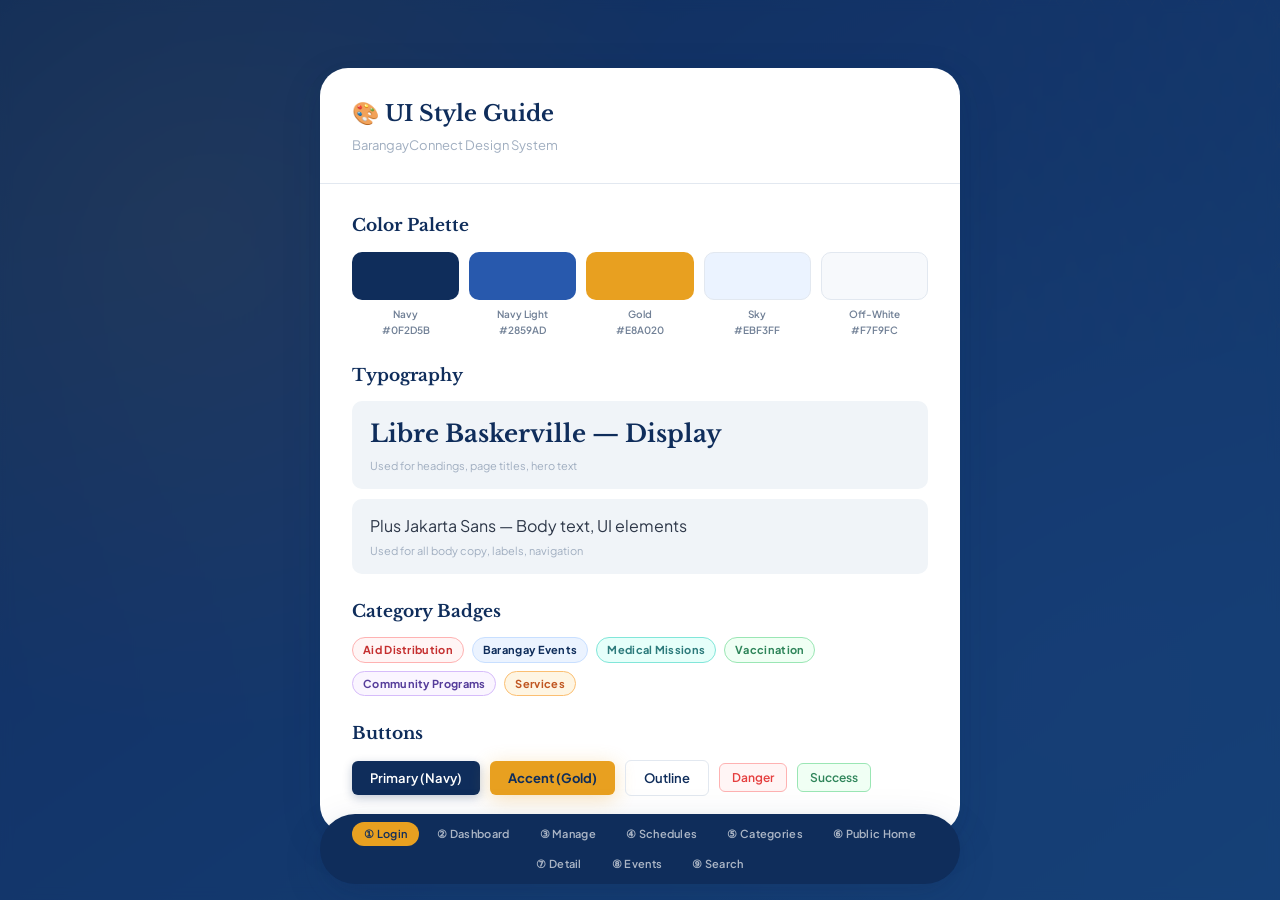
==== index.html @ bdc8a60c "app" ====
<!DOCTYPE html>
<html lang="en">
<head>
  <meta charset="UTF-8" />
  <meta name="viewport" content="width=device-width, initial-scale=1.0"/>
  <title>BarangayConnect — Information & Announcement System</title>
  <link href="https://fonts.googleapis.com/css2?family=Libre+Baskerville:ital,wght@0,400;0,700;1,400&family=Plus+Jakarta+Sans:wght@300;400;500;600;700;800&display=swap" rel="stylesheet"/>
  <link href="https://cdnjs.cloudflare.com/ajax/libs/font-awesome/6.5.0/css/all.min.css" rel="stylesheet"/>
  <style>
    /* ─── CSS VARIABLES ─────────────────────────────────────── */
    :root {
      --navy:       #0F2D5B;
      --navy-mid:   #1A4080;
      --navy-light: #2859AD;
      --gold:       #E8A020;
      --gold-light: #F5C060;
      --gold-pale:  #FEF5E3;
      --sky:        #EBF3FF;
      --sky-mid:    #C8DFFF;
      --white:      #FFFFFF;
      --off-white:  #F7F9FC;
      --gray-100:   #F0F4F8;
      --gray-200:   #E2E8F0;
      --gray-300:   #CBD5E0;
      --gray-400:   #A0AEC0;
      --gray-500:   #718096;
      --gray-700:   #2D3748;
      --gray-900:   #1A202C;
      --red:        #E53E3E;
      --red-light:  #FFF5F5;
      --green:      #2F855A;
      --green-light:#F0FFF4;
      --teal:       #2C7A7B;
      --teal-light: #E6FFFA;
      --purple:     #553C9A;
      --purple-light:#FAF5FF;
      --orange:     #C05621;
      --orange-light:#FFFAF0;
      --sidebar-w:  260px;
      --topbar-h:   68px;
      --radius-sm:  6px;
      --radius-md:  12px;
      --radius-lg:  18px;
      --radius-xl:  28px;
      --shadow-sm:  0 1px 3px rgba(15,45,91,.07), 0 1px 2px rgba(15,45,91,.05);
      --shadow-md:  0 4px 16px rgba(15,45,91,.09), 0 2px 6px rgba(15,45,91,.06);
      --shadow-lg:  0 12px 40px rgba(15,45,91,.13), 0 4px 14px rgba(15,45,91,.08);
      --shadow-gold:0 4px 20px rgba(232,160,32,.3);
      --transition: all .22s cubic-bezier(.4,0,.2,1);
    }

    /* ─── RESET & BASE ─────────────────────────────────────── */
    *, *::before, *::after { box-sizing: border-box; margin: 0; padding: 0; }
    html { scroll-behavior: smooth; }
    body {
      font-family: 'Plus Jakarta Sans', sans-serif;
      background: var(--off-white);
      color: var(--gray-900);
      font-size: 14px;
      line-height: 1.6;
      -webkit-font-smoothing: antialiased;
    }
    a { text-decoration: none; color: inherit; }
    button { cursor: pointer; font-family: inherit; }
    img { max-width: 100%; }
    input, textarea, select {
      font-family: inherit;
      font-size: 14px;
    }

    /* ─── SCREEN MANAGEMENT ────────────────────────────────── */
    .screen { display: none; }
    .screen.active { display: block; }

    /* ─── NAV TABS (dev helper hidden in final view) ───────── */
    .nav-tabs {
      position: fixed;
      bottom: 16px;
      left: 50%;
      transform: translateX(-50%);
      display: flex;
      gap: 6px;
      background: var(--navy);
      border-radius: 50px;
      padding: 8px 12px;
      z-index: 9999;
      box-shadow: var(--shadow-lg);
      flex-wrap: wrap;
      justify-content: center;
      max-width: 95vw;
    }
    .nav-tabs button {
      background: transparent;
      color: rgba(255,255,255,.65);
      border: none;
      padding: 5px 12px;
      border-radius: 50px;
      font-size: 11px;
      font-weight: 600;
      letter-spacing: .3px;
      transition: var(--transition);
      white-space: nowrap;
    }
    .nav-tabs button:hover,
    .nav-tabs button.active {
      background: var(--gold);
      color: var(--navy);
    }

    /* ════════════════════════════════════════════════════════ */
    /*  SCREEN 1 — LOGIN / REGISTER                             */
    /* ════════════════════════════════════════════════════════ */
    #screen-login {
      min-height: 100vh;
      display: none;
      background: linear-gradient(145deg, var(--navy) 0%, var(--navy-mid) 40%, #1e5fa0 100%);
      position: relative;
      overflow: hidden;
    }
    #screen-login.active { display: flex; align-items: center; justify-content: center; }

    /* BG pattern */
    #screen-login::before {
      content: '';
      position: absolute; inset: 0;
      background-image:
        radial-gradient(circle at 15% 25%, rgba(232,160,32,.18) 0%, transparent 40%),
        radial-gradient(circle at 85% 75%, rgba(40,89,173,.4) 0%, transparent 40%);
      pointer-events: none;
    }
    .login-hexagons {
      position: absolute;
      top: -60px; right: -60px;
      width: 400px; height: 400px;
      opacity: .07;
      background-image: repeating-linear-gradient(
        60deg, var(--gold) 0, var(--gold) 1px, transparent 1px, transparent 30px
      ), repeating-linear-gradient(
        -60deg, var(--gold) 0, var(--gold) 1px, transparent 1px, transparent 30px
      );
    }

    .login-card {
      background: var(--white);
      border-radius: var(--radius-xl);
      box-shadow: var(--shadow-lg);
      width: 100%;
      max-width: 440px;
      padding: 44px 40px 40px;
      position: relative;
      z-index: 2;
      animation: cardIn .5s cubic-bezier(.34,1.56,.64,1) both;
    }
    @keyframes cardIn {
      from { opacity: 0; transform: translateY(32px) scale(.97); }
      to   { opacity: 1; transform: translateY(0) scale(1); }
    }
    .login-brand {
      display: flex;
      align-items: center;
      gap: 14px;
      margin-bottom: 28px;
    }
    .login-brand-icon {
      width: 52px; height: 52px;
      background: linear-gradient(135deg, var(--navy), var(--navy-light));
      border-radius: 14px;
      display: flex; align-items: center; justify-content: center;
      font-size: 24px;
      color: var(--gold);
      box-shadow: var(--shadow-md);
    }
    .login-brand-text h1 {
      font-family: 'Libre Baskerville', serif;
      font-size: 18px;
      font-weight: 700;
      color: var(--navy);
      line-height: 1.2;
    }
    .login-brand-text span {
      font-size: 11px;
      color: var(--gray-400);
      font-weight: 500;
      letter-spacing: .5px;
      text-transform: uppercase;
    }

    .tab-switcher {
      display: flex;
      background: var(--gray-100);
      border-radius: var(--radius-md);
      padding: 4px;
      margin-bottom: 28px;
    }
    .tab-switcher button {
      flex: 1;
      padding: 9px;
      border: none;
      background: transparent;
      border-radius: 9px;
      font-weight: 600;
      font-size: 13px;
      color: var(--gray-500);
      transition: var(--transition);
    }
    .tab-switcher button.active {
      background: var(--white);
      color: var(--navy);
      box-shadow: var(--shadow-sm);
    }

    .auth-form { display: none; }
    .auth-form.active { display: block; }

    .form-group { margin-bottom: 18px; }
    .form-label {
      display: block;
      font-size: 12px;
      font-weight: 700;
      color: var(--gray-700);
      margin-bottom: 6px;
      letter-spacing: .3px;
      text-transform: uppercase;
    }
    .input-wrap {
      position: relative;
    }
    .input-wrap .input-icon {
      position: absolute;
      left: 13px; top: 50%;
      transform: translateY(-50%);
      color: var(--gray-400);
      font-size: 14px;
    }
    .form-input {
      width: 100%;
      padding: 11px 14px 11px 38px;
      border: 1.5px solid var(--gray-200);
      border-radius: var(--radius-sm);
      font-size: 14px;
      color: var(--gray-900);
      background: var(--white);
      transition: var(--transition);
      outline: none;
    }
    .form-input:focus {
      border-color: var(--navy-light);
      box-shadow: 0 0 0 3px rgba(40,89,173,.1);
    }
    .form-select {
      width: 100%;
      padding: 11px 14px;
      border: 1.5px solid var(--gray-200);
      border-radius: var(--radius-sm);
      font-size: 14px;
      color: var(--gray-900);
      background: var(--white);
      transition: var(--transition);
      outline: none;
      appearance: none;
      cursor: pointer;
    }
    .form-select:focus {
      border-color: var(--navy-light);
      box-shadow: 0 0 0 3px rgba(40,89,173,.1);
    }

    .btn-primary {
      width: 100%;
      padding: 12px;
      background: linear-gradient(135deg, var(--navy), var(--navy-light));
      color: var(--white);
      border: none;
      border-radius: var(--radius-sm);
      font-size: 14px;
      font-weight: 700;
      letter-spacing: .3px;
      transition: var(--transition);
      box-shadow: 0 4px 14px rgba(15,45,91,.3);
    }
    .btn-primary:hover {
      transform: translateY(-1px);
      box-shadow: 0 6px 20px rgba(15,45,91,.35);
    }
    .btn-primary:active { transform: translateY(0); }

    .divider {
      display: flex; align-items: center;
      gap: 10px;
      margin: 18px 0;
      color: var(--gray-400);
      font-size: 12px;
    }
    .divider::before, .divider::after {
      content: '';
      flex: 1;
      height: 1px;
      background: var(--gray-200);
    }

    .guest-btn {
      width: 100%;
      padding: 11px;
      background: var(--white);
      color: var(--navy);
      border: 1.5px solid var(--gray-200);
      border-radius: var(--radius-sm);
      font-size: 13px;
      font-weight: 600;
      transition: var(--transition);
    }
    .guest-btn:hover {
      border-color: var(--navy-light);
      background: var(--sky);
    }

    .login-footer {
      margin-top: 22px;
      text-align: center;
      font-size: 12px;
      color: var(--gray-400);
    }

    /* ════════════════════════════════════════════════════════ */
    /*  ADMIN LAYOUT (sidebar + topbar)                         */
    /* ════════════════════════════════════════════════════════ */
    .admin-layout {
      display: flex;
      min-height: 100vh;
    }

    /* SIDEBAR */
    .sidebar {
      width: var(--sidebar-w);
      background: var(--navy);
      min-height: 100vh;
      position: fixed;
      left: 0; top: 0;
      display: flex;
      flex-direction: column;
      z-index: 100;
      transition: var(--transition);
    }
    .sidebar-brand {
      padding: 22px 20px 18px;
      border-bottom: 1px solid rgba(255,255,255,.08);
    }
    .sidebar-brand-row {
      display: flex; align-items: center; gap: 12px;
    }
    .sidebar-logo {
      width: 40px; height: 40px;
      background: linear-gradient(135deg, var(--gold), var(--gold-light));
      border-radius: 10px;
      display: flex; align-items: center; justify-content: center;
      font-size: 20px;
      color: var(--navy);
      flex-shrink: 0;
    }
    .sidebar-brand-text h2 {
      font-family: 'Libre Baskerville', serif;
      font-size: 14px;
      font-weight: 700;
      color: var(--white);
      line-height: 1.2;
    }
    .sidebar-brand-text small {
      font-size: 10px;
      color: rgba(255,255,255,.45);
      font-weight: 500;
      letter-spacing: .5px;
      text-transform: uppercase;
    }

    .sidebar-section-label {
      padding: 16px 20px 6px;
      font-size: 10px;
      font-weight: 700;
      letter-spacing: 1px;
      text-transform: uppercase;
      color: rgba(255,255,255,.35);
    }
    .sidebar-nav {
      flex: 1;
      padding: 8px 12px;
      overflow-y: auto;
    }
    .sidebar-nav::-webkit-scrollbar { width: 4px; }
    .sidebar-nav::-webkit-scrollbar-track { background: transparent; }
    .sidebar-nav::-webkit-scrollbar-thumb { background: rgba(255,255,255,.15); border-radius: 4px; }

    .nav-item {
      display: flex;
      align-items: center;
      gap: 11px;
      padding: 10px 12px;
      border-radius: var(--radius-sm);
      color: rgba(255,255,255,.65);
      font-size: 13.5px;
      font-weight: 500;
      cursor: pointer;
      transition: var(--transition);
      margin-bottom: 2px;
    }
    .nav-item i { width: 18px; text-align: center; font-size: 14px; }
    .nav-item:hover {
      background: rgba(255,255,255,.08);
      color: var(--white);
    }
    .nav-item.active {
      background: linear-gradient(135deg, rgba(232,160,32,.25), rgba(232,160,32,.1));
      color: var(--gold-light);
      border-left: 3px solid var(--gold);
      padding-left: 9px;
    }
    .nav-item .badge {
      margin-left: auto;
      background: var(--gold);
      color: var(--navy);
      font-size: 10px;
      font-weight: 800;
      padding: 2px 6px;
      border-radius: 50px;
    }

    .sidebar-footer {
      padding: 16px 12px;
      border-top: 1px solid rgba(255,255,255,.08);
    }
    .user-pill {
      display: flex;
      align-items: center;
      gap: 10px;
      padding: 10px 12px;
      border-radius: var(--radius-sm);
      cursor: pointer;
      transition: var(--transition);
    }
    .user-pill:hover { background: rgba(255,255,255,.08); }
    .user-avatar {
      width: 34px; height: 34px;
      border-radius: 50%;
      background: linear-gradient(135deg, var(--gold), #ffd87a);
      display: flex; align-items: center; justify-content: center;
      font-size: 14px;
      font-weight: 800;
      color: var(--navy);
      flex-shrink: 0;
    }
    .user-info h4 { font-size: 13px; font-weight: 600; color: var(--white); }
    .user-info span { font-size: 11px; color: rgba(255,255,255,.4); }

    /* ADMIN TOPBAR */
    .admin-topbar {
      height: var(--topbar-h);
      background: var(--white);
      border-bottom: 1px solid var(--gray-200);
      display: flex;
      align-items: center;
      gap: 16px;
      padding: 0 28px;
      position: sticky;
      top: 0; z-index: 90;
      box-shadow: var(--shadow-sm);
    }
    .topbar-title {
      font-family: 'Libre Baskerville', serif;
      font-size: 18px;
      font-weight: 700;
      color: var(--navy);
    }
    .topbar-subtitle {
      font-size: 12px;
      color: var(--gray-400);
      margin-left: 8px;
    }
    .topbar-right {
      margin-left: auto;
      display: flex;
      align-items: center;
      gap: 12px;
    }
    .topbar-btn {
      width: 38px; height: 38px;
      background: var(--gray-100);
      border: none;
      border-radius: 10px;
      display: flex; align-items: center; justify-content: center;
      color: var(--gray-500);
      transition: var(--transition);
      position: relative;
    }
    .topbar-btn:hover { background: var(--sky); color: var(--navy-light); }
    .topbar-btn .notif-dot {
      position: absolute;
      top: 8px; right: 8px;
      width: 8px; height: 8px;
      background: var(--gold);
      border-radius: 50%;
      border: 2px solid var(--white);
    }
    .topbar-search {
      flex: 1; max-width: 320px;
      position: relative;
    }
    .topbar-search input {
      width: 100%;
      padding: 9px 14px 9px 38px;
      border: 1.5px solid var(--gray-200);
      border-radius: 10px;
      background: var(--gray-100);
      font-size: 13px;
      outline: none;
      transition: var(--transition);
    }
    .topbar-search input:focus {
      background: var(--white);
      border-color: var(--navy-light);
    }
    .topbar-search i {
      position: absolute;
      left: 12px; top: 50%;
      transform: translateY(-50%);
      color: var(--gray-400);
    }

    /* ADMIN MAIN CONTENT */
    .admin-main {
      margin-left: var(--sidebar-w);
      flex: 1;
      display: flex;
      flex-direction: column;
      min-height: 100vh;
    }
    .admin-content {
      padding: 28px 32px;
      flex: 1;
    }

    /* ─── STAT CARDS ─────────────────────────────────────── */
    .stats-grid {
      display: grid;
      grid-template-columns: repeat(4, 1fr);
      gap: 18px;
      margin-bottom: 28px;
    }
    .stat-card {
      background: var(--white);
      border-radius: var(--radius-md);
      padding: 22px;
      box-shadow: var(--shadow-sm);
      border: 1px solid var(--gray-200);
      position: relative;
      overflow: hidden;
      transition: var(--transition);
    }
    .stat-card:hover {
      transform: translateY(-2px);
      box-shadow: var(--shadow-md);
    }
    .stat-card::before {
      content: '';
      position: absolute;
      top: 0; left: 0; right: 0;
      height: 3px;
    }
    .stat-card.blue::before  { background: linear-gradient(90deg, var(--navy), var(--navy-light)); }
    .stat-card.gold::before  { background: linear-gradient(90deg, var(--gold), var(--gold-light)); }
    .stat-card.green::before { background: linear-gradient(90deg, var(--green), #48BB78); }
    .stat-card.teal::before  { background: linear-gradient(90deg, var(--teal), #38B2AC); }

    .stat-icon {
      width: 44px; height: 44px;
      border-radius: 12px;
      display: flex; align-items: center; justify-content: center;
      font-size: 18px;
      margin-bottom: 14px;
    }
    .stat-icon.blue  { background: var(--sky); color: var(--navy-light); }
    .stat-icon.gold  { background: var(--gold-pale); color: var(--gold); }
    .stat-icon.green { background: var(--green-light); color: var(--green); }
    .stat-icon.teal  { background: var(--teal-light); color: var(--teal); }

    .stat-value {
      font-size: 30px;
      font-weight: 800;
      color: var(--navy);
      line-height: 1;
      margin-bottom: 4px;
    }
    .stat-label {
      font-size: 12px;
      color: var(--gray-400);
      font-weight: 500;
    }
    .stat-change {
      position: absolute;
      top: 22px; right: 20px;
      font-size: 11px;
      font-weight: 700;
      padding: 3px 8px;
      border-radius: 50px;
    }
    .stat-change.up { background: var(--green-light); color: var(--green); }
    .stat-change.down { background: var(--red-light); color: var(--red); }

    /* ─── SECTION HEADERS ─────────────────────────────────── */
    .section-header {
      display: flex;
      align-items: center;
      justify-content: space-between;
      margin-bottom: 16px;
    }
    .section-title {
      font-family: 'Libre Baskerville', serif;
      font-size: 17px;
      font-weight: 700;
      color: var(--navy);
    }
    .section-subtitle {
      font-size: 12px;
      color: var(--gray-400);
      margin-top: 2px;
    }

    /* ─── BUTTONS ─────────────────────────────────────────── */
    .btn {
      display: inline-flex;
      align-items: center;
      gap: 7px;
      padding: 9px 18px;
      border-radius: var(--radius-sm);
      font-size: 13px;
      font-weight: 600;
      border: none;
      transition: var(--transition);
      cursor: pointer;
    }
    .btn-navy {
      background: var(--navy);
      color: var(--white);
      box-shadow: 0 3px 10px rgba(15,45,91,.25);
    }
    .btn-navy:hover {
      background: var(--navy-light);
      transform: translateY(-1px);
    }
    .btn-gold {
      background: var(--gold);
      color: var(--navy);
      font-weight: 700;
      box-shadow: var(--shadow-gold);
    }
    .btn-gold:hover { background: var(--gold-light); }
    .btn-outline {
      background: transparent;
      color: var(--navy);
      border: 1.5px solid var(--gray-200);
    }
    .btn-outline:hover { border-color: var(--navy); background: var(--sky); }
    .btn-sm { padding: 6px 12px; font-size: 12px; }
    .btn-danger { background: var(--red-light); color: var(--red); border: 1.5px solid #FEB2B2; }
    .btn-danger:hover { background: var(--red); color: var(--white); }
    .btn-success { background: var(--green-light); color: var(--green); border: 1.5px solid #9AE6B4; }

    /* ─── CARDS ───────────────────────────────────────────── */
    .card {
      background: var(--white);
      border-radius: var(--radius-md);
      border: 1px solid var(--gray-200);
      box-shadow: var(--shadow-sm);
    }
    .card-pad { padding: 22px; }
    .card-header {
      padding: 18px 22px;
      border-bottom: 1px solid var(--gray-200);
      display: flex;
      align-items: center;
      justify-content: space-between;
    }
    .card-body { padding: 22px; }

    /* ─── TWO-COL GRID ────────────────────────────────────── */
    .two-col { display: grid; grid-template-columns: 1fr 1fr; gap: 20px; }
    .three-col { display: grid; grid-template-columns: 1fr 1fr 1fr; gap: 18px; }

    /* ─── ANNOUNCEMENT CARD (ADMIN) ─────────────────────────── */
    .announce-table {
      width: 100%;
      border-collapse: collapse;
    }
    .announce-table th {
      text-align: left;
      padding: 10px 14px;
      font-size: 11px;
      font-weight: 700;
      text-transform: uppercase;
      letter-spacing: .6px;
      color: var(--gray-400);
      background: var(--gray-100);
      border-bottom: 1px solid var(--gray-200);
    }
    .announce-table th:first-child { border-radius: var(--radius-sm) 0 0 var(--radius-sm); }
    .announce-table th:last-child  { border-radius: 0 var(--radius-sm) var(--radius-sm) 0; }
    .announce-table td {
      padding: 14px;
      border-bottom: 1px solid var(--gray-100);
      vertical-align: middle;
    }
    .announce-table tr:last-child td { border-bottom: none; }
    .announce-table tr:hover td { background: var(--off-white); }
    .announce-table .title-cell { font-weight: 600; color: var(--gray-900); font-size: 13.5px; }
    .announce-table .date-cell { color: var(--gray-400); font-size: 12px; }

    /* ─── CATEGORY BADGES ────────────────────────────────── */
    .badge {
      display: inline-flex;
      align-items: center;
      gap: 4px;
      padding: 3px 10px;
      border-radius: 50px;
      font-size: 11px;
      font-weight: 700;
      letter-spacing: .3px;
    }
    .badge-aid      { background: #FFF5F5; color: #C53030; border: 1px solid #FEB2B2; }
    .badge-events   { background: var(--sky); color: var(--navy); border: 1px solid var(--sky-mid); }
    .badge-medical  { background: var(--teal-light); color: var(--teal); border: 1px solid #81E6D9; }
    .badge-vaccine  { background: var(--green-light); color: var(--green); border: 1px solid #9AE6B4; }
    .badge-program  { background: var(--purple-light); color: var(--purple); border: 1px solid #D6BCFA; }
    .badge-service  { background: var(--gold-pale); color: var(--orange); border: 1px solid #FBBF72; }

    /* ─── STATUS BADGES ──────────────────────────────────── */
    .status-pill {
      display: inline-flex; align-items: center; gap: 5px;
      padding: 4px 10px;
      border-radius: 50px;
      font-size: 11px;
      font-weight: 700;
    }
    .status-pill::before {
      content: '';
      width: 6px; height: 6px;
      border-radius: 50%;
    }
    .status-pill.published { background: var(--green-light); color: var(--green); }
    .status-pill.published::before { background: var(--green); }
    .status-pill.draft { background: var(--gray-100); color: var(--gray-500); }
    .status-pill.draft::before { background: var(--gray-400); }
    .status-pill.archived { background: var(--red-light); color: var(--red); }
    .status-pill.archived::before { background: var(--red); }

    /* ─── ACTION BUTTONS ─────────────────────────────────── */
    .action-btns { display: flex; gap: 6px; }
    .icon-btn {
      width: 30px; height: 30px;
      border-radius: 7px;
      border: none;
      display: flex; align-items: center; justify-content: center;
      font-size: 12px;
      cursor: pointer;
      transition: var(--transition);
    }
    .icon-btn.edit { background: var(--sky); color: var(--navy-light); }
    .icon-btn.edit:hover { background: var(--navy); color: var(--white); }
    .icon-btn.delete { background: var(--red-light); color: var(--red); }
    .icon-btn.delete:hover { background: var(--red); color: var(--white); }
    .icon-btn.view { background: var(--green-light); color: var(--green); }
    .icon-btn.view:hover { background: var(--green); color: var(--white); }

    /* ─── FILTER BAR ─────────────────────────────────────── */
    .filter-bar {
      display: flex;
      align-items: center;
      gap: 10px;
      margin-bottom: 20px;
      flex-wrap: wrap;
    }
    .filter-bar input,
    .filter-bar select {
      padding: 9px 14px;
      border: 1.5px solid var(--gray-200);
      border-radius: var(--radius-sm);
      background: var(--white);
      font-size: 13px;
      color: var(--gray-700);
      outline: none;
      transition: var(--transition);
    }
    .filter-bar input { width: 260px; }
    .filter-bar input:focus,
    .filter-bar select:focus { border-color: var(--navy-light); }
    .filter-pill {
      padding: 7px 14px;
      border-radius: 50px;
      border: 1.5px solid var(--gray-200);
      background: var(--white);
      font-size: 12px;
      font-weight: 600;
      color: var(--gray-500);
      cursor: pointer;
      transition: var(--transition);
    }
    .filter-pill:hover, .filter-pill.active {
      border-color: var(--navy);
      background: var(--navy);
      color: var(--white);
    }

    /* ─── MODAL / FORM OVERLAY ───────────────────────────── */
    .modal-backdrop {
      position: fixed; inset: 0;
      background: rgba(15,45,91,.5);
      backdrop-filter: blur(4px);
      z-index: 200;
      display: none;
      align-items: center;
      justify-content: center;
    }
    .modal-backdrop.open { display: flex; }
    .modal {
      background: var(--white);
      border-radius: var(--radius-lg);
      box-shadow: var(--shadow-lg);
      width: 100%;
      max-width: 560px;
      max-height: 90vh;
      overflow-y: auto;
      animation: cardIn .3s cubic-bezier(.34,1.56,.64,1) both;
    }
    .modal-header {
      padding: 22px 26px;
      border-bottom: 1px solid var(--gray-200);
      display: flex;
      align-items: center;
      justify-content: space-between;
    }
    .modal-header h3 {
      font-family: 'Libre Baskerville', serif;
      font-size: 17px;
      font-weight: 700;
      color: var(--navy);
    }
    .modal-close {
      width: 32px; height: 32px;
      border: none; background: var(--gray-100);
      border-radius: 8px;
      display: flex; align-items: center; justify-content: center;
      color: var(--gray-500);
      cursor: pointer;
      transition: var(--transition);
    }
    .modal-close:hover { background: var(--red-light); color: var(--red); }
    .modal-body { padding: 26px; }
    .modal-footer {
      padding: 18px 26px;
      border-top: 1px solid var(--gray-200);
      display: flex;
      justify-content: flex-end;
      gap: 10px;
    }

    /* ─── SCHEDULE GRID ──────────────────────────────────── */
    .schedule-grid {
      display: grid;
      grid-template-columns: repeat(7, 1fr);
      gap: 1px;
      background: var(--gray-200);
      border-radius: var(--radius-md);
      overflow: hidden;
      margin-bottom: 20px;
    }
    .sched-day-header {
      background: var(--navy);
      padding: 10px 6px;
      text-align: center;
      font-size: 11px;
      font-weight: 700;
      color: rgba(255,255,255,.65);
      text-transform: uppercase;
      letter-spacing: .5px;
    }
    .sched-cell {
      background: var(--white);
      min-height: 80px;
      padding: 8px;
      position: relative;
    }
    .sched-cell .day-num {
      font-size: 12px;
      font-weight: 700;
      color: var(--gray-400);
      margin-bottom: 6px;
    }
    .sched-cell.today .day-num {
      background: var(--navy);
      color: var(--white);
      width: 24px; height: 24px;
      border-radius: 50%;
      display: flex; align-items: center; justify-content: center;
      font-size: 11px;
      margin-bottom: 6px;
    }
    .sched-event {
      font-size: 10px;
      font-weight: 600;
      padding: 2px 6px;
      border-radius: 4px;
      margin-bottom: 3px;
      overflow: hidden;
      text-overflow: ellipsis;
      white-space: nowrap;
    }
    .sched-event.gold { background: var(--gold-pale); color: var(--orange); }
    .sched-event.blue { background: var(--sky); color: var(--navy); }
    .sched-event.green { background: var(--green-light); color: var(--green); }
    .sched-event.teal { background: var(--teal-light); color: var(--teal); }
    .sched-event.purple { background: var(--purple-light); color: var(--purple); }

    /* ─── CATEGORY CARDS ─────────────────────────────────── */
    .cat-grid {
      display: grid;
      grid-template-columns: repeat(3, 1fr);
      gap: 18px;
    }
    .cat-card {
      border-radius: var(--radius-md);
      padding: 24px;
      cursor: pointer;
      transition: var(--transition);
      border: 2px solid transparent;
      position: relative;
      overflow: hidden;
    }
    .cat-card:hover {
      transform: translateY(-3px);
      box-shadow: var(--shadow-md);
    }
    .cat-card::after {
      content: '';
      position: absolute;
      bottom: 0; right: 0;
      width: 80px; height: 80px;
      border-radius: 50%;
      opacity: .08;
    }
    .cat-card.red    { background: #FFF5F5; border-color: #FEB2B2; }
    .cat-card.red::after { background: var(--red); }
    .cat-card.blue   { background: var(--sky); border-color: var(--sky-mid); }
    .cat-card.blue::after { background: var(--navy); }
    .cat-card.teal   { background: var(--teal-light); border-color: #81E6D9; }
    .cat-card.teal::after { background: var(--teal); }
    .cat-card.green  { background: var(--green-light); border-color: #9AE6B4; }
    .cat-card.green::after { background: var(--green); }
    .cat-card.purple { background: var(--purple-light); border-color: #D6BCFA; }
    .cat-card.purple::after { background: var(--purple); }
    .cat-card.gold   { background: var(--gold-pale); border-color: #FBBF72; }
    .cat-card.gold::after { background: var(--gold); }
    .cat-icon {
      width: 48px; height: 48px;
      border-radius: 12px;
      display: flex; align-items: center; justify-content: center;
      font-size: 22px;
      margin-bottom: 14px;
    }
    .cat-card h3 { font-size: 15px; font-weight: 700; color: var(--navy); margin-bottom: 4px; }
    .cat-card p  { font-size: 12px; color: var(--gray-500); margin-bottom: 10px; }
    .cat-count {
      font-size: 24px;
      font-weight: 800;
      color: var(--navy);
    }
    .cat-count span { font-size: 12px; font-weight: 500; color: var(--gray-400); }

    /* ════════════════════════════════════════════════════════ */
    /*  PUBLIC PORTAL LAYOUT                                    */
    /* ════════════════════════════════════════════════════════ */
    .public-layout { background: var(--off-white); min-height: 100vh; }

    .public-navbar {
      background: var(--white);
      border-bottom: 1px solid var(--gray-200);
      position: sticky; top: 0; z-index: 100;
      box-shadow: var(--shadow-sm);
    }
    .navbar-inner {
      max-width: 1200px;
      margin: 0 auto;
      padding: 0 24px;
      height: 64px;
      display: flex;
      align-items: center;
      gap: 20px;
    }
    .pub-brand {
      display: flex; align-items: center; gap: 10px;
      text-decoration: none;
    }
    .pub-brand-icon {
      width: 38px; height: 38px;
      background: linear-gradient(135deg, var(--navy), var(--navy-light));
      border-radius: 10px;
      display: flex; align-items: center; justify-content: center;
      color: var(--gold);
      font-size: 16px;
    }
    .pub-brand-text h1 {
      font-family: 'Libre Baskerville', serif;
      font-size: 16px; font-weight: 700; color: var(--navy);
    }
    .pub-brand-text span { font-size: 10px; color: var(--gray-400); display: block; }

    .pub-nav-links {
      display: flex; gap: 2px; margin-left: auto;
    }
    .pub-nav-link {
      padding: 8px 14px;
      border-radius: var(--radius-sm);
      font-size: 13.5px;
      font-weight: 500;
      color: var(--gray-500);
      cursor: pointer;
      transition: var(--transition);
      border: none; background: transparent;
    }
    .pub-nav-link:hover, .pub-nav-link.active {
      color: var(--navy);
      background: var(--sky);
    }
    .pub-login-btn {
      margin-left: 8px;
      padding: 8px 18px;
      background: var(--navy);
      color: var(--white);
      border: none;
      border-radius: var(--radius-sm);
      font-size: 13px;
      font-weight: 600;
      cursor: pointer;
      transition: var(--transition);
    }
    .pub-login-btn:hover { background: var(--navy-light); }

    /* HERO */
    .public-hero {
      background: linear-gradient(145deg, var(--navy) 0%, var(--navy-mid) 55%, var(--navy-light) 100%);
      padding: 60px 24px;
      position: relative;
      overflow: hidden;
    }
    .public-hero::before {
      content: '';
      position: absolute; inset: 0;
      background: radial-gradient(ellipse at 80% 0%, rgba(232,160,32,.2) 0%, transparent 60%);
    }
    .hero-inner {
      max-width: 1200px; margin: 0 auto;
      position: relative; z-index: 1;
    }
    .hero-eyebrow {
      display: inline-flex;
      align-items: center;
      gap: 7px;
      background: rgba(255,255,255,.1);
      border: 1px solid rgba(255,255,255,.2);
      border-radius: 50px;
      padding: 5px 14px;
      color: var(--gold-light);
      font-size: 12px;
      font-weight: 600;
      margin-bottom: 18px;
    }
    .hero-inner h1 {
      font-family: 'Libre Baskerville', serif;
      font-size: 40px;
      font-weight: 700;
      color: var(--white);
      line-height: 1.2;
      margin-bottom: 14px;
      max-width: 600px;
    }
    .hero-inner h1 em {
      font-style: italic;
      color: var(--gold-light);
    }
    .hero-inner p {
      color: rgba(255,255,255,.7);
      font-size: 16px;
      max-width: 500px;
      margin-bottom: 28px;
    }
    .hero-search {
      display: flex;
      background: var(--white);
      border-radius: var(--radius-md);
      padding: 6px;
      max-width: 520px;
      box-shadow: var(--shadow-lg);
    }
    .hero-search input {
      flex: 1;
      border: none;
      outline: none;
      padding: 10px 14px;
      font-size: 14px;
      color: var(--gray-700);
      background: transparent;
    }
    .hero-search button {
      padding: 10px 22px;
      background: var(--navy);
      color: var(--white);
      border: none;
      border-radius: 9px;
      font-size: 13px;
      font-weight: 700;
      cursor: pointer;
      transition: var(--transition);
    }
    .hero-search button:hover { background: var(--navy-light); }

    .hero-stats {
      display: flex;
      gap: 32px;
      margin-top: 36px;
    }
    .hero-stat { color: rgba(255,255,255,.8); }
    .hero-stat strong {
      display: block;
      font-size: 26px;
      font-weight: 800;
      color: var(--white);
      line-height: 1;
      margin-bottom: 3px;
    }
    .hero-stat span { font-size: 12px; color: rgba(255,255,255,.55); }

    /* PUBLIC CONTENT */
    .pub-content {
      max-width: 1200px;
      margin: 0 auto;
      padding: 40px 24px;
      display: grid;
      grid-template-columns: 1fr 320px;
      gap: 28px;
    }

    /* CAT PILLS */
    .cat-pills {
      display: flex; gap: 8px; flex-wrap: wrap; margin-bottom: 24px;
    }
    .cat-pill {
      padding: 7px 16px;
      border-radius: 50px;
      border: 1.5px solid var(--gray-200);
      background: var(--white);
      font-size: 12.5px;
      font-weight: 600;
      color: var(--gray-500);
      cursor: pointer;
      transition: var(--transition);
    }
    .cat-pill:hover { border-color: var(--navy); color: var(--navy); }
    .cat-pill.active { background: var(--navy); border-color: var(--navy); color: var(--white); }

    /* PUBLIC ANNOUNCEMENT CARDS */
    .pub-announce-card {
      background: var(--white);
      border-radius: var(--radius-md);
      border: 1px solid var(--gray-200);
      box-shadow: var(--shadow-sm);
      padding: 22px;
      margin-bottom: 16px;
      cursor: pointer;
      transition: var(--transition);
      display: flex;
      gap: 18px;
    }
    .pub-announce-card:hover {
      transform: translateY(-2px);
      box-shadow: var(--shadow-md);
      border-color: var(--sky-mid);
    }
    .announce-color-bar {
      width: 4px;
      border-radius: 4px;
      flex-shrink: 0;
      min-height: 60px;
    }
    .announce-card-body { flex: 1; }
    .announce-card-meta {
      display: flex; align-items: center; gap: 10px; margin-bottom: 8px;
    }
    .announce-card-date {
      font-size: 11px;
      color: var(--gray-400);
      font-weight: 500;
    }
    .announce-card-title {
      font-family: 'Libre Baskerville', serif;
      font-size: 16px;
      font-weight: 700;
      color: var(--navy);
      margin-bottom: 7px;
      line-height: 1.3;
    }
    .announce-card-excerpt {
      font-size: 13px;
      color: var(--gray-500);
      line-height: 1.6;
      margin-bottom: 12px;
      display: -webkit-box;
      -webkit-line-clamp: 2;
      -webkit-box-orient: vertical;
      overflow: hidden;
    }
    .announce-card-footer {
      display: flex; align-items: center; gap: 14px;
    }
    .announce-card-author {
      display: flex; align-items: center; gap: 6px;
      font-size: 12px; color: var(--gray-400); font-weight: 500;
    }
    .announce-card-author .av {
      width: 22px; height: 22px; border-radius: 50%;
      background: var(--sky-mid); color: var(--navy);
      display: flex; align-items: center; justify-content: center;
      font-size: 9px; font-weight: 800;
    }
    .read-more {
      margin-left: auto;
      font-size: 12px; font-weight: 700;
      color: var(--navy-light);
    }
    .read-more:hover { text-decoration: underline; }

    /* SIDEBAR WIDGETS */
    .sidebar-widget {
      background: var(--white);
      border-radius: var(--radius-md);
      border: 1px solid var(--gray-200);
      box-shadow: var(--shadow-sm);
      margin-bottom: 20px;
      overflow: hidden;
    }
    .widget-header {
      padding: 16px 18px;
      border-bottom: 1px solid var(--gray-100);
      display: flex; align-items: center; gap: 10px;
    }
    .widget-header h3 {
      font-size: 14px; font-weight: 700; color: var(--navy);
    }
    .widget-header .wi {
      width: 30px; height: 30px;
      border-radius: 8px;
      display: flex; align-items: center; justify-content: center;
      font-size: 13px;
    }
    .widget-body { padding: 16px 18px; }

    .event-item {
      display: flex; gap: 12px;
      padding: 10px 0;
      border-bottom: 1px solid var(--gray-100);
    }
    .event-item:last-child { border-bottom: none; padding-bottom: 0; }
    .event-date-box {
      width: 40px;
      flex-shrink: 0;
      text-align: center;
      background: var(--sky);
      border-radius: 8px;
      padding: 6px 4px;
    }
    .event-date-box .dd {
      font-size: 18px;
      font-weight: 800;
      color: var(--navy);
      line-height: 1;
    }
    .event-date-box .mm {
      font-size: 9px;
      font-weight: 700;
      color: var(--navy-light);
      text-transform: uppercase;
      letter-spacing: .5px;
    }
    .event-info h4 { font-size: 13px; font-weight: 600; color: var(--navy); margin-bottom: 3px; }
    .event-info span { font-size: 11px; color: var(--gray-400); }

    .hotline-item {
      display: flex; align-items: center; gap: 12px;
      padding: 9px 0;
      border-bottom: 1px solid var(--gray-100);
    }
    .hotline-item:last-child { border-bottom: none; }
    .hotline-icon {
      width: 34px; height: 34px;
      border-radius: 9px;
      display: flex; align-items: center; justify-content: center;
      font-size: 14px;
      flex-shrink: 0;
    }
    .hotline-info h4 { font-size: 12.5px; font-weight: 600; color: var(--navy); margin-bottom: 1px; }
    .hotline-info span { font-size: 11px; color: var(--gray-400); }

    /* ════════════════════════════════════════════════════════ */
    /*  ANNOUNCEMENT DETAIL                                     */
    /* ════════════════════════════════════════════════════════ */
    .detail-hero {
      background: linear-gradient(135deg, var(--navy) 0%, var(--navy-light) 100%);
      padding: 40px 0 80px;
      position: relative;
    }
    .detail-hero::before {
      content: '';
      position: absolute; inset: 0;
      background: radial-gradient(ellipse at 80% 0%, rgba(232,160,32,.15) 0%, transparent 50%);
    }
    .detail-hero-inner {
      max-width: 860px;
      margin: 0 auto;
      padding: 0 24px;
      position: relative; z-index: 1;
    }
    .detail-hero-inner .back-btn {
      display: inline-flex; align-items: center; gap: 6px;
      color: rgba(255,255,255,.7);
      font-size: 13px;
      font-weight: 500;
      margin-bottom: 20px;
      cursor: pointer;
      transition: var(--transition);
      background: none; border: none;
    }
    .detail-hero-inner .back-btn:hover { color: var(--white); }
    .detail-hero-inner h1 {
      font-family: 'Libre Baskerville', serif;
      font-size: 30px;
      font-weight: 700;
      color: var(--white);
      line-height: 1.3;
      margin: 14px 0 16px;
    }
    .detail-meta {
      display: flex; align-items: center; gap: 18px; flex-wrap: wrap;
    }
    .detail-meta-item {
      display: flex; align-items: center; gap: 6px;
      font-size: 12.5px; color: rgba(255,255,255,.65); font-weight: 500;
    }

    .detail-body-wrap {
      max-width: 860px;
      margin: -48px auto 40px;
      padding: 0 24px;
      position: relative; z-index: 2;
    }
    .detail-content-card {
      background: var(--white);
      border-radius: var(--radius-lg);
      box-shadow: var(--shadow-lg);
      overflow: hidden;
    }
    .detail-image {
      width: 100%;
      height: 300px;
      background: linear-gradient(135deg, var(--sky) 0%, var(--sky-mid) 100%);
      display: flex; align-items: center; justify-content: center;
      font-size: 80px;
      color: var(--navy-light);
      opacity: .3;
    }
    .detail-text {
      padding: 36px;
    }
    .detail-text p {
      color: var(--gray-700);
      font-size: 15px;
      line-height: 1.8;
      margin-bottom: 18px;
    }
    .detail-text h3 {
      font-family: 'Libre Baskerville', serif;
      font-size: 18px;
      font-weight: 700;
      color: var(--navy);
      margin: 24px 0 10px;
    }
    .detail-info-box {
      background: var(--sky);
      border-left: 4px solid var(--navy);
      border-radius: 0 var(--radius-sm) var(--radius-sm) 0;
      padding: 16px 20px;
      margin: 20px 0;
    }
    .detail-info-box h4 { font-weight: 700; color: var(--navy); margin-bottom: 6px; font-size: 14px; }
    .detail-info-box p { font-size: 13px; color: var(--gray-700); margin: 0; }

    .detail-requirements {
      list-style: none;
    }
    .detail-requirements li {
      padding: 8px 0;
      border-bottom: 1px solid var(--gray-100);
      font-size: 14px;
      color: var(--gray-700);
      display: flex; align-items: center; gap: 10px;
    }
    .detail-requirements li::before {
      content: '';
      width: 8px; height: 8px;
      border-radius: 50%;
      background: var(--navy);
      flex-shrink: 0;
    }

    /* ════════════════════════════════════════════════════════ */
    /*  EVENTS PAGE                                             */
    /* ════════════════════════════════════════════════════════ */
    .events-grid {
      display: grid;
      grid-template-columns: repeat(3, 1fr);
      gap: 20px;
    }
    .event-card {
      background: var(--white);
      border-radius: var(--radius-md);
      border: 1px solid var(--gray-200);
      box-shadow: var(--shadow-sm);
      overflow: hidden;
      transition: var(--transition);
      cursor: pointer;
    }
    .event-card:hover {
      transform: translateY(-3px);
      box-shadow: var(--shadow-md);
    }
    .event-card-img {
      height: 140px;
      display: flex; align-items: center; justify-content: center;
      font-size: 48px;
      position: relative;
    }
    .event-card-date-badge {
      position: absolute;
      top: 12px; right: 12px;
      background: var(--white);
      border-radius: 10px;
      padding: 6px 10px;
      text-align: center;
      box-shadow: var(--shadow-sm);
    }
    .event-card-date-badge .dd { font-size: 18px; font-weight: 800; color: var(--navy); line-height: 1; }
    .event-card-date-badge .mm { font-size: 10px; font-weight: 600; color: var(--gray-400); text-transform: uppercase; }
    .event-card-body { padding: 18px; }
    .event-card-body h3 {
      font-size: 15px; font-weight: 700; color: var(--navy);
      margin-bottom: 7px; line-height: 1.3;
    }
    .event-card-body p { font-size: 12.5px; color: var(--gray-500); margin-bottom: 14px; }
    .event-card-footer {
      display: flex; align-items: center; gap: 8px; flex-wrap: wrap;
    }
    .event-detail-item {
      display: flex; align-items: center; gap: 5px;
      font-size: 11px; color: var(--gray-400); font-weight: 500;
    }

    /* ════════════════════════════════════════════════════════ */
    /*  SEARCH RESULTS                                          */
    /* ════════════════════════════════════════════════════════ */
    .search-hero {
      background: var(--white);
      border-bottom: 1px solid var(--gray-200);
      padding: 32px 24px;
    }
    .search-hero-inner { max-width: 1200px; margin: 0 auto; }
    .search-hero h2 {
      font-family: 'Libre Baskerville', serif;
      font-size: 22px; font-weight: 700; color: var(--navy);
      margin-bottom: 16px;
    }
    .search-bar-big {
      display: flex;
      background: var(--gray-100);
      border-radius: var(--radius-md);
      border: 1.5px solid var(--gray-200);
      overflow: hidden;
      max-width: 680px;
    }
    .search-bar-big input {
      flex: 1; padding: 13px 18px;
      border: none; background: transparent;
      font-size: 15px; color: var(--gray-700);
      outline: none;
    }
    .search-bar-big button {
      padding: 13px 24px;
      background: var(--navy); color: var(--white);
      border: none; font-size: 14px; font-weight: 600;
      cursor: pointer;
    }
    .search-content { max-width: 1200px; margin: 0 auto; padding: 28px 24px; }
    .search-sidebar { width: 260px; flex-shrink: 0; }
    .search-results-wrap { flex: 1; }
    .search-layout { display: flex; gap: 28px; }
    .search-results-count {
      font-size: 13px; color: var(--gray-400); margin-bottom: 18px; font-weight: 500;
    }
    .search-results-count strong { color: var(--navy); font-weight: 700; }
    .search-filter-group { margin-bottom: 22px; }
    .search-filter-group h4 {
      font-size: 12px; font-weight: 700; text-transform: uppercase;
      letter-spacing: .5px; color: var(--gray-400); margin-bottom: 10px;
    }
    .check-item {
      display: flex; align-items: center; gap: 8px;
      padding: 5px 0; cursor: pointer;
    }
    .check-item input { cursor: pointer; accent-color: var(--navy); }
    .check-item label { font-size: 13px; color: var(--gray-700); cursor: pointer; }
    .check-item .count-badge {
      margin-left: auto;
      font-size: 10px; font-weight: 700;
      background: var(--gray-100); color: var(--gray-500);
      padding: 1px 6px; border-radius: 50px;
    }

    /* ─── CHART BARS (dashboard) ─────────────────────────── */
    .chart-bars {
      display: flex; align-items: flex-end; gap: 10px;
      height: 120px;
    }
    .chart-bar-wrap {
      display: flex; flex-direction: column; align-items: center; flex: 1; gap: 6px;
    }
    .chart-bar {
      width: 100%;
      border-radius: 6px 6px 0 0;
      transition: var(--transition);
      cursor: pointer;
    }
    .chart-bar:hover { filter: brightness(1.1); }
    .chart-bar-label { font-size: 10px; color: var(--gray-400); font-weight: 600; }

    /* ─── ACTIVITY FEED ──────────────────────────────────── */
    .activity-item {
      display: flex; gap: 12px;
      padding: 12px 0;
      border-bottom: 1px solid var(--gray-100);
    }
    .activity-item:last-child { border-bottom: none; }
    .activity-dot {
      width: 32px; height: 32px;
      border-radius: 50%;
      display: flex; align-items: center; justify-content: center;
      font-size: 13px;
      flex-shrink: 0;
      margin-top: 2px;
    }
    .activity-content h4 { font-size: 13px; font-weight: 600; color: var(--navy); margin-bottom: 2px; }
    .activity-content p  { font-size: 12px; color: var(--gray-400); }

    /* ─── PAGINATION ──────────────────────────────────────── */
    .pagination {
      display: flex; gap: 6px; align-items: center;
      margin-top: 24px;
    }
    .page-btn {
      width: 36px; height: 36px;
      border-radius: 8px;
      border: 1.5px solid var(--gray-200);
      background: var(--white);
      display: flex; align-items: center; justify-content: center;
      font-size: 13px; font-weight: 600;
      color: var(--gray-500);
      cursor: pointer;
      transition: var(--transition);
    }
    .page-btn:hover, .page-btn.active {
      background: var(--navy); border-color: var(--navy); color: var(--white);
    }

    /* ════════════════════════════════════════════════════════ */
    /*  UTILITY                                                 */
    /* ════════════════════════════════════════════════════════ */
    .mb-0 { margin-bottom: 0; }
    .mb-4 { margin-bottom: 4px; }
    .mb-8 { margin-bottom: 8px; }
    .mb-12 { margin-bottom: 12px; }
    .mb-16 { margin-bottom: 16px; }
    .mb-20 { margin-bottom: 20px; }
    .mb-24 { margin-bottom: 24px; }
    .mt-20 { margin-top: 20px; }
    .flex { display: flex; }
    .items-center { align-items: center; }
    .gap-8 { gap: 8px; }
    .gap-12 { gap: 12px; }
    .gap-16 { gap: 16px; }
    .text-navy { color: var(--navy); }
    .text-gold { color: var(--gold); }
    .text-gray { color: var(--gray-500); }
    .text-sm { font-size: 12px; }
    .font-bold { font-weight: 700; }
    .text-right { text-align: right; }
    .w-full { width: 100%; }
    .divider-line { height: 1px; background: var(--gray-200); margin: 16px 0; }
    .loading-bar {
      height: 3px; background: var(--gray-200); border-radius: 2px; overflow: hidden; margin-top: 4px;
    }
    .loading-fill {
      height: 100%; border-radius: 2px;
      background: linear-gradient(90deg, var(--navy), var(--navy-light));
    }

    /* ─── TAG ─────────────────────────────────────────────── */
    .tag {
      display: inline-flex; align-items: center; gap: 5px;
      padding: 4px 10px; border-radius: 6px;
      font-size: 11.5px; font-weight: 600;
    }
    .tag-blue { background: var(--sky); color: var(--navy); }
    .tag-gold { background: var(--gold-pale); color: var(--orange); }
    .tag-green { background: var(--green-light); color: var(--green); }

    /* ─── FORM TEXTAREA ─────────────────────────────────── */
    .form-textarea {
      width: 100%;
      padding: 11px 14px;
      border: 1.5px solid var(--gray-200);
      border-radius: var(--radius-sm);
      font-size: 14px; color: var(--gray-900);
      background: var(--white);
      resize: vertical;
      outline: none;
      transition: var(--transition);
      min-height: 100px;
      font-family: inherit;
    }
    .form-textarea:focus {
      border-color: var(--navy-light);
      box-shadow: 0 0 0 3px rgba(40,89,173,.1);
    }

    /* ─── NOTIFICATION BANNER ───────────────────────────── */
    .notif-banner {
      background: linear-gradient(90deg, var(--gold-pale), #fff9ee);
      border-left: 4px solid var(--gold);
      border-radius: 0 var(--radius-sm) var(--radius-sm) 0;
      padding: 12px 18px;
      display: flex; align-items: center; gap: 12px;
      margin-bottom: 20px;
      font-size: 13px; color: var(--orange);
      font-weight: 500;
    }
    .notif-banner i { font-size: 16px; }

    /* ────────────────────────────────────────────────────── */
    /*  MOBILE RESPONSIVE                                      */
    /* ────────────────────────────────────────────────────── */
    @media (max-width: 900px) {
      .sidebar { transform: translateX(-100%); }
      .sidebar.open { transform: translateX(0); }
      .admin-main { margin-left: 0; }
      .stats-grid { grid-template-columns: 1fr 1fr; }
      .two-col { grid-template-columns: 1fr; }
      .three-col { grid-template-columns: 1fr; }
      .pub-content { grid-template-columns: 1fr; }
      .cat-grid { grid-template-columns: 1fr 1fr; }
      .events-grid { grid-template-columns: 1fr 1fr; }
      .search-layout { flex-direction: column; }
      .search-sidebar { width: 100%; }
      .hero-inner h1 { font-size: 28px; }
    }
    @media (max-width: 600px) {
      .stats-grid { grid-template-columns: 1fr; }
      .cat-grid { grid-template-columns: 1fr; }
      .events-grid { grid-template-columns: 1fr; }
      .admin-content { padding: 16px; }
      .pub-content { padding: 20px 16px; }
      .login-card { padding: 28px 22px; margin: 16px; }
      .hero-inner h1 { font-size: 24px; }
      .hero-search { flex-direction: column; }
      .schedule-grid { grid-template-columns: repeat(7, 1fr); overflow-x: auto; }
      .pub-nav-links { display: none; }
      .navbar-inner { gap: 10px; }
    }
  </style>
</head>
<body>

<!-- ═══════════════════════════════════════════════════════════ -->
<!--  NAV TABS (screen switcher)                                 -->
<!-- ═══════════════════════════════════════════════════════════ -->
<div class="nav-tabs" id="navTabs">
  <button data-screen="login" class="active">① Login</button>
  <button data-screen="admin-dashboard">② Dashboard</button>
  <button data-screen="manage-announcements">③ Manage</button>
  <button data-screen="manage-schedules">④ Schedules</button>
  <button data-screen="categories">⑤ Categories</button>
  <button data-screen="public-home">⑥ Public Home</button>
  <button data-screen="announcement-detail">⑦ Detail</button>
  <button data-screen="events-page">⑧ Events</button>
  <button data-screen="search-results">⑨ Search</button>
</div>

<!-- ═══════════════════════════════════════════════════════════ -->
<!--  SCREEN 1 — LOGIN / REGISTER                                -->
<!-- ═══════════════════════════════════════════════════════════ -->
<div id="screen-login" class="screen active">
  <div class="login-hexagons"></div>
  <div class="login-card">
    <div class="login-brand">
      <div class="login-brand-icon">🏛️</div>
      <div class="login-brand-text">
        <h1>BarangayConnect</h1>
        <span>Information Management System</span>
      </div>
    </div>

    <div class="tab-switcher">
      <button class="active" onclick="switchAuthTab('login')">Sign In</button>
      <button onclick="switchAuthTab('register')">Register</button>
    </div>

    <!-- LOGIN FORM -->
    <div class="auth-form active" id="form-login">
      <div class="form-group">
        <label class="form-label">Email Address</label>
        <div class="input-wrap">
          <i class="fa fa-envelope input-icon"></i>
          <input class="form-input" type="email" placeholder="you@barangay.gov.ph" value="admin@barangay.gov.ph"/>
        </div>
      </div>
      <div class="form-group">
        <label class="form-label">Password</label>
        <div class="input-wrap">
          <i class="fa fa-lock input-icon"></i>
          <input class="form-input" type="password" placeholder="Enter your password" value="••••••••"/>
        </div>
      </div>
      <div class="flex items-center gap-8 mb-20" style="justify-content:space-between;">
        <label class="flex items-center gap-8 text-sm text-gray" style="cursor:pointer;">
          <input type="checkbox" checked style="accent-color:var(--navy);"/>
          Remember me
        </label>
        <a href="#" class="text-sm" style="color:var(--navy-light); font-weight:600;">Forgot password?</a>
      </div>
      <button class="btn-primary" onclick="showScreen('admin-dashboard')">
        Sign In as Admin
      </button>
      <div class="divider">or</div>
      <button class="guest-btn" onclick="showScreen('public-home')">
        <i class="fa fa-globe" style="margin-right:7px;"></i>Continue as Resident (Guest)
      </button>
    </div>

    <!-- REGISTER FORM -->
    <div class="auth-form" id="form-register">
      <div class="two-col" style="gap:14px; margin-bottom:0;">
        <div class="form-group">
          <label class="form-label">First Name</label>
          <div class="input-wrap">
            <i class="fa fa-user input-icon"></i>
            <input class="form-input" type="text" placeholder="Juan"/>
          </div>
        </div>
        <div class="form-group">
          <label class="form-label">Last Name</label>
          <div class="input-wrap">
            <i class="fa fa-user input-icon"></i>
            <input class="form-input" type="text" placeholder="dela Cruz"/>
          </div>
        </div>
      </div>
      <div class="form-group">
        <label class="form-label">Email Address</label>
        <div class="input-wrap">
          <i class="fa fa-envelope input-icon"></i>
          <input class="form-input" type="email" placeholder="juan@email.com"/>
        </div>
      </div>
      <div class="form-group">
        <label class="form-label">Role</label>
        <select class="form-select">
          <option>Resident</option>
          <option>Barangay Staff</option>
          <option>Barangay Official</option>
        </select>
      </div>
      <div class="form-group">
        <label class="form-label">Password</label>
        <div class="input-wrap">
          <i class="fa fa-lock input-icon"></i>
          <input class="form-input" type="password" placeholder="Create a password"/>
        </div>
      </div>
      <button class="btn-primary">Create Account</button>
    </div>

    <div class="login-footer">
      Barangay San Isidro • Calamba, Laguna &nbsp;|&nbsp; v2.1.0
    </div>
  </div>
</div>

<!-- ═══════════════════════════════════════════════════════════ -->
<!--  SCREEN 2 — ADMIN DASHBOARD                                 -->
<!-- ═══════════════════════════════════════════════════════════ -->
<div id="screen-admin-dashboard" class="screen">
  <div class="admin-layout">
    <!-- SIDEBAR -->
    <aside class="sidebar" id="adminSidebar">
      <div class="sidebar-brand">
        <div class="sidebar-brand-row">
          <div class="sidebar-logo">🏛️</div>
          <div class="sidebar-brand-text">
            <h2>BarangayConnect</h2>
            <small>Admin Portal</small>
          </div>
        </div>
      </div>
      <div class="sidebar-nav">
        <div class="sidebar-section-label">Main</div>
        <div class="nav-item active" data-screen="admin-dashboard" onclick="showScreen('admin-dashboard')">
          <i class="fa fa-gauge-high"></i> Dashboard
        </div>
        <div class="nav-item" data-screen="manage-announcements" onclick="showScreen('manage-announcements')">
          <i class="fa fa-bullhorn"></i> Announcements
          <span class="badge">3</span>
        </div>
        <div class="nav-item" data-screen="manage-schedules" onclick="showScreen('manage-schedules')">
          <i class="fa fa-calendar-days"></i> Schedules
        </div>
        <div class="nav-item" data-screen="categories" onclick="showScreen('categories')">
          <i class="fa fa-tags"></i> Categories
        </div>
        <div class="nav-item" data-screen="events-page" onclick="showScreen('events-page')">
          <i class="fa fa-star"></i> Events & Programs
        </div>
        <div class="sidebar-section-label">Reports</div>
        <div class="nav-item">
          <i class="fa fa-chart-bar"></i> Analytics
        </div>
        <div class="nav-item">
          <i class="fa fa-users"></i> Residents
        </div>
        <div class="nav-item">
          <i class="fa fa-file-lines"></i> Reports
        </div>
        <div class="sidebar-section-label">System</div>
        <div class="nav-item">
          <i class="fa fa-bell"></i> Notifications
          <span class="badge">7</span>
        </div>
        <div class="nav-item">
          <i class="fa fa-gear"></i> Settings
        </div>
      </div>
      <div class="sidebar-footer">
        <div class="user-pill">
          <div class="user-avatar">CA</div>
          <div class="user-info">
            <h4>Capt. Reyes</h4>
            <span>Barangay Captain</span>
          </div>
          <i class="fa fa-chevron-right" style="margin-left:auto; color:rgba(255,255,255,.3); font-size:11px;"></i>
        </div>
      </div>
    </aside>

    <!-- MAIN -->
    <div class="admin-main">
      <div class="admin-topbar">
        <div>
          <span class="topbar-title">Dashboard</span>
          <span class="topbar-subtitle">/ Overview</span>
        </div>
        <div class="topbar-search">
          <i class="fa fa-search"></i>
          <input placeholder="Search announcements…" onclick="showScreen('search-results')"/>
        </div>
        <div class="topbar-right">
          <button class="topbar-btn"><i class="fa fa-bell"></i><span class="notif-dot"></span></button>
          <button class="topbar-btn"><i class="fa fa-circle-question"></i></button>
          <div class="user-avatar" style="width:36px;height:36px;font-size:13px;">CA</div>
        </div>
      </div>

      <div class="admin-content">
        <!-- NOTIFICATION BANNER -->
        <div class="notif-banner">
          <i class="fa fa-triangle-exclamation"></i>
          <strong>3 announcements</strong>&nbsp;are pending review and need your approval before publishing.
          <button class="btn btn-sm btn-gold" style="margin-left:auto;" onclick="showScreen('manage-announcements')">Review Now</button>
        </div>

        <!-- STAT CARDS -->
        <div class="stats-grid">
          <div class="stat-card blue">
            <div class="stat-icon blue"><i class="fa fa-bullhorn"></i></div>
            <div class="stat-value">48</div>
            <div class="stat-label">Total Announcements</div>
            <div class="stat-change up">↑ 12%</div>
          </div>
          <div class="stat-card gold">
            <div class="stat-icon gold"><i class="fa fa-calendar-check"></i></div>
            <div class="stat-value">12</div>
            <div class="stat-label">Upcoming Events</div>
            <div class="stat-change up">↑ 4</div>
          </div>
          <div class="stat-card green">
            <div class="stat-icon green"><i class="fa fa-users"></i></div>
            <div class="stat-value">1,240</div>
            <div class="stat-label">Registered Residents</div>
            <div class="stat-change up">↑ 8%</div>
          </div>
          <div class="stat-card teal">
            <div class="stat-icon teal"><i class="fa fa-eye"></i></div>
            <div class="stat-value">8.4K</div>
            <div class="stat-label">Portal Views (30d)</div>
            <div class="stat-change down">↓ 2%</div>
          </div>
        </div>

        <!-- CHARTS + RECENT ACTIVITY -->
        <div class="two-col mb-24">
          <div class="card">
            <div class="card-header">
              <div>
                <div class="section-title">Announcements by Month</div>
                <div class="section-subtitle">Last 7 months</div>
              </div>
              <select style="font-size:12px;border:1px solid var(--gray-200);border-radius:6px;padding:5px 10px;color:var(--gray-700);outline:none;">
                <option>2025</option>
              </select>
            </div>
            <div class="card-body">
              <div class="chart-bars">
                <div class="chart-bar-wrap"><div class="chart-bar blue" style="height:55px;background:var(--sky-mid);"></div><span class="chart-bar-label">Sep</span></div>
                <div class="chart-bar-wrap"><div class="chart-bar blue" style="height:70px;background:var(--sky-mid);"></div><span class="chart-bar-label">Oct</span></div>
                <div class="chart-bar-wrap"><div class="chart-bar blue" style="height:45px;background:var(--sky-mid);"></div><span class="chart-bar-label">Nov</span></div>
                <div class="chart-bar-wrap"><div class="chart-bar blue" style="height:90px;background:var(--navy-light);"></div><span class="chart-bar-label">Dec</span></div>
                <div class="chart-bar-wrap"><div class="chart-bar blue" style="height:60px;background:var(--sky-mid);"></div><span class="chart-bar-label">Jan</span></div>
                <div class="chart-bar-wrap"><div class="chart-bar blue" style="height:80px;background:var(--sky-mid);"></div><span class="chart-bar-label">Feb</span></div>
                <div class="chart-bar-wrap"><div class="chart-bar blue" style="height:110px;background:var(--navy);"></div><span class="chart-bar-label">Mar</span></div>
              </div>
              <div class="divider-line"></div>
              <div class="flex items-center gap-16" style="justify-content:space-between;">
                <div><div class="text-sm text-gray">Total This Month</div><div style="font-size:20px;font-weight:800;color:var(--navy);">14</div></div>
                <div><div class="text-sm text-gray">Avg. Monthly</div><div style="font-size:20px;font-weight:800;color:var(--navy);">9.4</div></div>
                <div><div class="text-sm text-gray">Peak Month</div><div style="font-size:14px;font-weight:700;color:var(--navy);">March</div></div>
              </div>
            </div>
          </div>

          <div class="card">
            <div class="card-header">
              <div>
                <div class="section-title">Recent Activity</div>
                <div class="section-subtitle">Last 24 hours</div>
              </div>
              <button class="btn btn-sm btn-outline">View All</button>
            </div>
            <div class="card-body">
              <div class="activity-item">
                <div class="activity-dot" style="background:var(--sky);color:var(--navy-light);"><i class="fa fa-plus"></i></div>
                <div class="activity-content">
                  <h4>New Announcement Posted</h4>
                  <p>Aid Distribution — Barangay Hall • 2h ago</p>
                </div>
              </div>
              <div class="activity-item">
                <div class="activity-dot" style="background:var(--green-light);color:var(--green);"><i class="fa fa-check"></i></div>
                <div class="activity-content">
                  <h4>Medical Mission Approved</h4>
                  <p>Dr. Santos approved for March 28 • 4h ago</p>
                </div>
              </div>
              <div class="activity-item">
                <div class="activity-dot" style="background:var(--gold-pale);color:var(--gold);"><i class="fa fa-pen"></i></div>
                <div class="activity-content">
                  <h4>Schedule Updated</h4>
                  <p>Vaccination schedule revised • 6h ago</p>
                </div>
              </div>
              <div class="activity-item">
                <div class="activity-dot" style="background:var(--purple-light);color:var(--purple);"><i class="fa fa-user-plus"></i></div>
                <div class="activity-content">
                  <h4>New Resident Registered</h4>
                  <p>Maria Santos • 8h ago</p>
                </div>
              </div>
              <div class="activity-item">
                <div class="activity-dot" style="background:var(--red-light);color:var(--red);"><i class="fa fa-trash"></i></div>
                <div class="activity-content">
                  <h4>Announcement Archived</h4>
                  <p>Cleanup drive — expired • 10h ago</p>
                </div>
              </div>
            </div>
          </div>
        </div>

        <!-- CATEGORY OVERVIEW -->
        <div class="section-header mb-16">
          <div>
            <div class="section-title">Announcements by Category</div>
            <div class="section-subtitle">Distribution this month</div>
          </div>
          <button class="btn btn-outline btn-sm" onclick="showScreen('categories')"><i class="fa fa-tags"></i> Manage Categories</button>
        </div>
        <div style="display:grid;grid-template-columns:repeat(3,1fr);gap:14px;margin-bottom:28px;">
          <div style="display:flex;flex-direction:column;gap:6px;">
            <div class="flex items-center gap-8"><span class="badge badge-aid">Aid Distribution</span><span class="text-sm text-gray" style="margin-left:auto;">8 posts</span></div>
            <div class="loading-bar"><div class="loading-fill" style="width:62%;background:var(--red);"></div></div>
          </div>
          <div style="display:flex;flex-direction:column;gap:6px;">
            <div class="flex items-center gap-8"><span class="badge badge-events">Barangay Events</span><span class="text-sm text-gray" style="margin-left:auto;">12 posts</span></div>
            <div class="loading-bar"><div class="loading-fill" style="width:85%;"></div></div>
          </div>
          <div style="display:flex;flex-direction:column;gap:6px;">
            <div class="flex items-center gap-8"><span class="badge badge-medical">Medical Missions</span><span class="text-sm text-gray" style="margin-left:auto;">5 posts</span></div>
            <div class="loading-bar"><div class="loading-fill" style="width:38%;background:var(--teal);"></div></div>
          </div>
          <div style="display:flex;flex-direction:column;gap:6px;">
            <div class="flex items-center gap-8"><span class="badge badge-vaccine">Vaccination</span><span class="text-sm text-gray" style="margin-left:auto;">7 posts</span></div>
            <div class="loading-bar"><div class="loading-fill" style="width:52%;background:var(--green);"></div></div>
          </div>
          <div style="display:flex;flex-direction:column;gap:6px;">
            <div class="flex items-center gap-8"><span class="badge badge-program">Community Programs</span><span class="text-sm text-gray" style="margin-left:auto;">9 posts</span></div>
            <div class="loading-bar"><div class="loading-fill" style="width:68%;background:var(--purple);"></div></div>
          </div>
          <div style="display:flex;flex-direction:column;gap:6px;">
            <div class="flex items-center gap-8"><span class="badge badge-service">Services</span><span class="text-sm text-gray" style="margin-left:auto;">7 posts</span></div>
            <div class="loading-bar"><div class="loading-fill" style="width:52%;background:var(--orange);"></div></div>
          </div>
        </div>

        <!-- QUICK ACCESS -->
        <div class="section-header mb-16">
          <div class="section-title">Quick Actions</div>
        </div>
        <div class="three-col">
          <button class="btn btn-navy" style="justify-content:center;padding:16px;" onclick="openModal('modalAdd')">
            <i class="fa fa-plus"></i> New Announcement
          </button>
          <button class="btn btn-outline" style="justify-content:center;padding:16px;" onclick="showScreen('manage-schedules')">
            <i class="fa fa-calendar-plus"></i> Add Schedule
          </button>
          <button class="btn btn-outline" style="justify-content:center;padding:16px;" onclick="showScreen('events-page')">
            <i class="fa fa-star"></i> Create Event
          </button>
        </div>
      </div>
    </div>
  </div>
</div>

<!-- ═══════════════════════════════════════════════════════════ -->
<!--  SCREEN 3 — MANAGE ANNOUNCEMENTS                           -->
<!-- ═══════════════════════════════════════════════════════════ -->
<div id="screen-manage-announcements" class="screen">
  <div class="admin-layout">
    <aside class="sidebar">
      <div class="sidebar-brand"><div class="sidebar-brand-row"><div class="sidebar-logo">🏛️</div><div class="sidebar-brand-text"><h2>BarangayConnect</h2><small>Admin Portal</small></div></div></div>
      <div class="sidebar-nav">
        <div class="sidebar-section-label">Main</div>
        <div class="nav-item" onclick="showScreen('admin-dashboard')"><i class="fa fa-gauge-high"></i> Dashboard</div>
        <div class="nav-item active" onclick="showScreen('manage-announcements')"><i class="fa fa-bullhorn"></i> Announcements<span class="badge">3</span></div>
        <div class="nav-item" onclick="showScreen('manage-schedules')"><i class="fa fa-calendar-days"></i> Schedules</div>
        <div class="nav-item" onclick="showScreen('categories')"><i class="fa fa-tags"></i> Categories</div>
        <div class="nav-item" onclick="showScreen('events-page')"><i class="fa fa-star"></i> Events & Programs</div>
        <div class="sidebar-section-label">System</div>
        <div class="nav-item"><i class="fa fa-bell"></i> Notifications<span class="badge">7</span></div>
        <div class="nav-item"><i class="fa fa-gear"></i> Settings</div>
      </div>
      <div class="sidebar-footer"><div class="user-pill"><div class="user-avatar">CA</div><div class="user-info"><h4>Capt. Reyes</h4><span>Barangay Captain</span></div></div></div>
    </aside>
    <div class="admin-main">
      <div class="admin-topbar">
        <div><span class="topbar-title">Announcements</span><span class="topbar-subtitle">/ Manage</span></div>
        <div class="topbar-right">
          <button class="btn btn-gold" onclick="openModal('modalAdd')"><i class="fa fa-plus"></i> New Announcement</button>
          <button class="topbar-btn"><i class="fa fa-bell"></i><span class="notif-dot"></span></button>
        </div>
      </div>
      <div class="admin-content">
        <!-- FILTER BAR -->
        <div class="filter-bar">
          <div style="position:relative;">
            <i class="fa fa-search" style="position:absolute;left:12px;top:50%;transform:translateY(-50%);color:var(--gray-400);"></i>
            <input style="padding-left:36px;width:260px;border:1.5px solid var(--gray-200);border-radius:var(--radius-sm);height:38px;outline:none;" placeholder="Search announcements…"/>
          </div>
          <select style="height:38px;padding:0 12px;border:1.5px solid var(--gray-200);border-radius:var(--radius-sm);font-size:13px;outline:none;">
            <option>All Categories</option>
            <option>Aid Distribution</option>
            <option>Barangay Events</option>
            <option>Medical Missions</option>
            <option>Vaccination</option>
            <option>Community Programs</option>
            <option>Services</option>
          </select>
          <select style="height:38px;padding:0 12px;border:1.5px solid var(--gray-200);border-radius:var(--radius-sm);font-size:13px;outline:none;">
            <option>All Status</option>
            <option>Published</option>
            <option>Draft</option>
            <option>Archived</option>
          </select>
          <button class="filter-pill active">All</button>
          <button class="filter-pill">This Week</button>
          <button class="filter-pill">This Month</button>
        </div>

        <div class="card">
          <div class="card-header">
            <div><div class="section-title">All Announcements</div><div class="section-subtitle">48 total • 3 pending review</div></div>
            <div class="flex gap-8">
              <button class="btn btn-sm btn-outline"><i class="fa fa-download"></i> Export</button>
              <button class="btn btn-sm btn-outline"><i class="fa fa-filter"></i> Sort</button>
            </div>
          </div>
          <div style="overflow-x:auto;">
            <table class="announce-table">
              <thead>
                <tr>
                  <th style="width:32px;"><input type="checkbox" style="accent-color:var(--navy);"/></th>
                  <th>Title</th>
                  <th>Category</th>
                  <th>Status</th>
                  <th>Posted By</th>
                  <th>Date</th>
                  <th>Views</th>
                  <th>Actions</th>
                </tr>
              </thead>
              <tbody>
                <tr>
                  <td><input type="checkbox" style="accent-color:var(--navy);"/></td>
                  <td class="title-cell" onclick="showScreen('announcement-detail')" style="cursor:pointer;">
                    Ayuda Distribution Schedule — Q1 2025<br>
                    <span style="font-size:11px;color:var(--gray-400);font-weight:400;">March 28–30, 2025 • Barangay Hall</span>
                  </td>
                  <td><span class="badge badge-aid">Aid Distribution</span></td>
                  <td><span class="status-pill published">Published</span></td>
                  <td><div class="flex items-center gap-8"><div class="user-avatar" style="width:26px;height:26px;font-size:10px;">CA</div><span style="font-size:12px;">Capt. Reyes</span></div></td>
                  <td class="date-cell">Mar 20, 2025</td>
                  <td class="date-cell" style="font-weight:600;color:var(--navy);">1,204</td>
                  <td><div class="action-btns"><button class="icon-btn view" title="View" onclick="showScreen('announcement-detail')"><i class="fa fa-eye"></i></button><button class="icon-btn edit" onclick="openModal('modalAdd')" title="Edit"><i class="fa fa-pen"></i></button><button class="icon-btn delete" title="Delete"><i class="fa fa-trash"></i></button></div></td>
                </tr>
                <tr>
                  <td><input type="checkbox" style="accent-color:var(--navy);"/></td>
                  <td class="title-cell">Anti-Rabies Vaccination Drive<br><span style="font-size:11px;color:var(--gray-400);font-weight:400;">April 5, 2025 • Covered Court</span></td>
                  <td><span class="badge badge-vaccine">Vaccination</span></td>
                  <td><span class="status-pill published">Published</span></td>
                  <td><div class="flex items-center gap-8"><div class="user-avatar" style="width:26px;height:26px;font-size:10px;">TS</div><span style="font-size:12px;">T. Santos</span></div></td>
                  <td class="date-cell">Mar 18, 2025</td>
                  <td class="date-cell" style="font-weight:600;color:var(--navy);">876</td>
                  <td><div class="action-btns"><button class="icon-btn view" onclick="showScreen('announcement-detail')"><i class="fa fa-eye"></i></button><button class="icon-btn edit" onclick="openModal('modalAdd')"><i class="fa fa-pen"></i></button><button class="icon-btn delete"><i class="fa fa-trash"></i></button></div></td>
                </tr>
                <tr>
                  <td><input type="checkbox" style="accent-color:var(--navy);"/></td>
                  <td class="title-cell">Free Medical Mission — Barangay Health Center<br><span style="font-size:11px;color:var(--gray-400);font-weight:400;">April 12, 2025 • BHC Grounds</span></td>
                  <td><span class="badge badge-medical">Medical Missions</span></td>
                  <td><span class="status-pill draft">Draft</span></td>
                  <td><div class="flex items-center gap-8"><div class="user-avatar" style="width:26px;height:26px;font-size:10px;">JR</div><span style="font-size:12px;">J. Reyes</span></div></td>
                  <td class="date-cell">Mar 22, 2025</td>
                  <td class="date-cell" style="color:var(--gray-400);">—</td>
                  <td><div class="action-btns"><button class="icon-btn view"><i class="fa fa-eye"></i></button><button class="icon-btn edit" onclick="openModal('modalAdd')"><i class="fa fa-pen"></i></button><button class="icon-btn delete"><i class="fa fa-trash"></i></button></div></td>
                </tr>
                <tr>
                  <td><input type="checkbox" style="accent-color:var(--navy);"/></td>
                  <td class="title-cell">Barangay Fiesta Celebration 2025<br><span style="font-size:11px;color:var(--gray-400);font-weight:400;">May 15–18, 2025 • Plaza</span></td>
                  <td><span class="badge badge-events">Barangay Events</span></td>
                  <td><span class="status-pill published">Published</span></td>
                  <td><div class="flex items-center gap-8"><div class="user-avatar" style="width:26px;height:26px;font-size:10px;">CA</div><span style="font-size:12px;">Capt. Reyes</span></div></td>
                  <td class="date-cell">Mar 15, 2025</td>
                  <td class="date-cell" style="font-weight:600;color:var(--navy);">2,341</td>
                  <td><div class="action-btns"><button class="icon-btn view" onclick="showScreen('announcement-detail')"><i class="fa fa-eye"></i></button><button class="icon-btn edit" onclick="openModal('modalAdd')"><i class="fa fa-pen"></i></button><button class="icon-btn delete"><i class="fa fa-trash"></i></button></div></td>
                </tr>
                <tr>
                  <td><input type="checkbox" style="accent-color:var(--navy);"/></td>
                  <td class="title-cell">Community Clean-Up Drive<br><span style="font-size:11px;color:var(--gray-400);font-weight:400;">April 6, 2025 • Sitio 3 to 6</span></td>
                  <td><span class="badge badge-program">Community Programs</span></td>
                  <td><span class="status-pill draft">Draft</span></td>
                  <td><div class="flex items-center gap-8"><div class="user-avatar" style="width:26px;height:26px;font-size:10px;">ML</div><span style="font-size:12px;">M. Lopez</span></div></td>
                  <td class="date-cell">Mar 21, 2025</td>
                  <td class="date-cell" style="color:var(--gray-400);">—</td>
                  <td><div class="action-btns"><button class="icon-btn view"><i class="fa fa-eye"></i></button><button class="icon-btn edit" onclick="openModal('modalAdd')"><i class="fa fa-pen"></i></button><button class="icon-btn delete"><i class="fa fa-trash"></i></button></div></td>
                </tr>
                <tr>
                  <td><input type="checkbox" style="accent-color:var(--navy);"/></td>
                  <td class="title-cell">Senior Citizens Livelihood Seminar<br><span style="font-size:11px;color:var(--gray-400);font-weight:400;">April 10, 2025 • Multi-Purpose Hall</span></td>
                  <td><span class="badge badge-program">Community Programs</span></td>
                  <td><span class="status-pill archived">Archived</span></td>
                  <td><div class="flex items-center gap-8"><div class="user-avatar" style="width:26px;height:26px;font-size:10px;">PG</div><span style="font-size:12px;">P. Garcia</span></div></td>
                  <td class="date-cell">Feb 28, 2025</td>
                  <td class="date-cell" style="font-weight:600;color:var(--navy);">543</td>
                  <td><div class="action-btns"><button class="icon-btn view"><i class="fa fa-eye"></i></button><button class="icon-btn edit" onclick="openModal('modalAdd')"><i class="fa fa-pen"></i></button><button class="icon-btn delete"><i class="fa fa-trash"></i></button></div></td>
                </tr>
              </tbody>
            </table>
          </div>
          <div style="padding:16px 22px; border-top:1px solid var(--gray-100); display:flex; align-items:center; justify-content:space-between;">
            <span class="text-sm text-gray">Showing 1–6 of 48 announcements</span>
            <div class="pagination">
              <button class="page-btn"><i class="fa fa-chevron-left" style="font-size:11px;"></i></button>
              <button class="page-btn active">1</button>
              <button class="page-btn">2</button>
              <button class="page-btn">3</button>
              <span style="color:var(--gray-400);padding:0 4px;">…</span>
              <button class="page-btn">8</button>
              <button class="page-btn"><i class="fa fa-chevron-right" style="font-size:11px;"></i></button>
            </div>
          </div>
        </div>
      </div>
    </div>
  </div>
</div>

<!-- ═══════════════════════════════════════════════════════════ -->
<!--  SCREEN 4 — MANAGE SCHEDULES                               -->
<!-- ═══════════════════════════════════════════════════════════ -->
<div id="screen-manage-schedules" class="screen">
  <div class="admin-layout">
    <aside class="sidebar">
      <div class="sidebar-brand"><div class="sidebar-brand-row"><div class="sidebar-logo">🏛️</div><div class="sidebar-brand-text"><h2>BarangayConnect</h2><small>Admin Portal</small></div></div></div>
      <div class="sidebar-nav">
        <div class="sidebar-section-label">Main</div>
        <div class="nav-item" onclick="showScreen('admin-dashboard')"><i class="fa fa-gauge-high"></i> Dashboard</div>
        <div class="nav-item" onclick="showScreen('manage-announcements')"><i class="fa fa-bullhorn"></i> Announcements<span class="badge">3</span></div>
        <div class="nav-item active" onclick="showScreen('manage-schedules')"><i class="fa fa-calendar-days"></i> Schedules</div>
        <div class="nav-item" onclick="showScreen('categories')"><i class="fa fa-tags"></i> Categories</div>
        <div class="nav-item" onclick="showScreen('events-page')"><i class="fa fa-star"></i> Events & Programs</div>
        <div class="sidebar-section-label">System</div>
        <div class="nav-item"><i class="fa fa-bell"></i> Notifications<span class="badge">7</span></div>
        <div class="nav-item"><i class="fa fa-gear"></i> Settings</div>
      </div>
      <div class="sidebar-footer"><div class="user-pill"><div class="user-avatar">CA</div><div class="user-info"><h4>Capt. Reyes</h4><span>Barangay Captain</span></div></div></div>
    </aside>
    <div class="admin-main">
      <div class="admin-topbar">
        <div><span class="topbar-title">Schedules</span><span class="topbar-subtitle">/ March 2025</span></div>
        <div class="topbar-right">
          <button class="btn btn-gold" onclick="openModal('modalSchedule')"><i class="fa fa-plus"></i> Add Schedule</button>
        </div>
      </div>
      <div class="admin-content">
        <div class="two-col mb-20" style="grid-template-columns:1fr 300px;">
          <!-- CALENDAR -->
          <div>
            <div class="section-header mb-16">
              <div class="section-title">March 2025</div>
              <div class="flex gap-8">
                <button class="btn btn-sm btn-outline"><i class="fa fa-chevron-left"></i></button>
                <button class="btn btn-sm btn-outline">Today</button>
                <button class="btn btn-sm btn-outline"><i class="fa fa-chevron-right"></i></button>
              </div>
            </div>
            <div class="card" style="overflow:hidden;">
              <div class="schedule-grid">
                <div class="sched-day-header">Sun</div>
                <div class="sched-day-header">Mon</div>
                <div class="sched-day-header">Tue</div>
                <div class="sched-day-header">Wed</div>
                <div class="sched-day-header">Thu</div>
                <div class="sched-day-header">Fri</div>
                <div class="sched-day-header">Sat</div>
                <!-- Week 1 -->
                <div class="sched-cell"></div>
                <div class="sched-cell"></div>
                <div class="sched-cell"></div>
                <div class="sched-cell"></div>
                <div class="sched-cell"><div class="day-num">1</div></div>
                <div class="sched-cell"><div class="day-num">2</div></div>
                <div class="sched-cell"><div class="day-num">3</div><div class="sched-event gold">Clean-up Drive</div></div>
                <!-- Week 2 -->
                <div class="sched-cell"><div class="day-num">4</div></div>
                <div class="sched-cell"><div class="day-num">5</div><div class="sched-event blue">Brgy Assembly</div></div>
                <div class="sched-cell"><div class="day-num">6</div></div>
                <div class="sched-cell"><div class="day-num">7</div></div>
                <div class="sched-cell"><div class="day-num">8</div><div class="sched-event teal">Medical Mission</div></div>
                <div class="sched-cell"><div class="day-num">9</div></div>
                <div class="sched-cell"><div class="day-num">10</div></div>
                <!-- Week 3 -->
                <div class="sched-cell"><div class="day-num">11</div></div>
                <div class="sched-cell"><div class="day-num">12</div></div>
                <div class="sched-cell"><div class="day-num">13</div><div class="sched-event purple">Livelihood Prog.</div></div>
                <div class="sched-cell"><div class="day-num">14</div></div>
                <div class="sched-cell"><div class="day-num">15</div><div class="sched-event gold">Vaccination</div></div>
                <div class="sched-cell"><div class="day-num">16</div></div>
                <div class="sched-cell"><div class="day-num">17</div></div>
                <!-- Week 4 -->
                <div class="sched-cell"><div class="day-num">18</div></div>
                <div class="sched-cell"><div class="day-num">19</div></div>
                <div class="sched-cell"><div class="day-num">20</div><div class="sched-event blue">Aid Distrib.</div></div>
                <div class="sched-cell"><div class="day-num">21</div></div>
                <div class="sched-cell"><div class="day-num">22</div></div>
                <div class="sched-cell today"><div class="day-num">23</div><div class="sched-event green">Brgy Meeting</div></div>
                <div class="sched-cell"><div class="day-num">24</div></div>
                <!-- Week 5 -->
                <div class="sched-cell"><div class="day-num">25</div><div class="sched-event teal">Health Seminar</div></div>
                <div class="sched-cell"><div class="day-num">26</div></div>
                <div class="sched-cell"><div class="day-num">27</div></div>
                <div class="sched-cell"><div class="day-num">28</div><div class="sched-event gold">Ayuda Dist.</div></div>
                <div class="sched-cell"><div class="day-num">29</div></div>
                <div class="sched-cell"><div class="day-num">30</div></div>
                <div class="sched-cell"><div class="day-num">31</div></div>
              </div>
            </div>
          </div>

          <!-- UPCOMING LIST -->
          <div>
            <div class="section-header mb-16">
              <div class="section-title">Upcoming</div>
              <span class="text-sm text-gray">Next 30 days</span>
            </div>
            <div style="display:flex;flex-direction:column;gap:12px;">
              <div class="card card-pad" style="border-left:3px solid var(--gold);">
                <div class="flex items-center gap-8 mb-8">
                  <span class="badge badge-service">Service</span>
                  <span class="text-sm text-gray" style="margin-left:auto;">Mar 23</span>
                </div>
                <div style="font-weight:700;color:var(--navy);font-size:13.5px;margin-bottom:4px;">Barangay Council Meeting</div>
                <div class="flex items-center gap-8 text-sm text-gray"><i class="fa fa-clock"></i>9:00 AM – 12:00 PM</div>
                <div class="flex items-center gap-8 text-sm text-gray"><i class="fa fa-location-dot"></i>Session Hall</div>
              </div>
              <div class="card card-pad" style="border-left:3px solid var(--red);">
                <div class="flex items-center gap-8 mb-8">
                  <span class="badge badge-aid">Aid Distribution</span>
                  <span class="text-sm text-gray" style="margin-left:auto;">Mar 28</span>
                </div>
                <div style="font-weight:700;color:var(--navy);font-size:13.5px;margin-bottom:4px;">Ayuda Distribution — Q1</div>
                <div class="flex items-center gap-8 text-sm text-gray"><i class="fa fa-clock"></i>7:00 AM – 5:00 PM</div>
                <div class="flex items-center gap-8 text-sm text-gray"><i class="fa fa-location-dot"></i>Covered Court</div>
              </div>
              <div class="card card-pad" style="border-left:3px solid var(--teal);">
                <div class="flex items-center gap-8 mb-8">
                  <span class="badge badge-medical">Medical</span>
                  <span class="text-sm text-gray" style="margin-left:auto;">Apr 8</span>
                </div>
                <div style="font-weight:700;color:var(--navy);font-size:13.5px;margin-bottom:4px;">Free Medical Mission</div>
                <div class="flex items-center gap-8 text-sm text-gray"><i class="fa fa-clock"></i>8:00 AM – 3:00 PM</div>
                <div class="flex items-center gap-8 text-sm text-gray"><i class="fa fa-location-dot"></i>BHC Grounds</div>
              </div>
              <div class="card card-pad" style="border-left:3px solid var(--green);">
                <div class="flex items-center gap-8 mb-8">
                  <span class="badge badge-vaccine">Vaccination</span>
                  <span class="text-sm text-gray" style="margin-left:auto;">Apr 5</span>
                </div>
                <div style="font-weight:700;color:var(--navy);font-size:13.5px;margin-bottom:4px;">Anti-Rabies Drive</div>
                <div class="flex items-center gap-8 text-sm text-gray"><i class="fa fa-clock"></i>8:00 AM – 12:00 PM</div>
                <div class="flex items-center gap-8 text-sm text-gray"><i class="fa fa-location-dot"></i>Covered Court</div>
              </div>
            </div>
          </div>
        </div>
      </div>
    </div>
  </div>
</div>

<!-- ═══════════════════════════════════════════════════════════ -->
<!--  SCREEN 5 — CATEGORIES                                      -->
<!-- ═══════════════════════════════════════════════════════════ -->
<div id="screen-categories" class="screen">
  <div class="admin-layout">
    <aside class="sidebar">
      <div class="sidebar-brand"><div class="sidebar-brand-row"><div class="sidebar-logo">🏛️</div><div class="sidebar-brand-text"><h2>BarangayConnect</h2><small>Admin Portal</small></div></div></div>
      <div class="sidebar-nav">
        <div class="sidebar-section-label">Main</div>
        <div class="nav-item" onclick="showScreen('admin-dashboard')"><i class="fa fa-gauge-high"></i> Dashboard</div>
        <div class="nav-item" onclick="showScreen('manage-announcements')"><i class="fa fa-bullhorn"></i> Announcements<span class="badge">3</span></div>
        <div class="nav-item" onclick="showScreen('manage-schedules')"><i class="fa fa-calendar-days"></i> Schedules</div>
        <div class="nav-item active" onclick="showScreen('categories')"><i class="fa fa-tags"></i> Categories</div>
        <div class="nav-item" onclick="showScreen('events-page')"><i class="fa fa-star"></i> Events & Programs</div>
        <div class="sidebar-section-label">System</div>
        <div class="nav-item"><i class="fa fa-bell"></i> Notifications<span class="badge">7</span></div>
        <div class="nav-item"><i class="fa fa-gear"></i> Settings</div>
      </div>
      <div class="sidebar-footer"><div class="user-pill"><div class="user-avatar">CA</div><div class="user-info"><h4>Capt. Reyes</h4><span>Barangay Captain</span></div></div></div>
    </aside>
    <div class="admin-main">
      <div class="admin-topbar">
        <div><span class="topbar-title">Categories</span><span class="topbar-subtitle">/ Announcement Types</span></div>
        <div class="topbar-right"><button class="btn btn-gold"><i class="fa fa-plus"></i> New Category</button></div>
      </div>
      <div class="admin-content">
        <div class="notif-banner">
          <i class="fa fa-circle-info"></i>
          Categories help residents quickly find information relevant to them. Keep names clear and descriptive.
        </div>
        <div class="cat-grid">
          <div class="cat-card red">
            <div class="cat-icon" style="background:#FEB2B2; color:var(--red);">🏥</div>
            <h3>Aid Distribution</h3>
            <p>Cash assistance, food packs, government subsidies</p>
            <div class="cat-count">8 <span>announcements</span></div>
            <div class="flex gap-8 mt-20">
              <button class="btn btn-sm btn-outline" onclick="showScreen('manage-announcements')"><i class="fa fa-eye"></i> View</button>
              <button class="btn btn-sm btn-outline"><i class="fa fa-pen"></i> Edit</button>
            </div>
          </div>
          <div class="cat-card blue">
            <div class="cat-icon" style="background:var(--sky-mid); color:var(--navy);">🎉</div>
            <h3>Barangay Events</h3>
            <p>Fiestas, assemblies, community gatherings</p>
            <div class="cat-count">12 <span>announcements</span></div>
            <div class="flex gap-8 mt-20">
              <button class="btn btn-sm btn-outline" onclick="showScreen('manage-announcements')"><i class="fa fa-eye"></i> View</button>
              <button class="btn btn-sm btn-outline"><i class="fa fa-pen"></i> Edit</button>
            </div>
          </div>
          <div class="cat-card teal">
            <div class="cat-icon" style="background:#81E6D9; color:var(--teal);">⚕️</div>
            <h3>Medical Missions</h3>
            <p>Free check-ups, health screenings, consultations</p>
            <div class="cat-count">5 <span>announcements</span></div>
            <div class="flex gap-8 mt-20">
              <button class="btn btn-sm btn-outline" onclick="showScreen('manage-announcements')"><i class="fa fa-eye"></i> View</button>
              <button class="btn btn-sm btn-outline"><i class="fa fa-pen"></i> Edit</button>
            </div>
          </div>
          <div class="cat-card green">
            <div class="cat-icon" style="background:#9AE6B4; color:var(--green);">💉</div>
            <h3>Vaccination Programs</h3>
            <p>Human & animal immunization schedules</p>
            <div class="cat-count">7 <span>announcements</span></div>
            <div class="flex gap-8 mt-20">
              <button class="btn btn-sm btn-outline" onclick="showScreen('manage-announcements')"><i class="fa fa-eye"></i> View</button>
              <button class="btn btn-sm btn-outline"><i class="fa fa-pen"></i> Edit</button>
            </div>
          </div>
          <div class="cat-card purple">
            <div class="cat-icon" style="background:#D6BCFA; color:var(--purple);">🤝</div>
            <h3>Community Programs</h3>
            <p>Livelihood, seminars, environmental drives</p>
            <div class="cat-count">9 <span>announcements</span></div>
            <div class="flex gap-8 mt-20">
              <button class="btn btn-sm btn-outline" onclick="showScreen('manage-announcements')"><i class="fa fa-eye"></i> View</button>
              <button class="btn btn-sm btn-outline"><i class="fa fa-pen"></i> Edit</button>
            </div>
          </div>
          <div class="cat-card gold">
            <div class="cat-icon" style="background:#FBBF72; color:var(--orange);">🛠️</div>
            <h3>Services &amp; Schedules</h3>
            <p>Government services, permits, requirements</p>
            <div class="cat-count">7 <span>announcements</span></div>
            <div class="flex gap-8 mt-20">
              <button class="btn btn-sm btn-outline" onclick="showScreen('manage-announcements')"><i class="fa fa-eye"></i> View</button>
              <button class="btn btn-sm btn-outline"><i class="fa fa-pen"></i> Edit</button>
            </div>
          </div>
        </div>
      </div>
    </div>
  </div>
</div>

<!-- ═══════════════════════════════════════════════════════════ -->
<!--  SCREEN 6 — PUBLIC HOME PAGE                               -->
<!-- ═══════════════════════════════════════════════════════════ -->
<div id="screen-public-home" class="screen">
  <div class="public-layout">
    <nav class="public-navbar">
      <div class="navbar-inner">
        <a class="pub-brand" href="#">
          <div class="pub-brand-icon">🏛️</div>
          <div class="pub-brand-text"><h1>BarangayConnect</h1><span>San Isidro, Calamba City</span></div>
        </a>
        <div class="pub-nav-links">
          <button class="pub-nav-link active">Home</button>
          <button class="pub-nav-link" onclick="showScreen('events-page')">Events</button>
          <button class="pub-nav-link" onclick="showScreen('search-results')">Search</button>
          <button class="pub-nav-link">Services</button>
          <button class="pub-nav-link">About</button>
        </div>
        <button class="pub-login-btn" onclick="showScreen('login')"><i class="fa fa-lock" style="margin-right:6px;font-size:11px;"></i>Admin Login</button>
      </div>
    </nav>

    <!-- HERO -->
    <div class="public-hero">
      <div class="hero-inner">
        <div class="hero-eyebrow">📢 <strong>LIVE</strong> &nbsp;3 new announcements today</div>
        <h1>Your Barangay,<br><em>Always Informed</em></h1>
        <p>Stay up-to-date with announcements, events, and services from Barangay San Isidro.</p>
        <div class="hero-search">
          <input placeholder="Search announcements, events, services…" onclick="showScreen('search-results')"/>
          <button onclick="showScreen('search-results')"><i class="fa fa-search" style="margin-right:6px;"></i>Search</button>
        </div>
        <div class="hero-stats">
          <div class="hero-stat"><strong>48</strong><span>Announcements</span></div>
          <div class="hero-stat"><strong>12</strong><span>Upcoming Events</span></div>
          <div class="hero-stat"><strong>1,240</strong><span>Residents</span></div>
        </div>
      </div>
    </div>

    <!-- CONTENT -->
    <div class="pub-content">
      <!-- FEED -->
      <div>
        <!-- CAT PILLS -->
        <div class="cat-pills">
          <button class="cat-pill active">All</button>
          <button class="cat-pill">🏥 Aid Distribution</button>
          <button class="cat-pill">🎉 Events</button>
          <button class="cat-pill">⚕️ Medical</button>
          <button class="cat-pill">💉 Vaccination</button>
          <button class="cat-pill">🤝 Programs</button>
          <button class="cat-pill">🛠️ Services</button>
        </div>

        <!-- ANNOUNCEMENT CARDS -->
        <div class="pub-announce-card" onclick="showScreen('announcement-detail')">
          <div class="announce-color-bar" style="background:#E53E3E;"></div>
          <div class="announce-card-body">
            <div class="announce-card-meta">
              <span class="badge badge-aid">Aid Distribution</span>
              <span class="badge badge-service" style="background:var(--gold-pale);color:var(--orange);border-color:#FBBF72;">⭐ Priority</span>
              <span class="announce-card-date">March 20, 2025</span>
            </div>
            <div class="announce-card-title">Ayuda Distribution Schedule — Q1 2025</div>
            <div class="announce-card-excerpt">The Barangay San Isidro will be distributing cash assistance and food packages to qualified beneficiaries on March 28–30. Please bring your valid ID and barangay clearance.</div>
            <div class="announce-card-footer">
              <div class="announce-card-author"><div class="av">CA</div>Barangay Captain Reyes</div>
              <span style="font-size:12px;color:var(--gray-400);"><i class="fa fa-eye" style="margin-right:4px;"></i>1,204 views</span>
              <a class="read-more">Read More →</a>
            </div>
          </div>
        </div>

        <div class="pub-announce-card" onclick="showScreen('announcement-detail')">
          <div class="announce-color-bar" style="background:var(--navy);"></div>
          <div class="announce-card-body">
            <div class="announce-card-meta">
              <span class="badge badge-events">Barangay Events</span>
              <span class="announce-card-date">March 15, 2025</span>
            </div>
            <div class="announce-card-title">Barangay Fiesta Celebration 2025 — May 15–18</div>
            <div class="announce-card-excerpt">Join us for four days of festivities celebrating the Feast of San Isidro Labrador! Enjoy cultural shows, sports events, food fair, and the grand parade on May 18.</div>
            <div class="announce-card-footer">
              <div class="announce-card-author"><div class="av">CA</div>Barangay Office</div>
              <span style="font-size:12px;color:var(--gray-400);"><i class="fa fa-eye" style="margin-right:4px;"></i>2,341 views</span>
              <a class="read-more">Read More →</a>
            </div>
          </div>
        </div>

        <div class="pub-announce-card" onclick="showScreen('announcement-detail')">
          <div class="announce-color-bar" style="background:var(--green);"></div>
          <div class="announce-card-body">
            <div class="announce-card-meta">
              <span class="badge badge-vaccine">Vaccination</span>
              <span class="announce-card-date">March 18, 2025</span>
            </div>
            <div class="announce-card-title">Anti-Rabies Vaccination Drive — April 5, 2025</div>
            <div class="announce-card-excerpt">Free anti-rabies vaccination for dogs and cats at the Covered Court. Bring your pets with a leash/carrier. Registration opens at 7:00 AM, first come first served basis.</div>
            <div class="announce-card-footer">
              <div class="announce-card-author"><div class="av">BH</div>Barangay Health Center</div>
              <span style="font-size:12px;color:var(--gray-400);"><i class="fa fa-eye" style="margin-right:4px;"></i>876 views</span>
              <a class="read-more">Read More →</a>
            </div>
          </div>
        </div>

        <div class="pub-announce-card" onclick="showScreen('announcement-detail')">
          <div class="announce-color-bar" style="background:var(--teal);"></div>
          <div class="announce-card-body">
            <div class="announce-card-meta">
              <span class="badge badge-medical">Medical Missions</span>
              <span class="announce-card-date">March 22, 2025</span>
            </div>
            <div class="announce-card-title">Free Medical Mission — April 12, 2025</div>
            <div class="announce-card-excerpt">A free medical mission will be held at the Barangay Health Center grounds featuring general check-up, blood pressure monitoring, blood sugar testing, and free medicines.</div>
            <div class="announce-card-footer">
              <div class="announce-card-author"><div class="av">BH</div>BHC Staff</div>
              <span style="font-size:12px;color:var(--gray-400);"><i class="fa fa-eye" style="margin-right:4px;"></i>654 views</span>
              <a class="read-more">Read More →</a>
            </div>
          </div>
        </div>

        <div class="pagination">
          <button class="page-btn active">1</button>
          <button class="page-btn">2</button>
          <button class="page-btn">3</button>
          <button class="page-btn"><i class="fa fa-chevron-right" style="font-size:11px;"></i></button>
        </div>
      </div>

      <!-- SIDEBAR -->
      <aside>
        <div class="sidebar-widget">
          <div class="widget-header">
            <div class="wi" style="background:var(--sky);color:var(--navy);"><i class="fa fa-calendar-days"></i></div>
            <h3>Upcoming Events</h3>
          </div>
          <div class="widget-body">
            <div class="event-item">
              <div class="event-date-box"><div class="dd">23</div><div class="mm">Mar</div></div>
              <div class="event-info"><h4>Barangay Council Meeting</h4><span><i class="fa fa-clock" style="margin-right:4px;"></i>9:00 AM • Session Hall</span></div>
            </div>
            <div class="event-item">
              <div class="event-date-box"><div class="dd">28</div><div class="mm">Mar</div></div>
              <div class="event-info"><h4>Ayuda Distribution</h4><span><i class="fa fa-clock" style="margin-right:4px;"></i>7:00 AM • Covered Court</span></div>
            </div>
            <div class="event-item">
              <div class="event-date-box"><div class="dd">05</div><div class="mm">Apr</div></div>
              <div class="event-info"><h4>Anti-Rabies Drive</h4><span><i class="fa fa-clock" style="margin-right:4px;"></i>8:00 AM • Covered Court</span></div>
            </div>
            <div class="event-item">
              <div class="event-date-box"><div class="dd">12</div><div class="mm">Apr</div></div>
              <div class="event-info"><h4>Free Medical Mission</h4><span><i class="fa fa-clock" style="margin-right:4px;"></i>8:00 AM • BHC Grounds</span></div>
            </div>
            <button class="btn btn-outline btn-sm w-full mt-20" style="justify-content:center;" onclick="showScreen('events-page')">View All Events →</button>
          </div>
        </div>

        <div class="sidebar-widget">
          <div class="widget-header">
            <div class="wi" style="background:var(--red-light);color:var(--red);"><i class="fa fa-phone-volume"></i></div>
            <h3>Emergency Hotlines</h3>
          </div>
          <div class="widget-body">
            <div class="hotline-item">
              <div class="hotline-icon" style="background:var(--red-light);color:var(--red);"><i class="fa fa-hospital"></i></div>
              <div class="hotline-info"><h4>Barangay Health Center</h4><span>(049) 123-4567</span></div>
            </div>
            <div class="hotline-item">
              <div class="hotline-icon" style="background:var(--sky);color:var(--navy);"><i class="fa fa-shield-halved"></i></div>
              <div class="hotline-info"><h4>Barangay Tanod</h4><span>(049) 234-5678</span></div>
            </div>
            <div class="hotline-item">
              <div class="hotline-icon" style="background:var(--gold-pale);color:var(--orange);"><i class="fa fa-fire-extinguisher"></i></div>
              <div class="hotline-info"><h4>BFP – Fire Station</h4><span>911 / (049) 345-6789</span></div>
            </div>
            <div class="hotline-item">
              <div class="hotline-icon" style="background:var(--green-light);color:var(--green);"><i class="fa fa-building-columns"></i></div>
              <div class="hotline-info"><h4>Barangay Office</h4><span>(049) 456-7890</span></div>
            </div>
          </div>
        </div>

        <div class="sidebar-widget">
          <div class="widget-header">
            <div class="wi" style="background:var(--gold-pale);color:var(--gold);"><i class="fa fa-clock"></i></div>
            <h3>Office Hours</h3>
          </div>
          <div class="widget-body">
            <div style="display:flex;flex-direction:column;gap:8px;">
              <div class="flex items-center gap-8" style="justify-content:space-between;font-size:13px;"><span style="color:var(--gray-500);">Monday–Friday</span><strong style="color:var(--navy);">8:00 AM – 5:00 PM</strong></div>
              <div class="flex items-center gap-8" style="justify-content:space-between;font-size:13px;"><span style="color:var(--gray-500);">Saturday</span><strong style="color:var(--navy);">8:00 AM – 12:00 PM</strong></div>
              <div class="flex items-center gap-8" style="justify-content:space-between;font-size:13px;"><span style="color:var(--gray-500);">Sunday</span><strong style="color:var(--red);">Closed</strong></div>
              <div class="divider-line"></div>
              <div style="background:var(--green-light);border-radius:8px;padding:10px 12px;display:flex;align-items:center;gap:8px;">
                <div style="width:8px;height:8px;border-radius:50%;background:var(--green);"></div>
                <span style="font-size:12px;font-weight:600;color:var(--green);">Currently Open</span>
              </div>
            </div>
          </div>
        </div>
      </aside>
    </div>
  </div>
</div>

<!-- ═══════════════════════════════════════════════════════════ -->
<!--  SCREEN 7 — ANNOUNCEMENT DETAIL                            -->
<!-- ═══════════════════════════════════════════════════════════ -->
<div id="screen-announcement-detail" class="screen">
  <div class="public-layout">
    <nav class="public-navbar">
      <div class="navbar-inner">
        <a class="pub-brand" href="#">
          <div class="pub-brand-icon">🏛️</div>
          <div class="pub-brand-text"><h1>BarangayConnect</h1><span>San Isidro, Calamba City</span></div>
        </a>
        <div class="pub-nav-links">
          <button class="pub-nav-link" onclick="showScreen('public-home')">Home</button>
          <button class="pub-nav-link" onclick="showScreen('events-page')">Events</button>
          <button class="pub-nav-link" onclick="showScreen('search-results')">Search</button>
          <button class="pub-nav-link">Services</button>
        </div>
        <button class="pub-login-btn" onclick="showScreen('login')"><i class="fa fa-lock" style="margin-right:6px;font-size:11px;"></i>Admin Login</button>
      </div>
    </nav>

    <div class="detail-hero">
      <div class="detail-hero-inner">
        <button class="back-btn" onclick="showScreen('public-home')"><i class="fa fa-arrow-left"></i> Back to Announcements</button>
        <div class="flex items-center gap-8">
          <span class="badge badge-aid">Aid Distribution</span>
          <span class="badge" style="background:rgba(255,255,255,.15);color:#fff;border:none;font-size:11px;">⭐ Priority</span>
        </div>
        <h1>Ayuda Distribution Schedule — Q1 2025</h1>
        <div class="detail-meta">
          <div class="detail-meta-item"><i class="fa fa-calendar"></i>Posted: March 20, 2025</div>
          <div class="detail-meta-item"><i class="fa fa-user"></i>Barangay Captain Reyes</div>
          <div class="detail-meta-item"><i class="fa fa-eye"></i>1,204 views</div>
          <div class="detail-meta-item"><i class="fa fa-clock"></i>March 28–30, 2025</div>
        </div>
      </div>
    </div>

    <div class="detail-body-wrap">
      <div class="detail-content-card">
        <div class="detail-image"><i class="fa fa-hand-holding-heart" style="opacity:.4;"></i></div>
        <div class="detail-text">
          <p>The Office of the Barangay Captain is pleased to announce the first quarter distribution of the <strong>Ayuda sa Barangay</strong> program. This assistance package is intended to support qualified residents in meeting basic household needs.</p>

          <div class="detail-info-box">
            <h4>📅 Distribution Schedule</h4>
            <p><strong>March 28 (Thursday):</strong> Sitio 1 &amp; 2 — 7:00 AM to 12:00 PM<br>
            <strong>March 29 (Friday):</strong> Sitio 3 &amp; 4 — 7:00 AM to 12:00 PM<br>
            <strong>March 30 (Saturday):</strong> Sitio 5, 6 &amp; Remaining — 7:00 AM to 3:00 PM<br>
            <strong>Venue:</strong> Barangay Covered Court, San Isidro</p>
          </div>

          <h3>What's Included in the Ayuda Package?</h3>
          <p>Each qualified household will receive the following:</p>
          <ul class="detail-requirements">
            <li>5 kg National Food Authority (NFA) rice</li>
            <li>Sardines (3 cans, 425g each)</li>
            <li>Cooking oil (1 liter)</li>
            <li>Noodles (5 packs)</li>
            <li>₱500.00 cash assistance voucher</li>
          </ul>

          <h3>Requirements for Claiming</h3>
          <p>To receive your assistance package, please bring the following documents:</p>
          <ul class="detail-requirements">
            <li>Valid government-issued ID (any one)</li>
            <li>Barangay Clearance or Barangay ID</li>
            <li>4Ps beneficiary card (if applicable)</li>
            <li>Authorization letter (if claiming on behalf of another)</li>
          </ul>

          <p>Walk-in residents who are not yet registered in the beneficiary list are encouraged to bring proof of residency and may be accommodated on a case-by-case basis depending on remaining supplies.</p>

          <div class="detail-info-box" style="background:var(--green-light);border-color:var(--green);">
            <h4 style="color:var(--green);">✅ Important Reminders</h4>
            <p style="color:var(--gray-700);">One (1) package per household only. Please follow your assigned sitio schedule. Bring your own eco-bag or container. Strictly observe proper queuing and health protocols.</p>
          </div>

          <div class="flex items-center gap-12 mt-20" style="flex-wrap:wrap;">
            <button class="btn btn-navy"><i class="fa fa-share-nodes"></i> Share Announcement</button>
            <button class="btn btn-outline"><i class="fa fa-print"></i> Print</button>
            <button class="btn btn-outline" onclick="showScreen('public-home')"><i class="fa fa-arrow-left"></i> Back to Feed</button>
          </div>
        </div>
      </div>
    </div>
  </div>
</div>

<!-- ═══════════════════════════════════════════════════════════ -->
<!--  SCREEN 8 — EVENTS & PROGRAMS                              -->
<!-- ═══════════════════════════════════════════════════════════ -->
<div id="screen-events-page" class="screen">
  <div class="public-layout">
    <nav class="public-navbar">
      <div class="navbar-inner">
        <a class="pub-brand" href="#"><div class="pub-brand-icon">🏛️</div><div class="pub-brand-text"><h1>BarangayConnect</h1><span>San Isidro, Calamba City</span></div></a>
        <div class="pub-nav-links">
          <button class="pub-nav-link" onclick="showScreen('public-home')">Home</button>
          <button class="pub-nav-link active" onclick="showScreen('events-page')">Events</button>
          <button class="pub-nav-link" onclick="showScreen('search-results')">Search</button>
          <button class="pub-nav-link">Services</button>
        </div>
        <button class="pub-login-btn" onclick="showScreen('login')"><i class="fa fa-lock" style="margin-right:6px;"></i>Admin Login</button>
      </div>
    </nav>

    <div class="public-hero" style="padding:40px 24px;">
      <div class="hero-inner">
        <div class="hero-eyebrow">📅 Events &amp; Programs</div>
        <h1>Community <em>Events</em></h1>
        <p>Upcoming events, programs, and activities organized by Barangay San Isidro.</p>
      </div>
    </div>

    <div style="max-width:1200px;margin:0 auto;padding:36px 24px;">
      <div class="filter-bar mb-20">
        <button class="filter-pill active">All Events</button>
        <button class="filter-pill">This Month</button>
        <button class="filter-pill">Next Month</button>
        <button class="filter-pill">🎉 Social</button>
        <button class="filter-pill">⚕️ Health</button>
        <button class="filter-pill">🏫 Education</button>
        <button class="filter-pill">🤝 Community</button>
      </div>

      <div class="events-grid">
        <div class="event-card" onclick="showScreen('announcement-detail')">
          <div class="event-card-img" style="background:linear-gradient(135deg,var(--gold-pale),#fff3cd);">🎉<div class="event-card-date-badge"><div class="dd">15</div><div class="mm">May</div></div></div>
          <div class="event-card-body">
            <span class="badge badge-events mb-8">Barangay Events</span>
            <h3>Barangay Fiesta Celebration 2025</h3>
            <p>Four-day celebration of the Feast of San Isidro Labrador featuring cultural shows, sports events, and a grand parade.</p>
            <div class="event-card-footer">
              <div class="event-detail-item"><i class="fa fa-clock"></i>May 15–18, 2025</div>
              <div class="event-detail-item"><i class="fa fa-location-dot"></i>Plaza & Covered Court</div>
            </div>
          </div>
        </div>
        <div class="event-card" onclick="showScreen('announcement-detail')">
          <div class="event-card-img" style="background:linear-gradient(135deg,var(--teal-light),#b2f5ea);">⚕️<div class="event-card-date-badge"><div class="dd">12</div><div class="mm">Apr</div></div></div>
          <div class="event-card-body">
            <span class="badge badge-medical mb-8">Medical Mission</span>
            <h3>Free Medical Mission — April 2025</h3>
            <p>General check-up, blood pressure monitoring, blood sugar testing, and free medicines for all residents.</p>
            <div class="event-card-footer">
              <div class="event-detail-item"><i class="fa fa-clock"></i>8:00 AM – 3:00 PM</div>
              <div class="event-detail-item"><i class="fa fa-location-dot"></i>BHC Grounds</div>
            </div>
          </div>
        </div>
        <div class="event-card" onclick="showScreen('announcement-detail')">
          <div class="event-card-img" style="background:linear-gradient(135deg,var(--green-light),#c6f6d5);">💉<div class="event-card-date-badge"><div class="dd">05</div><div class="mm">Apr</div></div></div>
          <div class="event-card-body">
            <span class="badge badge-vaccine mb-8">Vaccination</span>
            <h3>Anti-Rabies Vaccination Drive</h3>
            <p>Free anti-rabies vaccination for dogs and cats. Bring your pets with a leash or carrier. First come, first served.</p>
            <div class="event-card-footer">
              <div class="event-detail-item"><i class="fa fa-clock"></i>8:00 AM – 12:00 PM</div>
              <div class="event-detail-item"><i class="fa fa-location-dot"></i>Covered Court</div>
            </div>
          </div>
        </div>
        <div class="event-card" onclick="showScreen('announcement-detail')">
          <div class="event-card-img" style="background:linear-gradient(135deg,var(--sky),var(--sky-mid));">🏥<div class="event-card-date-badge"><div class="dd">28</div><div class="mm">Mar</div></div></div>
          <div class="event-card-body">
            <span class="badge badge-aid mb-8">Aid Distribution</span>
            <h3>Q1 Ayuda Distribution</h3>
            <p>Cash assistance and food packages for qualified beneficiaries. March 28–30, 2025. Bring valid ID.</p>
            <div class="event-card-footer">
              <div class="event-detail-item"><i class="fa fa-clock"></i>7:00 AM – 5:00 PM</div>
              <div class="event-detail-item"><i class="fa fa-location-dot"></i>Barangay Covered Court</div>
            </div>
          </div>
        </div>
        <div class="event-card">
          <div class="event-card-img" style="background:linear-gradient(135deg,var(--purple-light),#e9d8fd);">🤝<div class="event-card-date-badge"><div class="dd">10</div><div class="mm">Apr</div></div></div>
          <div class="event-card-body">
            <span class="badge badge-program mb-8">Community Program</span>
            <h3>Senior Citizens Livelihood Seminar</h3>
            <p>Skills training and livelihood program for senior citizens. Topics: handicrafts, food processing, container gardening.</p>
            <div class="event-card-footer">
              <div class="event-detail-item"><i class="fa fa-clock"></i>9:00 AM – 4:00 PM</div>
              <div class="event-detail-item"><i class="fa fa-location-dot"></i>Multi-Purpose Hall</div>
            </div>
          </div>
        </div>
        <div class="event-card">
          <div class="event-card-img" style="background:linear-gradient(135deg,#f0fff4,#c6f6d5);">♻️<div class="event-card-date-badge"><div class="dd">06</div><div class="mm">Apr</div></div></div>
          <div class="event-card-body">
            <span class="badge badge-program mb-8">Community Program</span>
            <h3>Community Clean-Up Drive</h3>
            <p>Participate in our quarterly clean-up drive. Sitio 3 to 6. Wear comfortable clothes and bring gloves.</p>
            <div class="event-card-footer">
              <div class="event-detail-item"><i class="fa fa-clock"></i>6:00 AM – 10:00 AM</div>
              <div class="event-detail-item"><i class="fa fa-location-dot"></i>Sitio 3–6</div>
            </div>
          </div>
        </div>
      </div>
    </div>
  </div>
</div>

<!-- ═══════════════════════════════════════════════════════════ -->
<!--  SCREEN 9 — SEARCH RESULTS                                 -->
<!-- ═══════════════════════════════════════════════════════════ -->
<div id="screen-search-results" class="screen">
  <div class="public-layout">
    <nav class="public-navbar">
      <div class="navbar-inner">
        <a class="pub-brand" href="#"><div class="pub-brand-icon">🏛️</div><div class="pub-brand-text"><h1>BarangayConnect</h1><span>San Isidro, Calamba City</span></div></a>
        <div class="pub-nav-links">
          <button class="pub-nav-link" onclick="showScreen('public-home')">Home</button>
          <button class="pub-nav-link" onclick="showScreen('events-page')">Events</button>
          <button class="pub-nav-link active">Search</button>
          <button class="pub-nav-link">Services</button>
        </div>
        <button class="pub-login-btn" onclick="showScreen('login')"><i class="fa fa-lock" style="margin-right:6px;"></i>Admin Login</button>
      </div>
    </nav>

    <div class="search-hero">
      <div class="search-hero-inner">
        <h2>Search Announcements &amp; Events</h2>
        <div class="search-bar-big">
          <input value="vaccination" placeholder="Search announcements, events…"/>
          <button><i class="fa fa-search" style="margin-right:6px;"></i>Search</button>
        </div>
        <div style="margin-top:12px;display:flex;gap:8px;flex-wrap:wrap;">
          <span style="font-size:12px;color:var(--gray-400);">Popular searches:</span>
          <button class="cat-pill" style="padding:4px 12px;font-size:11px;">ayuda distribution</button>
          <button class="cat-pill" style="padding:4px 12px;font-size:11px;">medical mission</button>
          <button class="cat-pill" style="padding:4px 12px;font-size:11px;">vaccination schedule</button>
          <button class="cat-pill" style="padding:4px 12px;font-size:11px;">barangay fiesta</button>
        </div>
      </div>
    </div>

    <div class="search-content">
      <div class="search-layout">
        <!-- FILTERS SIDEBAR -->
        <aside class="search-sidebar">
          <div class="card card-pad mb-20">
            <div class="section-title mb-16" style="font-size:15px;">Filters</div>
            <div class="search-filter-group">
              <h4>Category</h4>
              <div class="check-item"><input type="checkbox" id="f1"/><label for="f1">Aid Distribution</label><span class="count-badge">8</span></div>
              <div class="check-item"><input type="checkbox" id="f2" checked/><label for="f2">Barangay Events</label><span class="count-badge">12</span></div>
              <div class="check-item"><input type="checkbox" id="f3"/><label for="f3">Medical Missions</label><span class="count-badge">5</span></div>
              <div class="check-item"><input type="checkbox" id="f4" checked/><label for="f4">Vaccination</label><span class="count-badge">7</span></div>
              <div class="check-item"><input type="checkbox" id="f5"/><label for="f5">Community Programs</label><span class="count-badge">9</span></div>
              <div class="check-item"><input type="checkbox" id="f6"/><label for="f6">Services</label><span class="count-badge">7</span></div>
            </div>
            <div class="divider-line"></div>
            <div class="search-filter-group">
              <h4>Status</h4>
              <div class="check-item"><input type="checkbox" id="s1" checked/><label for="s1">Published</label></div>
              <div class="check-item"><input type="checkbox" id="s2"/><label for="s2">Upcoming</label></div>
              <div class="check-item"><input type="checkbox" id="s3"/><label for="s3">Past Events</label></div>
            </div>
            <div class="divider-line"></div>
            <div class="search-filter-group mb-0">
              <h4>Date Range</h4>
              <div style="display:flex;flex-direction:column;gap:8px;">
                <div>
                  <label class="form-label">From</label>
                  <input type="date" class="form-input" style="padding-left:14px;" value="2025-03-01"/>
                </div>
                <div>
                  <label class="form-label">To</label>
                  <input type="date" class="form-input" style="padding-left:14px;" value="2025-04-30"/>
                </div>
              </div>
            </div>
            <div class="divider-line"></div>
            <button class="btn btn-navy w-full" style="justify-content:center;">Apply Filters</button>
            <button class="btn btn-outline w-full mt-20" style="justify-content:center;">Clear All</button>
          </div>
        </aside>

        <!-- RESULTS -->
        <div class="search-results-wrap">
          <div class="search-results-count">Showing <strong>3 results</strong> for "<strong>vaccination</strong>"</div>

          <div class="pub-announce-card" onclick="showScreen('announcement-detail')">
            <div class="announce-color-bar" style="background:var(--green);"></div>
            <div class="announce-card-body">
              <div class="announce-card-meta"><span class="badge badge-vaccine">Vaccination</span><span class="announce-card-date">March 18, 2025</span></div>
              <div class="announce-card-title">Anti-Rabies <mark style="background:#FFF59D;border-radius:3px;padding:0 2px;">Vaccination</mark> Drive — April 5, 2025</div>
              <div class="announce-card-excerpt">Free anti-rabies vaccination for dogs and cats at the Covered Court. Bring your pets with a leash/carrier. Registration opens at 7:00 AM.</div>
              <div class="announce-card-footer">
                <div class="announce-card-author"><div class="av">BH</div>Barangay Health Center</div>
                <span style="font-size:12px;color:var(--gray-400);"><i class="fa fa-eye" style="margin-right:4px;"></i>876 views</span>
                <a class="read-more">Read More →</a>
              </div>
            </div>
          </div>

          <div class="pub-announce-card">
            <div class="announce-color-bar" style="background:var(--navy);"></div>
            <div class="announce-card-body">
              <div class="announce-card-meta"><span class="badge badge-vaccine">Vaccination</span><span class="announce-card-date">February 10, 2025</span></div>
              <div class="announce-card-title">COVID-19 Booster <mark style="background:#FFF59D;border-radius:3px;padding:0 2px;">Vaccination</mark> Schedule — Q1 2025</div>
              <div class="announce-card-excerpt">Updated schedule for COVID-19 booster doses. Residents 60 years and above are prioritized. Bring vaccination card and valid ID.</div>
              <div class="announce-card-footer">
                <div class="announce-card-author"><div class="av">BH</div>Barangay Health Center</div>
                <span style="font-size:12px;color:var(--gray-400);"><i class="fa fa-eye" style="margin-right:4px;"></i>432 views</span>
                <a class="read-more">Read More →</a>
              </div>
            </div>
          </div>

          <div class="pub-announce-card">
            <div class="announce-color-bar" style="background:var(--teal);"></div>
            <div class="announce-card-body">
              <div class="announce-card-meta"><span class="badge badge-medical">Medical Mission</span><span class="announce-card-date">January 5, 2025</span></div>
              <div class="announce-card-title">Flu <mark style="background:#FFF59D;border-radius:3px;padding:0 2px;">Vaccination</mark> for Children — January 2025</div>
              <div class="announce-card-excerpt">Free flu vaccination for children aged 6 months to 5 years. Coordinated with the City Health Office. Priority registration for 4Ps families.</div>
              <div class="announce-card-footer">
                <div class="announce-card-author"><div class="av">CH</div>City Health Office</div>
                <span style="font-size:12px;color:var(--gray-400);"><i class="fa fa-eye" style="margin-right:4px;"></i>1,102 views</span>
                <a class="read-more">Read More →</a>
              </div>
            </div>
          </div>

          <div class="pagination">
            <button class="page-btn active">1</button>
            <button class="page-btn"><i class="fa fa-chevron-right" style="font-size:11px;"></i></button>
          </div>
        </div>
      </div>
    </div>
  </div>
</div>

<!-- ═══════════════════════════════════════════════════════════ -->
<!--  MODAL — ADD / EDIT ANNOUNCEMENT                            -->
<!-- ═══════════════════════════════════════════════════════════ -->
<div class="modal-backdrop" id="modalAdd" onclick="closeOnBackdrop(event, 'modalAdd')">
  <div class="modal">
    <div class="modal-header">
      <h3>Create Announcement</h3>
      <button class="modal-close" onclick="closeModal('modalAdd')"><i class="fa fa-times"></i></button>
    </div>
    <div class="modal-body">
      <div class="form-group">
        <label class="form-label">Announcement Title</label>
        <div class="input-wrap">
          <i class="fa fa-heading input-icon"></i>
          <input class="form-input" type="text" placeholder="Enter a clear, descriptive title"/>
        </div>
      </div>
      <div class="two-col">
        <div class="form-group">
          <label class="form-label">Category</label>
          <select class="form-select">
            <option>Aid Distribution</option>
            <option>Barangay Events</option>
            <option>Medical Missions</option>
            <option>Vaccination Programs</option>
            <option>Community Programs</option>
            <option>Services &amp; Schedules</option>
          </select>
        </div>
        <div class="form-group">
          <label class="form-label">Status</label>
          <select class="form-select">
            <option>Draft</option>
            <option>Published</option>
            <option>Archived</option>
          </select>
        </div>
      </div>
      <div class="two-col">
        <div class="form-group">
          <label class="form-label">Event Date (From)</label>
          <div class="input-wrap">
            <i class="fa fa-calendar input-icon"></i>
            <input class="form-input" type="date" style="padding-left:38px;"/>
          </div>
        </div>
        <div class="form-group">
          <label class="form-label">Event Date (To)</label>
          <div class="input-wrap">
            <i class="fa fa-calendar input-icon"></i>
            <input class="form-input" type="date" style="padding-left:38px;"/>
          </div>
        </div>
      </div>
      <div class="form-group">
        <label class="form-label">Location / Venue</label>
        <div class="input-wrap">
          <i class="fa fa-location-dot input-icon"></i>
          <input class="form-input" type="text" placeholder="e.g. Barangay Covered Court"/>
        </div>
      </div>
      <div class="form-group">
        <label class="form-label">Content / Description</label>
        <textarea class="form-textarea" placeholder="Write the full announcement details here…" style="min-height:120px;"></textarea>
      </div>
      <div class="form-group mb-0">
        <label class="form-label">Priority</label>
        <label class="flex items-center gap-8" style="cursor:pointer;font-size:13px;color:var(--gray-700);">
          <input type="checkbox" style="accent-color:var(--navy);width:16px;height:16px;"/> Mark as Priority Announcement
        </label>
      </div>
    </div>
    <div class="modal-footer">
      <button class="btn btn-outline" onclick="closeModal('modalAdd')">Cancel</button>
      <button class="btn btn-outline">Save as Draft</button>
      <button class="btn btn-gold"><i class="fa fa-paper-plane"></i> Publish</button>
    </div>
  </div>
</div>

<!-- ═══════════════════════════════════════════════════════════ -->
<!--  MODAL — ADD SCHEDULE                                       -->
<!-- ═══════════════════════════════════════════════════════════ -->
<div class="modal-backdrop" id="modalSchedule" onclick="closeOnBackdrop(event, 'modalSchedule')">
  <div class="modal">
    <div class="modal-header">
      <h3>Add Schedule / Activity</h3>
      <button class="modal-close" onclick="closeModal('modalSchedule')"><i class="fa fa-times"></i></button>
    </div>
    <div class="modal-body">
      <div class="form-group">
        <label class="form-label">Activity Name</label>
        <div class="input-wrap">
          <i class="fa fa-calendar-plus input-icon"></i>
          <input class="form-input" type="text" placeholder="e.g. Barangay Council Meeting"/>
        </div>
      </div>
      <div class="two-col">
        <div class="form-group">
          <label class="form-label">Date</label>
          <div class="input-wrap">
            <i class="fa fa-calendar input-icon"></i>
            <input class="form-input" type="date" style="padding-left:38px;"/>
          </div>
        </div>
        <div class="form-group">
          <label class="form-label">Type</label>
          <select class="form-select">
            <option>Service</option>
            <option>Event</option>
            <option>Meeting</option>
            <option>Health Activity</option>
            <option>Community Program</option>
          </select>
        </div>
      </div>
      <div class="two-col">
        <div class="form-group">
          <label class="form-label">Start Time</label>
          <input class="form-input" type="time" style="padding-left:14px;"/>
        </div>
        <div class="form-group">
          <label class="form-label">End Time</label>
          <input class="form-input" type="time" style="padding-left:14px;"/>
        </div>
      </div>
      <div class="form-group mb-0">
        <label class="form-label">Venue</label>
        <div class="input-wrap">
          <i class="fa fa-location-dot input-icon"></i>
          <input class="form-input" type="text" placeholder="e.g. Session Hall"/>
        </div>
      </div>
    </div>
    <div class="modal-footer">
      <button class="btn btn-outline" onclick="closeModal('modalSchedule')">Cancel</button>
      <button class="btn btn-navy"><i class="fa fa-calendar-check"></i> Add to Schedule</button>
    </div>
  </div>
</div>

<!-- ═══════════════════════════════════════════════════════════ -->
<!--  STYLE GUIDE OVERLAY (shown on first load)                 -->
<!-- ═══════════════════════════════════════════════════════════ -->
<div id="styleGuide" style="display:none;position:fixed;inset:0;background:rgba(15,45,91,.6);backdrop-filter:blur(6px);z-index:9998;align-items:center;justify-content:center;">
  <div style="background:var(--white);border-radius:var(--radius-xl);box-shadow:var(--shadow-lg);max-width:640px;width:100%;max-height:85vh;overflow-y:auto;margin:16px;">
    <div style="padding:28px 32px;border-bottom:1px solid var(--gray-200);">
      <div style="font-family:'Libre Baskerville',serif;font-size:22px;font-weight:700;color:var(--navy);">🎨 UI Style Guide</div>
      <div style="font-size:13px;color:var(--gray-400);margin-top:4px;">BarangayConnect Design System</div>
    </div>
    <div style="padding:28px 32px;">
      <!-- COLORS -->
      <div style="margin-bottom:24px;">
        <div class="section-title mb-12">Color Palette</div>
        <div style="display:grid;grid-template-columns:repeat(5,1fr);gap:10px;">
          <div style="text-align:center;"><div style="height:48px;border-radius:10px;background:var(--navy);margin-bottom:6px;"></div><div style="font-size:10px;font-weight:600;color:var(--gray-500);">Navy<br>#0F2D5B</div></div>
          <div style="text-align:center;"><div style="height:48px;border-radius:10px;background:var(--navy-light);margin-bottom:6px;"></div><div style="font-size:10px;font-weight:600;color:var(--gray-500);">Navy Light<br>#2859AD</div></div>
          <div style="text-align:center;"><div style="height:48px;border-radius:10px;background:var(--gold);margin-bottom:6px;"></div><div style="font-size:10px;font-weight:600;color:var(--gray-500);">Gold<br>#E8A020</div></div>
          <div style="text-align:center;"><div style="height:48px;border-radius:10px;background:var(--sky);border:1px solid var(--gray-200);margin-bottom:6px;"></div><div style="font-size:10px;font-weight:600;color:var(--gray-500);">Sky<br>#EBF3FF</div></div>
          <div style="text-align:center;"><div style="height:48px;border-radius:10px;background:var(--off-white);border:1px solid var(--gray-200);margin-bottom:6px;"></div><div style="font-size:10px;font-weight:600;color:var(--gray-500);">Off-White<br>#F7F9FC</div></div>
        </div>
      </div>
      <!-- TYPOGRAPHY -->
      <div style="margin-bottom:24px;">
        <div class="section-title mb-12">Typography</div>
        <div style="display:flex;flex-direction:column;gap:10px;">
          <div style="background:var(--gray-100);padding:14px 18px;border-radius:10px;">
            <div style="font-family:'Libre Baskerville',serif;font-size:24px;font-weight:700;color:var(--navy);">Libre Baskerville — Display</div>
            <div style="font-size:11px;color:var(--gray-400);margin-top:4px;">Used for headings, page titles, hero text</div>
          </div>
          <div style="background:var(--gray-100);padding:14px 18px;border-radius:10px;">
            <div style="font-family:'Plus Jakarta Sans',sans-serif;font-size:16px;font-weight:400;color:var(--gray-700);">Plus Jakarta Sans — Body text, UI elements</div>
            <div style="font-size:11px;color:var(--gray-400);margin-top:4px;">Used for all body copy, labels, navigation</div>
          </div>
        </div>
      </div>
      <!-- CATEGORY BADGES -->
      <div style="margin-bottom:24px;">
        <div class="section-title mb-12">Category Badges</div>
        <div style="display:flex;gap:8px;flex-wrap:wrap;">
          <span class="badge badge-aid">Aid Distribution</span>
          <span class="badge badge-events">Barangay Events</span>
          <span class="badge badge-medical">Medical Missions</span>
          <span class="badge badge-vaccine">Vaccination</span>
          <span class="badge badge-program">Community Programs</span>
          <span class="badge badge-service">Services</span>
        </div>
      </div>
      <!-- BUTTONS -->
      <div style="margin-bottom:24px;">
        <div class="section-title mb-12">Buttons</div>
        <div style="display:flex;gap:10px;flex-wrap:wrap;align-items:center;">
          <button class="btn btn-navy">Primary (Navy)</button>
          <button class="btn btn-gold">Accent (Gold)</button>
          <button class="btn btn-outline">Outline</button>
          <button class="btn btn-danger btn-sm">Danger</button>
          <button class="btn btn-success btn-sm">Success</button>
        </div>
      </div>
      <!-- STATUS PILLS -->
      <div>
        <div class="section-title mb-12">Status Indicators</div>
        <div style="display:flex;gap:8px;">
          <span class="status-pill published">Published</span>
          <span class="status-pill draft">Draft</span>
          <span class="status-pill archived">Archived</span>
        </div>
      </div>
    </div>
    <div style="padding:20px 32px;border-top:1px solid var(--gray-200);display:flex;justify-content:flex-end;">
      <button class="btn btn-navy" onclick="document.getElementById('styleGuide').style.display='none'"><i class="fa fa-check"></i> Got it — View Prototype</button>
    </div>
  </div>
</div>

<script>
  const screenSelector = '.screen';
  const modalOpenSelector = '.modal-backdrop.open';

  function setActiveWithin(container, itemSelector, activeElement) {
    container?.querySelectorAll(itemSelector).forEach(item => {
      item.classList.toggle('active', item === activeElement);
    });
  }

  function toggleActiveByData(selector, dataKey, activeValue) {
    document.querySelectorAll(selector).forEach(element => {
      element.classList.toggle('active', element.dataset[dataKey] === activeValue);
    });
  }

  function setBodyScrollLocked(isLocked) {
    document.body.style.overflow = isLocked ? 'hidden' : '';
  }

  function closeAllModals() {
    document.querySelectorAll(modalOpenSelector).forEach(modal => {
      modal.classList.remove('open');
    });
    setBodyScrollLocked(false);
  }

  // ─── SCREEN MANAGEMENT ────────────────────────────────── //
  function showScreen(id) {
    document.querySelectorAll(screenSelector).forEach(screen => screen.classList.remove('active'));

    const screen = document.getElementById(`screen-${id}`);
    if (!screen) return;

    screen.classList.add('active');
    window.scrollTo(0, 0);

    toggleActiveByData('.nav-tabs button', 'screen', id);
    toggleActiveByData('.nav-item[data-screen]', 'screen', id);
  }

  // ─── AUTH TABS ─────────────────────────────────────────── //
  function switchAuthTab(tab) {
    document.querySelectorAll('.auth-form').forEach(form => form.classList.remove('active'));
    document.getElementById(`form-${tab}`)?.classList.add('active');

    const switcher = document.querySelector('.tab-switcher');
    const tabButtons = switcher?.querySelectorAll('button');
    if (!tabButtons?.length) return;

    const activeIndex = tab === 'register' ? 1 : 0;
    tabButtons.forEach((button, index) => {
      button.classList.toggle('active', index === activeIndex);
    });
  }

  // ─── MODALS ────────────────────────────────────────────── //
  function openModal(id) {
    const modal = document.getElementById(id);
    if (!modal) return;
    modal.classList.add('open');
    setBodyScrollLocked(true);
  }

  function closeModal(id) {
    const modal = document.getElementById(id);
    if (!modal) return;
    modal.classList.remove('open');

    const hasOpenModal = document.querySelector(modalOpenSelector);
    setBodyScrollLocked(Boolean(hasOpenModal));
  }

  function closeOnBackdrop(event, id) {
    if (event.target.classList.contains('modal-backdrop')) closeModal(id);
  }

  // ─── NAVIGATION + FILTER INTERACTIONS ─────────────────── //
  document.addEventListener('click', event => {
    const screenTrigger = event.target.closest('[data-screen]');
    if (screenTrigger?.dataset.screen) {
      showScreen(screenTrigger.dataset.screen);
      return;
    }

    const filterPill = event.target.closest('.filter-pill');
    if (filterPill) {
      setActiveWithin(filterPill.closest('.filter-bar'), '.filter-pill', filterPill);
      return;
    }

    const categoryPill = event.target.closest('.cat-pill');
    if (categoryPill) {
      setActiveWithin(categoryPill.closest('.cat-pills'), '.cat-pill', categoryPill);
      return;
    }

    const publicNavLink = event.target.closest('.pub-nav-link');
    if (publicNavLink) {
      setActiveWithin(publicNavLink.closest('.pub-nav-links'), '.pub-nav-link', publicNavLink);
    }
  });

  // ─── SHOW STYLE GUIDE ON FIRST LOAD ──────────────────── //
  window.addEventListener('load', () => {
    const styleGuide = document.getElementById('styleGuide');
    if (!styleGuide) return;
    styleGuide.style.display = 'flex';
    styleGuide.style.animation = 'cardIn .4s ease both';
  });

  // ─── ESC KEY TO CLOSE MODALS ──────────────────────────── //
  document.addEventListener('keydown', event => {
    if (event.key === 'Escape') closeAllModals();
  });
</script>
</body>
</html>
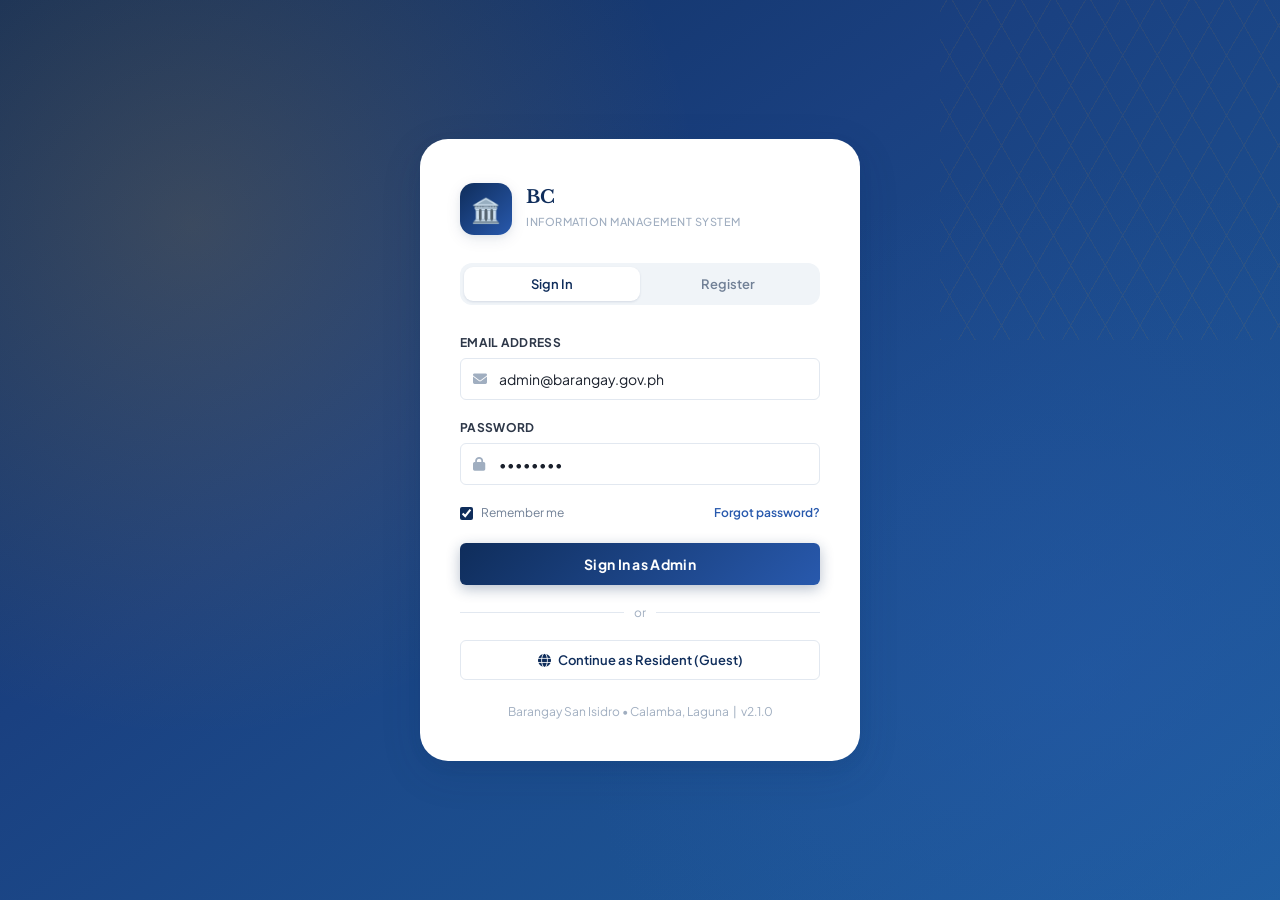
==== commit 17f5f243: "asdasd" ====
--- a/index.html
+++ b/index.html
@@ -3,11 +3,11 @@
 <head>
   <meta charset="UTF-8" />
   <meta name="viewport" content="width=device-width, initial-scale=1.0"/>
-  <title>BarangayConnect — Information & Announcement System</title>
+  <title>BC — Information & Announcement System</title>
   <link href="https://fonts.googleapis.com/css2?family=Libre+Baskerville:ital,wght@0,400;0,700;1,400&family=Plus+Jakarta+Sans:wght@300;400;500;600;700;800&display=swap" rel="stylesheet"/>
   <link href="https://cdnjs.cloudflare.com/ajax/libs/font-awesome/6.5.0/css/all.min.css" rel="stylesheet"/>
   <style>
-    /* ─── CSS VARIABLES ─────────────────────────────────────── */
+    
     :root {
       --navy:       #0F2D5B;
       --navy-mid:   #1A4080;
@@ -49,7 +49,7 @@
       --transition: all .22s cubic-bezier(.4,0,.2,1);
     }
 
-    /* ─── RESET & BASE ─────────────────────────────────────── */
+    
     *, *::before, *::after { box-sizing: border-box; margin: 0; padding: 0; }
     html { scroll-behavior: smooth; }
     body {
@@ -68,11 +68,11 @@
       font-size: 14px;
     }
 
-    /* ─── SCREEN MANAGEMENT ────────────────────────────────── */
+    
     .screen { display: none; }
     .screen.active { display: block; }
 
-    /* ─── NAV TABS (dev helper hidden in final view) ───────── */
+    
     .nav-tabs {
       position: fixed;
       bottom: 16px;
@@ -107,9 +107,9 @@
       color: var(--navy);
     }
 
-    /* ════════════════════════════════════════════════════════ */
-    /*  SCREEN 1 — LOGIN / REGISTER                             */
-    /* ════════════════════════════════════════════════════════ */
+    
+    
+    
     #screen-login {
       min-height: 100vh;
       display: none;
@@ -119,7 +119,7 @@
     }
     #screen-login.active { display: flex; align-items: center; justify-content: center; }
 
-    /* BG pattern */
+    
     #screen-login::before {
       content: '';
       position: absolute; inset: 0;
@@ -321,15 +321,15 @@
       color: var(--gray-400);
     }
 
-    /* ════════════════════════════════════════════════════════ */
-    /*  ADMIN LAYOUT (sidebar + topbar)                         */
-    /* ════════════════════════════════════════════════════════ */
+    
+    
+    
     .admin-layout {
       display: flex;
       min-height: 100vh;
     }
 
-    /* SIDEBAR */
+    
     .sidebar {
       width: var(--sidebar-w);
       background: var(--navy);
@@ -450,7 +450,7 @@
     .user-info h4 { font-size: 13px; font-weight: 600; color: var(--white); }
     .user-info span { font-size: 11px; color: rgba(255,255,255,.4); }
 
-    /* ADMIN TOPBAR */
+    
     .admin-topbar {
       height: var(--topbar-h);
       background: var(--white);
@@ -524,7 +524,7 @@
       color: var(--gray-400);
     }
 
-    /* ADMIN MAIN CONTENT */
+    
     .admin-main {
       margin-left: var(--sidebar-w);
       flex: 1;
@@ -537,7 +537,7 @@
       flex: 1;
     }
 
-    /* ─── STAT CARDS ─────────────────────────────────────── */
+    
     .stats-grid {
       display: grid;
       grid-template-columns: repeat(4, 1fr);
@@ -604,7 +604,7 @@
     .stat-change.up { background: var(--green-light); color: var(--green); }
     .stat-change.down { background: var(--red-light); color: var(--red); }
 
-    /* ─── SECTION HEADERS ─────────────────────────────────── */
+    
     .section-header {
       display: flex;
       align-items: center;
@@ -623,7 +623,7 @@
       margin-top: 2px;
     }
 
-    /* ─── BUTTONS ─────────────────────────────────────────── */
+    
     .btn {
       display: inline-flex;
       align-items: center;
@@ -663,7 +663,7 @@
     .btn-danger:hover { background: var(--red); color: var(--white); }
     .btn-success { background: var(--green-light); color: var(--green); border: 1.5px solid #9AE6B4; }
 
-    /* ─── CARDS ───────────────────────────────────────────── */
+    
     .card {
       background: var(--white);
       border-radius: var(--radius-md);
@@ -680,11 +680,11 @@
     }
     .card-body { padding: 22px; }
 
-    /* ─── TWO-COL GRID ────────────────────────────────────── */
+    
     .two-col { display: grid; grid-template-columns: 1fr 1fr; gap: 20px; }
     .three-col { display: grid; grid-template-columns: 1fr 1fr 1fr; gap: 18px; }
 
-    /* ─── ANNOUNCEMENT CARD (ADMIN) ─────────────────────────── */
+    
     .announce-table {
       width: 100%;
       border-collapse: collapse;
@@ -712,7 +712,7 @@
     .announce-table .title-cell { font-weight: 600; color: var(--gray-900); font-size: 13.5px; }
     .announce-table .date-cell { color: var(--gray-400); font-size: 12px; }
 
-    /* ─── CATEGORY BADGES ────────────────────────────────── */
+    
     .badge {
       display: inline-flex;
       align-items: center;
@@ -730,7 +730,7 @@
     .badge-program  { background: var(--purple-light); color: var(--purple); border: 1px solid #D6BCFA; }
     .badge-service  { background: var(--gold-pale); color: var(--orange); border: 1px solid #FBBF72; }
 
-    /* ─── STATUS BADGES ──────────────────────────────────── */
+    
     .status-pill {
       display: inline-flex; align-items: center; gap: 5px;
       padding: 4px 10px;
@@ -750,7 +750,7 @@
     .status-pill.archived { background: var(--red-light); color: var(--red); }
     .status-pill.archived::before { background: var(--red); }
 
-    /* ─── ACTION BUTTONS ─────────────────────────────────── */
+    
     .action-btns { display: flex; gap: 6px; }
     .icon-btn {
       width: 30px; height: 30px;
@@ -768,7 +768,7 @@
     .icon-btn.view { background: var(--green-light); color: var(--green); }
     .icon-btn.view:hover { background: var(--green); color: var(--white); }
 
-    /* ─── FILTER BAR ─────────────────────────────────────── */
+    
     .filter-bar {
       display: flex;
       align-items: center;
@@ -807,7 +807,7 @@
       color: var(--white);
     }
 
-    /* ─── MODAL / FORM OVERLAY ───────────────────────────── */
+    
     .modal-backdrop {
       position: fixed; inset: 0;
       background: rgba(15,45,91,.5);
@@ -860,7 +860,7 @@
       gap: 10px;
     }
 
-    /* ─── SCHEDULE GRID ──────────────────────────────────── */
+    
     .schedule-grid {
       display: grid;
       grid-template-columns: repeat(7, 1fr);
@@ -917,7 +917,7 @@
     .sched-event.teal { background: var(--teal-light); color: var(--teal); }
     .sched-event.purple { background: var(--purple-light); color: var(--purple); }
 
-    /* ─── CATEGORY CARDS ─────────────────────────────────── */
+    
     .cat-grid {
       display: grid;
       grid-template-columns: repeat(3, 1fr);
@@ -972,9 +972,9 @@
     }
     .cat-count span { font-size: 12px; font-weight: 500; color: var(--gray-400); }
 
-    /* ════════════════════════════════════════════════════════ */
-    /*  PUBLIC PORTAL LAYOUT                                    */
-    /* ════════════════════════════════════════════════════════ */
+    
+    
+    
     .public-layout { background: var(--off-white); min-height: 100vh; }
 
     .public-navbar {
@@ -1041,7 +1041,7 @@
     }
     .pub-login-btn:hover { background: var(--navy-light); }
 
-    /* HERO */
+    
     .public-hero {
       background: linear-gradient(145deg, var(--navy) 0%, var(--navy-mid) 55%, var(--navy-light) 100%);
       padding: 60px 24px;
@@ -1135,7 +1135,7 @@
     }
     .hero-stat span { font-size: 12px; color: rgba(255,255,255,.55); }
 
-    /* PUBLIC CONTENT */
+    
     .pub-content {
       max-width: 1200px;
       margin: 0 auto;
@@ -1145,7 +1145,7 @@
       gap: 28px;
     }
 
-    /* CAT PILLS */
+    
     .cat-pills {
       display: flex; gap: 8px; flex-wrap: wrap; margin-bottom: 24px;
     }
@@ -1163,7 +1163,7 @@
     .cat-pill:hover { border-color: var(--navy); color: var(--navy); }
     .cat-pill.active { background: var(--navy); border-color: var(--navy); color: var(--white); }
 
-    /* PUBLIC ANNOUNCEMENT CARDS */
+    
     .pub-announce-card {
       background: var(--white);
       border-radius: var(--radius-md);
@@ -1234,7 +1234,7 @@
     }
     .read-more:hover { text-decoration: underline; }
 
-    /* SIDEBAR WIDGETS */
+    
     .sidebar-widget {
       background: var(--white);
       border-radius: var(--radius-md);
@@ -1305,9 +1305,9 @@
     .hotline-info h4 { font-size: 12.5px; font-weight: 600; color: var(--navy); margin-bottom: 1px; }
     .hotline-info span { font-size: 11px; color: var(--gray-400); }
 
-    /* ════════════════════════════════════════════════════════ */
-    /*  ANNOUNCEMENT DETAIL                                     */
-    /* ════════════════════════════════════════════════════════ */
+    
+    
+    
     .detail-hero {
       background: linear-gradient(135deg, var(--navy) 0%, var(--navy-light) 100%);
       padding: 40px 0 80px;
@@ -1416,9 +1416,9 @@
       flex-shrink: 0;
     }
 
-    /* ════════════════════════════════════════════════════════ */
-    /*  EVENTS PAGE                                             */
-    /* ════════════════════════════════════════════════════════ */
+    
+    
+    
     .events-grid {
       display: grid;
       grid-template-columns: repeat(3, 1fr);
@@ -1467,10 +1467,7 @@
       display: flex; align-items: center; gap: 5px;
       font-size: 11px; color: var(--gray-400); font-weight: 500;
     }
-
-    /* ════════════════════════════════════════════════════════ */
-    /*  SEARCH RESULTS                                          */
-    /* ════════════════════════════════════════════════════════ */
+    
     .search-hero {
       background: var(--white);
       border-bottom: 1px solid var(--gray-200);
@@ -1528,7 +1525,7 @@
       padding: 1px 6px; border-radius: 50px;
     }
 
-    /* ─── CHART BARS (dashboard) ─────────────────────────── */
+    
     .chart-bars {
       display: flex; align-items: flex-end; gap: 10px;
       height: 120px;
@@ -1545,7 +1542,7 @@
     .chart-bar:hover { filter: brightness(1.1); }
     .chart-bar-label { font-size: 10px; color: var(--gray-400); font-weight: 600; }
 
-    /* ─── ACTIVITY FEED ──────────────────────────────────── */
+    
     .activity-item {
       display: flex; gap: 12px;
       padding: 12px 0;
@@ -1563,7 +1560,7 @@
     .activity-content h4 { font-size: 13px; font-weight: 600; color: var(--navy); margin-bottom: 2px; }
     .activity-content p  { font-size: 12px; color: var(--gray-400); }
 
-    /* ─── PAGINATION ──────────────────────────────────────── */
+    
     .pagination {
       display: flex; gap: 6px; align-items: center;
       margin-top: 24px;
@@ -1583,9 +1580,9 @@
       background: var(--navy); border-color: var(--navy); color: var(--white);
     }
 
-    /* ════════════════════════════════════════════════════════ */
-    /*  UTILITY                                                 */
-    /* ════════════════════════════════════════════════════════ */
+    
+    
+    
     .mb-0 { margin-bottom: 0; }
     .mb-4 { margin-bottom: 4px; }
     .mb-8 { margin-bottom: 8px; }
@@ -1606,6 +1603,13 @@
     .font-bold { font-weight: 700; }
     .text-right { text-align: right; }
     .w-full { width: 100%; }
+    .ml-auto { margin-left: auto; }
+    .mr-4 { margin-right: 4px; }
+    .text-12-gray { font-size: 12px; color: var(--gray-400); }
+    .text-11-gray-regular { font-size: 11px; color: var(--gray-400); font-weight: 400; }
+    .accent-navy { accent-color: var(--navy); }
+    .avatar-26 { width: 26px; height: 26px; font-size: 10px; }
+    .flex-col-gap-6 { display: flex; flex-direction: column; gap: 6px; }
     .divider-line { height: 1px; background: var(--gray-200); margin: 16px 0; }
     .loading-bar {
       height: 3px; background: var(--gray-200); border-radius: 2px; overflow: hidden; margin-top: 4px;
@@ -1615,7 +1619,7 @@
       background: linear-gradient(90deg, var(--navy), var(--navy-light));
     }
 
-    /* ─── TAG ─────────────────────────────────────────────── */
+    
     .tag {
       display: inline-flex; align-items: center; gap: 5px;
       padding: 4px 10px; border-radius: 6px;
@@ -1625,7 +1629,7 @@
     .tag-gold { background: var(--gold-pale); color: var(--orange); }
     .tag-green { background: var(--green-light); color: var(--green); }
 
-    /* ─── FORM TEXTAREA ─────────────────────────────────── */
+    
     .form-textarea {
       width: 100%;
       padding: 11px 14px;
@@ -1644,7 +1648,7 @@
       box-shadow: 0 0 0 3px rgba(40,89,173,.1);
     }
 
-    /* ─── NOTIFICATION BANNER ───────────────────────────── */
+    
     .notif-banner {
       background: linear-gradient(90deg, var(--gold-pale), #fff9ee);
       border-left: 4px solid var(--gold);
@@ -1657,9 +1661,9 @@
     }
     .notif-banner i { font-size: 16px; }
 
-    /* ────────────────────────────────────────────────────── */
-    /*  MOBILE RESPONSIVE                                      */
-    /* ────────────────────────────────────────────────────── */
+    
+    
+    
     @media (max-width: 900px) {
       .sidebar { transform: translateX(-100%); }
       .sidebar.open { transform: translateX(0); }
@@ -1691,10 +1695,7 @@
 </head>
 <body>
 
-<!-- ═══════════════════════════════════════════════════════════ -->
-<!--  NAV TABS (screen switcher)                                 -->
-<!-- ═══════════════════════════════════════════════════════════ -->
-<div class="nav-tabs" id="navTabs">
+<!-- <div class="nav-tabs" id="navTabs">
   <button data-screen="login" class="active">① Login</button>
   <button data-screen="admin-dashboard">② Dashboard</button>
   <button data-screen="manage-announcements">③ Manage</button>
@@ -1704,18 +1705,15 @@
   <button data-screen="announcement-detail">⑦ Detail</button>
   <button data-screen="events-page">⑧ Events</button>
   <button data-screen="search-results">⑨ Search</button>
-</div>
-
-<!-- ═══════════════════════════════════════════════════════════ -->
-<!--  SCREEN 1 — LOGIN / REGISTER                                -->
-<!-- ═══════════════════════════════════════════════════════════ -->
+</div> -->
+
 <div id="screen-login" class="screen active">
   <div class="login-hexagons"></div>
   <div class="login-card">
     <div class="login-brand">
       <div class="login-brand-icon">🏛️</div>
       <div class="login-brand-text">
-        <h1>BarangayConnect</h1>
+        <h1>BC</h1>
         <span>Information Management System</span>
       </div>
     </div>
@@ -1725,7 +1723,7 @@
       <button onclick="switchAuthTab('register')">Register</button>
     </div>
 
-    <!-- LOGIN FORM -->
+    
     <div class="auth-form active" id="form-login">
       <div class="form-group">
         <label class="form-label">Email Address</label>
@@ -1743,21 +1741,21 @@
       </div>
       <div class="flex items-center gap-8 mb-20" style="justify-content:space-between;">
         <label class="flex items-center gap-8 text-sm text-gray" style="cursor:pointer;">
-          <input type="checkbox" checked style="accent-color:var(--navy);"/>
+          <input type="checkbox" checked class="accent-navy"/>
           Remember me
         </label>
         <a href="#" class="text-sm" style="color:var(--navy-light); font-weight:600;">Forgot password?</a>
       </div>
-      <button class="btn-primary" onclick="showScreen('admin-dashboard')">
+      <button class="btn-primary" data-screen="admin-dashboard">
         Sign In as Admin
       </button>
       <div class="divider">or</div>
-      <button class="guest-btn" onclick="showScreen('public-home')">
+      <button class="guest-btn" data-screen="public-home">
         <i class="fa fa-globe" style="margin-right:7px;"></i>Continue as Resident (Guest)
       </button>
     </div>
 
-    <!-- REGISTER FORM -->
+    
     <div class="auth-form" id="form-register">
       <div class="two-col" style="gap:14px; margin-bottom:0;">
         <div class="form-group">
@@ -1806,38 +1804,35 @@
   </div>
 </div>
 
-<!-- ═══════════════════════════════════════════════════════════ -->
-<!--  SCREEN 2 — ADMIN DASHBOARD                                 -->
-<!-- ═══════════════════════════════════════════════════════════ -->
 <div id="screen-admin-dashboard" class="screen">
   <div class="admin-layout">
-    <!-- SIDEBAR -->
+    
     <aside class="sidebar" id="adminSidebar">
       <div class="sidebar-brand">
         <div class="sidebar-brand-row">
           <div class="sidebar-logo">🏛️</div>
           <div class="sidebar-brand-text">
-            <h2>BarangayConnect</h2>
+            <h2>BC</h2>
             <small>Admin Portal</small>
           </div>
         </div>
       </div>
       <div class="sidebar-nav">
         <div class="sidebar-section-label">Main</div>
-        <div class="nav-item active" data-screen="admin-dashboard" onclick="showScreen('admin-dashboard')">
+        <div class="nav-item active" data-screen="admin-dashboard">
           <i class="fa fa-gauge-high"></i> Dashboard
         </div>
-        <div class="nav-item" data-screen="manage-announcements" onclick="showScreen('manage-announcements')">
+        <div class="nav-item" data-screen="manage-announcements">
           <i class="fa fa-bullhorn"></i> Announcements
           <span class="badge">3</span>
         </div>
-        <div class="nav-item" data-screen="manage-schedules" onclick="showScreen('manage-schedules')">
+        <div class="nav-item" data-screen="manage-schedules">
           <i class="fa fa-calendar-days"></i> Schedules
         </div>
-        <div class="nav-item" data-screen="categories" onclick="showScreen('categories')">
+        <div class="nav-item" data-screen="categories">
           <i class="fa fa-tags"></i> Categories
         </div>
-        <div class="nav-item" data-screen="events-page" onclick="showScreen('events-page')">
+        <div class="nav-item" data-screen="events-page">
           <i class="fa fa-star"></i> Events & Programs
         </div>
         <div class="sidebar-section-label">Reports</div>
@@ -1871,33 +1866,19 @@
       </div>
     </aside>
 
-    <!-- MAIN -->
+    
     <div class="admin-main">
-      <div class="admin-topbar">
-        <div>
-          <span class="topbar-title">Dashboard</span>
-          <span class="topbar-subtitle">/ Overview</span>
-        </div>
-        <div class="topbar-search">
-          <i class="fa fa-search"></i>
-          <input placeholder="Search announcements…" onclick="showScreen('search-results')"/>
-        </div>
-        <div class="topbar-right">
-          <button class="topbar-btn"><i class="fa fa-bell"></i><span class="notif-dot"></span></button>
-          <button class="topbar-btn"><i class="fa fa-circle-question"></i></button>
-          <div class="user-avatar" style="width:36px;height:36px;font-size:13px;">CA</div>
-        </div>
-      </div>
+      <div class="admin-topbar" data-admin-topbar="admin-dashboard"></div>
 
       <div class="admin-content">
-        <!-- NOTIFICATION BANNER -->
+        
         <div class="notif-banner">
           <i class="fa fa-triangle-exclamation"></i>
           <strong>3 announcements</strong>&nbsp;are pending review and need your approval before publishing.
-          <button class="btn btn-sm btn-gold" style="margin-left:auto;" onclick="showScreen('manage-announcements')">Review Now</button>
-        </div>
-
-        <!-- STAT CARDS -->
+          <button class="btn btn-sm btn-gold ml-auto" data-screen="manage-announcements">Review Now</button>
+        </div>
+
+        
         <div class="stats-grid">
           <div class="stat-card blue">
             <div class="stat-icon blue"><i class="fa fa-bullhorn"></i></div>
@@ -1925,7 +1906,7 @@
           </div>
         </div>
 
-        <!-- CHARTS + RECENT ACTIVITY -->
+        
         <div class="two-col mb-24">
           <div class="card">
             <div class="card-header">
@@ -2004,42 +1985,42 @@
           </div>
         </div>
 
-        <!-- CATEGORY OVERVIEW -->
+        
         <div class="section-header mb-16">
           <div>
             <div class="section-title">Announcements by Category</div>
             <div class="section-subtitle">Distribution this month</div>
           </div>
-          <button class="btn btn-outline btn-sm" onclick="showScreen('categories')"><i class="fa fa-tags"></i> Manage Categories</button>
+          <button class="btn btn-outline btn-sm" data-screen="categories"><i class="fa fa-tags"></i> Manage Categories</button>
         </div>
         <div style="display:grid;grid-template-columns:repeat(3,1fr);gap:14px;margin-bottom:28px;">
           <div style="display:flex;flex-direction:column;gap:6px;">
-            <div class="flex items-center gap-8"><span class="badge badge-aid">Aid Distribution</span><span class="text-sm text-gray" style="margin-left:auto;">8 posts</span></div>
+            <div class="flex items-center gap-8"><span class="badge badge-aid">Aid Distribution</span><span class="text-sm text-gray ml-auto">8 posts</span></div>
             <div class="loading-bar"><div class="loading-fill" style="width:62%;background:var(--red);"></div></div>
           </div>
           <div style="display:flex;flex-direction:column;gap:6px;">
-            <div class="flex items-center gap-8"><span class="badge badge-events">Barangay Events</span><span class="text-sm text-gray" style="margin-left:auto;">12 posts</span></div>
+            <div class="flex items-center gap-8"><span class="badge badge-events">Barangay Events</span><span class="text-sm text-gray ml-auto">12 posts</span></div>
             <div class="loading-bar"><div class="loading-fill" style="width:85%;"></div></div>
           </div>
           <div style="display:flex;flex-direction:column;gap:6px;">
-            <div class="flex items-center gap-8"><span class="badge badge-medical">Medical Missions</span><span class="text-sm text-gray" style="margin-left:auto;">5 posts</span></div>
+            <div class="flex items-center gap-8"><span class="badge badge-medical">Medical Missions</span><span class="text-sm text-gray ml-auto">5 posts</span></div>
             <div class="loading-bar"><div class="loading-fill" style="width:38%;background:var(--teal);"></div></div>
           </div>
           <div style="display:flex;flex-direction:column;gap:6px;">
-            <div class="flex items-center gap-8"><span class="badge badge-vaccine">Vaccination</span><span class="text-sm text-gray" style="margin-left:auto;">7 posts</span></div>
+            <div class="flex items-center gap-8"><span class="badge badge-vaccine">Vaccination</span><span class="text-sm text-gray ml-auto">7 posts</span></div>
             <div class="loading-bar"><div class="loading-fill" style="width:52%;background:var(--green);"></div></div>
           </div>
           <div style="display:flex;flex-direction:column;gap:6px;">
-            <div class="flex items-center gap-8"><span class="badge badge-program">Community Programs</span><span class="text-sm text-gray" style="margin-left:auto;">9 posts</span></div>
+            <div class="flex items-center gap-8"><span class="badge badge-program">Community Programs</span><span class="text-sm text-gray ml-auto">9 posts</span></div>
             <div class="loading-bar"><div class="loading-fill" style="width:68%;background:var(--purple);"></div></div>
           </div>
           <div style="display:flex;flex-direction:column;gap:6px;">
-            <div class="flex items-center gap-8"><span class="badge badge-service">Services</span><span class="text-sm text-gray" style="margin-left:auto;">7 posts</span></div>
+            <div class="flex items-center gap-8"><span class="badge badge-service">Services</span><span class="text-sm text-gray ml-auto">7 posts</span></div>
             <div class="loading-bar"><div class="loading-fill" style="width:52%;background:var(--orange);"></div></div>
           </div>
         </div>
 
-        <!-- QUICK ACCESS -->
+        
         <div class="section-header mb-16">
           <div class="section-title">Quick Actions</div>
         </div>
@@ -2047,10 +2028,10 @@
           <button class="btn btn-navy" style="justify-content:center;padding:16px;" onclick="openModal('modalAdd')">
             <i class="fa fa-plus"></i> New Announcement
           </button>
-          <button class="btn btn-outline" style="justify-content:center;padding:16px;" onclick="showScreen('manage-schedules')">
+          <button class="btn btn-outline" style="justify-content:center;padding:16px;" data-screen="manage-schedules">
             <i class="fa fa-calendar-plus"></i> Add Schedule
           </button>
-          <button class="btn btn-outline" style="justify-content:center;padding:16px;" onclick="showScreen('events-page')">
+          <button class="btn btn-outline" style="justify-content:center;padding:16px;" data-screen="events-page">
             <i class="fa fa-star"></i> Create Event
           </button>
         </div>
@@ -2059,36 +2040,13 @@
   </div>
 </div>
 
-<!-- ═══════════════════════════════════════════════════════════ -->
-<!--  SCREEN 3 — MANAGE ANNOUNCEMENTS                           -->
-<!-- ═══════════════════════════════════════════════════════════ -->
 <div id="screen-manage-announcements" class="screen">
   <div class="admin-layout">
-    <aside class="sidebar">
-      <div class="sidebar-brand"><div class="sidebar-brand-row"><div class="sidebar-logo">🏛️</div><div class="sidebar-brand-text"><h2>BarangayConnect</h2><small>Admin Portal</small></div></div></div>
-      <div class="sidebar-nav">
-        <div class="sidebar-section-label">Main</div>
-        <div class="nav-item" onclick="showScreen('admin-dashboard')"><i class="fa fa-gauge-high"></i> Dashboard</div>
-        <div class="nav-item active" onclick="showScreen('manage-announcements')"><i class="fa fa-bullhorn"></i> Announcements<span class="badge">3</span></div>
-        <div class="nav-item" onclick="showScreen('manage-schedules')"><i class="fa fa-calendar-days"></i> Schedules</div>
-        <div class="nav-item" onclick="showScreen('categories')"><i class="fa fa-tags"></i> Categories</div>
-        <div class="nav-item" onclick="showScreen('events-page')"><i class="fa fa-star"></i> Events & Programs</div>
-        <div class="sidebar-section-label">System</div>
-        <div class="nav-item"><i class="fa fa-bell"></i> Notifications<span class="badge">7</span></div>
-        <div class="nav-item"><i class="fa fa-gear"></i> Settings</div>
-      </div>
-      <div class="sidebar-footer"><div class="user-pill"><div class="user-avatar">CA</div><div class="user-info"><h4>Capt. Reyes</h4><span>Barangay Captain</span></div></div></div>
-    </aside>
+    <aside class="sidebar" data-admin-sidebar="manage-announcements"></aside>
     <div class="admin-main">
-      <div class="admin-topbar">
-        <div><span class="topbar-title">Announcements</span><span class="topbar-subtitle">/ Manage</span></div>
-        <div class="topbar-right">
-          <button class="btn btn-gold" onclick="openModal('modalAdd')"><i class="fa fa-plus"></i> New Announcement</button>
-          <button class="topbar-btn"><i class="fa fa-bell"></i><span class="notif-dot"></span></button>
-        </div>
-      </div>
+      <div class="admin-topbar" data-admin-topbar="manage-announcements"></div>
       <div class="admin-content">
-        <!-- FILTER BAR -->
+        
         <div class="filter-bar">
           <div style="position:relative;">
             <i class="fa fa-search" style="position:absolute;left:12px;top:50%;transform:translateY(-50%);color:var(--gray-400);"></i>
@@ -2126,7 +2084,7 @@
             <table class="announce-table">
               <thead>
                 <tr>
-                  <th style="width:32px;"><input type="checkbox" style="accent-color:var(--navy);"/></th>
+                  <th style="width:32px;"><input type="checkbox" class="accent-navy"/></th>
                   <th>Title</th>
                   <th>Category</th>
                   <th>Status</th>
@@ -2138,64 +2096,64 @@
               </thead>
               <tbody>
                 <tr>
-                  <td><input type="checkbox" style="accent-color:var(--navy);"/></td>
-                  <td class="title-cell" onclick="showScreen('announcement-detail')" style="cursor:pointer;">
+                  <td><input type="checkbox" class="accent-navy"/></td>
+                  <td class="title-cell" data-screen="announcement-detail" style="cursor:pointer;">
                     Ayuda Distribution Schedule — Q1 2025<br>
                     <span style="font-size:11px;color:var(--gray-400);font-weight:400;">March 28–30, 2025 • Barangay Hall</span>
                   </td>
                   <td><span class="badge badge-aid">Aid Distribution</span></td>
                   <td><span class="status-pill published">Published</span></td>
-                  <td><div class="flex items-center gap-8"><div class="user-avatar" style="width:26px;height:26px;font-size:10px;">CA</div><span style="font-size:12px;">Capt. Reyes</span></div></td>
+                  <td><div class="flex items-center gap-8"><div class="user-avatar avatar-26">CA</div><span style="font-size:12px;">Capt. Reyes</span></div></td>
                   <td class="date-cell">Mar 20, 2025</td>
                   <td class="date-cell" style="font-weight:600;color:var(--navy);">1,204</td>
-                  <td><div class="action-btns"><button class="icon-btn view" title="View" onclick="showScreen('announcement-detail')"><i class="fa fa-eye"></i></button><button class="icon-btn edit" onclick="openModal('modalAdd')" title="Edit"><i class="fa fa-pen"></i></button><button class="icon-btn delete" title="Delete"><i class="fa fa-trash"></i></button></div></td>
+                  <td><div class="action-btns"><button class="icon-btn view" title="View" data-screen="announcement-detail"><i class="fa fa-eye"></i></button><button class="icon-btn edit" onclick="openModal('modalAdd')" title="Edit"><i class="fa fa-pen"></i></button><button class="icon-btn delete" title="Delete"><i class="fa fa-trash"></i></button></div></td>
                 </tr>
                 <tr>
-                  <td><input type="checkbox" style="accent-color:var(--navy);"/></td>
+                  <td><input type="checkbox" class="accent-navy"/></td>
                   <td class="title-cell">Anti-Rabies Vaccination Drive<br><span style="font-size:11px;color:var(--gray-400);font-weight:400;">April 5, 2025 • Covered Court</span></td>
                   <td><span class="badge badge-vaccine">Vaccination</span></td>
                   <td><span class="status-pill published">Published</span></td>
-                  <td><div class="flex items-center gap-8"><div class="user-avatar" style="width:26px;height:26px;font-size:10px;">TS</div><span style="font-size:12px;">T. Santos</span></div></td>
+                  <td><div class="flex items-center gap-8"><div class="user-avatar avatar-26">TS</div><span style="font-size:12px;">T. Santos</span></div></td>
                   <td class="date-cell">Mar 18, 2025</td>
                   <td class="date-cell" style="font-weight:600;color:var(--navy);">876</td>
-                  <td><div class="action-btns"><button class="icon-btn view" onclick="showScreen('announcement-detail')"><i class="fa fa-eye"></i></button><button class="icon-btn edit" onclick="openModal('modalAdd')"><i class="fa fa-pen"></i></button><button class="icon-btn delete"><i class="fa fa-trash"></i></button></div></td>
+                  <td><div class="action-btns"><button class="icon-btn view" data-screen="announcement-detail"><i class="fa fa-eye"></i></button><button class="icon-btn edit" onclick="openModal('modalAdd')"><i class="fa fa-pen"></i></button><button class="icon-btn delete"><i class="fa fa-trash"></i></button></div></td>
                 </tr>
                 <tr>
-                  <td><input type="checkbox" style="accent-color:var(--navy);"/></td>
+                  <td><input type="checkbox" class="accent-navy"/></td>
                   <td class="title-cell">Free Medical Mission — Barangay Health Center<br><span style="font-size:11px;color:var(--gray-400);font-weight:400;">April 12, 2025 • BHC Grounds</span></td>
                   <td><span class="badge badge-medical">Medical Missions</span></td>
                   <td><span class="status-pill draft">Draft</span></td>
-                  <td><div class="flex items-center gap-8"><div class="user-avatar" style="width:26px;height:26px;font-size:10px;">JR</div><span style="font-size:12px;">J. Reyes</span></div></td>
+                  <td><div class="flex items-center gap-8"><div class="user-avatar avatar-26">JR</div><span style="font-size:12px;">J. Reyes</span></div></td>
                   <td class="date-cell">Mar 22, 2025</td>
                   <td class="date-cell" style="color:var(--gray-400);">—</td>
                   <td><div class="action-btns"><button class="icon-btn view"><i class="fa fa-eye"></i></button><button class="icon-btn edit" onclick="openModal('modalAdd')"><i class="fa fa-pen"></i></button><button class="icon-btn delete"><i class="fa fa-trash"></i></button></div></td>
                 </tr>
                 <tr>
-                  <td><input type="checkbox" style="accent-color:var(--navy);"/></td>
+                  <td><input type="checkbox" class="accent-navy"/></td>
                   <td class="title-cell">Barangay Fiesta Celebration 2025<br><span style="font-size:11px;color:var(--gray-400);font-weight:400;">May 15–18, 2025 • Plaza</span></td>
                   <td><span class="badge badge-events">Barangay Events</span></td>
                   <td><span class="status-pill published">Published</span></td>
-                  <td><div class="flex items-center gap-8"><div class="user-avatar" style="width:26px;height:26px;font-size:10px;">CA</div><span style="font-size:12px;">Capt. Reyes</span></div></td>
+                  <td><div class="flex items-center gap-8"><div class="user-avatar avatar-26">CA</div><span style="font-size:12px;">Capt. Reyes</span></div></td>
                   <td class="date-cell">Mar 15, 2025</td>
                   <td class="date-cell" style="font-weight:600;color:var(--navy);">2,341</td>
-                  <td><div class="action-btns"><button class="icon-btn view" onclick="showScreen('announcement-detail')"><i class="fa fa-eye"></i></button><button class="icon-btn edit" onclick="openModal('modalAdd')"><i class="fa fa-pen"></i></button><button class="icon-btn delete"><i class="fa fa-trash"></i></button></div></td>
+                  <td><div class="action-btns"><button class="icon-btn view" data-screen="announcement-detail"><i class="fa fa-eye"></i></button><button class="icon-btn edit" onclick="openModal('modalAdd')"><i class="fa fa-pen"></i></button><button class="icon-btn delete"><i class="fa fa-trash"></i></button></div></td>
                 </tr>
                 <tr>
-                  <td><input type="checkbox" style="accent-color:var(--navy);"/></td>
+                  <td><input type="checkbox" class="accent-navy"/></td>
                   <td class="title-cell">Community Clean-Up Drive<br><span style="font-size:11px;color:var(--gray-400);font-weight:400;">April 6, 2025 • Sitio 3 to 6</span></td>
                   <td><span class="badge badge-program">Community Programs</span></td>
                   <td><span class="status-pill draft">Draft</span></td>
-                  <td><div class="flex items-center gap-8"><div class="user-avatar" style="width:26px;height:26px;font-size:10px;">ML</div><span style="font-size:12px;">M. Lopez</span></div></td>
+                  <td><div class="flex items-center gap-8"><div class="user-avatar avatar-26">ML</div><span style="font-size:12px;">M. Lopez</span></div></td>
                   <td class="date-cell">Mar 21, 2025</td>
                   <td class="date-cell" style="color:var(--gray-400);">—</td>
                   <td><div class="action-btns"><button class="icon-btn view"><i class="fa fa-eye"></i></button><button class="icon-btn edit" onclick="openModal('modalAdd')"><i class="fa fa-pen"></i></button><button class="icon-btn delete"><i class="fa fa-trash"></i></button></div></td>
                 </tr>
                 <tr>
-                  <td><input type="checkbox" style="accent-color:var(--navy);"/></td>
+                  <td><input type="checkbox" class="accent-navy"/></td>
                   <td class="title-cell">Senior Citizens Livelihood Seminar<br><span style="font-size:11px;color:var(--gray-400);font-weight:400;">April 10, 2025 • Multi-Purpose Hall</span></td>
                   <td><span class="badge badge-program">Community Programs</span></td>
                   <td><span class="status-pill archived">Archived</span></td>
-                  <td><div class="flex items-center gap-8"><div class="user-avatar" style="width:26px;height:26px;font-size:10px;">PG</div><span style="font-size:12px;">P. Garcia</span></div></td>
+                  <td><div class="flex items-center gap-8"><div class="user-avatar avatar-26">PG</div><span style="font-size:12px;">P. Garcia</span></div></td>
                   <td class="date-cell">Feb 28, 2025</td>
                   <td class="date-cell" style="font-weight:600;color:var(--navy);">543</td>
                   <td><div class="action-btns"><button class="icon-btn view"><i class="fa fa-eye"></i></button><button class="icon-btn edit" onclick="openModal('modalAdd')"><i class="fa fa-pen"></i></button><button class="icon-btn delete"><i class="fa fa-trash"></i></button></div></td>
@@ -2221,36 +2179,14 @@
   </div>
 </div>
 
-<!-- ═══════════════════════════════════════════════════════════ -->
-<!--  SCREEN 4 — MANAGE SCHEDULES                               -->
-<!-- ═══════════════════════════════════════════════════════════ -->
 <div id="screen-manage-schedules" class="screen">
   <div class="admin-layout">
-    <aside class="sidebar">
-      <div class="sidebar-brand"><div class="sidebar-brand-row"><div class="sidebar-logo">🏛️</div><div class="sidebar-brand-text"><h2>BarangayConnect</h2><small>Admin Portal</small></div></div></div>
-      <div class="sidebar-nav">
-        <div class="sidebar-section-label">Main</div>
-        <div class="nav-item" onclick="showScreen('admin-dashboard')"><i class="fa fa-gauge-high"></i> Dashboard</div>
-        <div class="nav-item" onclick="showScreen('manage-announcements')"><i class="fa fa-bullhorn"></i> Announcements<span class="badge">3</span></div>
-        <div class="nav-item active" onclick="showScreen('manage-schedules')"><i class="fa fa-calendar-days"></i> Schedules</div>
-        <div class="nav-item" onclick="showScreen('categories')"><i class="fa fa-tags"></i> Categories</div>
-        <div class="nav-item" onclick="showScreen('events-page')"><i class="fa fa-star"></i> Events & Programs</div>
-        <div class="sidebar-section-label">System</div>
-        <div class="nav-item"><i class="fa fa-bell"></i> Notifications<span class="badge">7</span></div>
-        <div class="nav-item"><i class="fa fa-gear"></i> Settings</div>
-      </div>
-      <div class="sidebar-footer"><div class="user-pill"><div class="user-avatar">CA</div><div class="user-info"><h4>Capt. Reyes</h4><span>Barangay Captain</span></div></div></div>
-    </aside>
+    <aside class="sidebar" data-admin-sidebar="manage-schedules"></aside>
     <div class="admin-main">
-      <div class="admin-topbar">
-        <div><span class="topbar-title">Schedules</span><span class="topbar-subtitle">/ March 2025</span></div>
-        <div class="topbar-right">
-          <button class="btn btn-gold" onclick="openModal('modalSchedule')"><i class="fa fa-plus"></i> Add Schedule</button>
-        </div>
-      </div>
+      <div class="admin-topbar" data-admin-topbar="manage-schedules"></div>
       <div class="admin-content">
         <div class="two-col mb-20" style="grid-template-columns:1fr 300px;">
-          <!-- CALENDAR -->
+          
           <div>
             <div class="section-header mb-16">
               <div class="section-title">March 2025</div>
@@ -2269,7 +2205,7 @@
                 <div class="sched-day-header">Thu</div>
                 <div class="sched-day-header">Fri</div>
                 <div class="sched-day-header">Sat</div>
-                <!-- Week 1 -->
+                
                 <div class="sched-cell"></div>
                 <div class="sched-cell"></div>
                 <div class="sched-cell"></div>
@@ -2277,7 +2213,7 @@
                 <div class="sched-cell"><div class="day-num">1</div></div>
                 <div class="sched-cell"><div class="day-num">2</div></div>
                 <div class="sched-cell"><div class="day-num">3</div><div class="sched-event gold">Clean-up Drive</div></div>
-                <!-- Week 2 -->
+                
                 <div class="sched-cell"><div class="day-num">4</div></div>
                 <div class="sched-cell"><div class="day-num">5</div><div class="sched-event blue">Brgy Assembly</div></div>
                 <div class="sched-cell"><div class="day-num">6</div></div>
@@ -2285,7 +2221,7 @@
                 <div class="sched-cell"><div class="day-num">8</div><div class="sched-event teal">Medical Mission</div></div>
                 <div class="sched-cell"><div class="day-num">9</div></div>
                 <div class="sched-cell"><div class="day-num">10</div></div>
-                <!-- Week 3 -->
+                
                 <div class="sched-cell"><div class="day-num">11</div></div>
                 <div class="sched-cell"><div class="day-num">12</div></div>
                 <div class="sched-cell"><div class="day-num">13</div><div class="sched-event purple">Livelihood Prog.</div></div>
@@ -2293,7 +2229,7 @@
                 <div class="sched-cell"><div class="day-num">15</div><div class="sched-event gold">Vaccination</div></div>
                 <div class="sched-cell"><div class="day-num">16</div></div>
                 <div class="sched-cell"><div class="day-num">17</div></div>
-                <!-- Week 4 -->
+                
                 <div class="sched-cell"><div class="day-num">18</div></div>
                 <div class="sched-cell"><div class="day-num">19</div></div>
                 <div class="sched-cell"><div class="day-num">20</div><div class="sched-event blue">Aid Distrib.</div></div>
@@ -2301,7 +2237,7 @@
                 <div class="sched-cell"><div class="day-num">22</div></div>
                 <div class="sched-cell today"><div class="day-num">23</div><div class="sched-event green">Brgy Meeting</div></div>
                 <div class="sched-cell"><div class="day-num">24</div></div>
-                <!-- Week 5 -->
+                
                 <div class="sched-cell"><div class="day-num">25</div><div class="sched-event teal">Health Seminar</div></div>
                 <div class="sched-cell"><div class="day-num">26</div></div>
                 <div class="sched-cell"><div class="day-num">27</div></div>
@@ -2313,7 +2249,7 @@
             </div>
           </div>
 
-          <!-- UPCOMING LIST -->
+          
           <div>
             <div class="section-header mb-16">
               <div class="section-title">Upcoming</div>
@@ -2323,7 +2259,7 @@
               <div class="card card-pad" style="border-left:3px solid var(--gold);">
                 <div class="flex items-center gap-8 mb-8">
                   <span class="badge badge-service">Service</span>
-                  <span class="text-sm text-gray" style="margin-left:auto;">Mar 23</span>
+                  <span class="text-sm text-gray ml-auto">Mar 23</span>
                 </div>
                 <div style="font-weight:700;color:var(--navy);font-size:13.5px;margin-bottom:4px;">Barangay Council Meeting</div>
                 <div class="flex items-center gap-8 text-sm text-gray"><i class="fa fa-clock"></i>9:00 AM – 12:00 PM</div>
@@ -2332,7 +2268,7 @@
               <div class="card card-pad" style="border-left:3px solid var(--red);">
                 <div class="flex items-center gap-8 mb-8">
                   <span class="badge badge-aid">Aid Distribution</span>
-                  <span class="text-sm text-gray" style="margin-left:auto;">Mar 28</span>
+                  <span class="text-sm text-gray ml-auto">Mar 28</span>
                 </div>
                 <div style="font-weight:700;color:var(--navy);font-size:13.5px;margin-bottom:4px;">Ayuda Distribution — Q1</div>
                 <div class="flex items-center gap-8 text-sm text-gray"><i class="fa fa-clock"></i>7:00 AM – 5:00 PM</div>
@@ -2341,7 +2277,7 @@
               <div class="card card-pad" style="border-left:3px solid var(--teal);">
                 <div class="flex items-center gap-8 mb-8">
                   <span class="badge badge-medical">Medical</span>
-                  <span class="text-sm text-gray" style="margin-left:auto;">Apr 8</span>
+                  <span class="text-sm text-gray ml-auto">Apr 8</span>
                 </div>
                 <div style="font-weight:700;color:var(--navy);font-size:13.5px;margin-bottom:4px;">Free Medical Mission</div>
                 <div class="flex items-center gap-8 text-sm text-gray"><i class="fa fa-clock"></i>8:00 AM – 3:00 PM</div>
@@ -2350,7 +2286,7 @@
               <div class="card card-pad" style="border-left:3px solid var(--green);">
                 <div class="flex items-center gap-8 mb-8">
                   <span class="badge badge-vaccine">Vaccination</span>
-                  <span class="text-sm text-gray" style="margin-left:auto;">Apr 5</span>
+                  <span class="text-sm text-gray ml-auto">Apr 5</span>
                 </div>
                 <div style="font-weight:700;color:var(--navy);font-size:13.5px;margin-bottom:4px;">Anti-Rabies Drive</div>
                 <div class="flex items-center gap-8 text-sm text-gray"><i class="fa fa-clock"></i>8:00 AM – 12:00 PM</div>
@@ -2364,31 +2300,11 @@
   </div>
 </div>
 
-<!-- ═══════════════════════════════════════════════════════════ -->
-<!--  SCREEN 5 — CATEGORIES                                      -->
-<!-- ═══════════════════════════════════════════════════════════ -->
 <div id="screen-categories" class="screen">
   <div class="admin-layout">
-    <aside class="sidebar">
-      <div class="sidebar-brand"><div class="sidebar-brand-row"><div class="sidebar-logo">🏛️</div><div class="sidebar-brand-text"><h2>BarangayConnect</h2><small>Admin Portal</small></div></div></div>
-      <div class="sidebar-nav">
-        <div class="sidebar-section-label">Main</div>
-        <div class="nav-item" onclick="showScreen('admin-dashboard')"><i class="fa fa-gauge-high"></i> Dashboard</div>
-        <div class="nav-item" onclick="showScreen('manage-announcements')"><i class="fa fa-bullhorn"></i> Announcements<span class="badge">3</span></div>
-        <div class="nav-item" onclick="showScreen('manage-schedules')"><i class="fa fa-calendar-days"></i> Schedules</div>
-        <div class="nav-item active" onclick="showScreen('categories')"><i class="fa fa-tags"></i> Categories</div>
-        <div class="nav-item" onclick="showScreen('events-page')"><i class="fa fa-star"></i> Events & Programs</div>
-        <div class="sidebar-section-label">System</div>
-        <div class="nav-item"><i class="fa fa-bell"></i> Notifications<span class="badge">7</span></div>
-        <div class="nav-item"><i class="fa fa-gear"></i> Settings</div>
-      </div>
-      <div class="sidebar-footer"><div class="user-pill"><div class="user-avatar">CA</div><div class="user-info"><h4>Capt. Reyes</h4><span>Barangay Captain</span></div></div></div>
-    </aside>
+    <aside class="sidebar" data-admin-sidebar="categories"></aside>
     <div class="admin-main">
-      <div class="admin-topbar">
-        <div><span class="topbar-title">Categories</span><span class="topbar-subtitle">/ Announcement Types</span></div>
-        <div class="topbar-right"><button class="btn btn-gold"><i class="fa fa-plus"></i> New Category</button></div>
-      </div>
+      <div class="admin-topbar" data-admin-topbar="categories"></div>
       <div class="admin-content">
         <div class="notif-banner">
           <i class="fa fa-circle-info"></i>
@@ -2401,7 +2317,7 @@
             <p>Cash assistance, food packs, government subsidies</p>
             <div class="cat-count">8 <span>announcements</span></div>
             <div class="flex gap-8 mt-20">
-              <button class="btn btn-sm btn-outline" onclick="showScreen('manage-announcements')"><i class="fa fa-eye"></i> View</button>
+              <button class="btn btn-sm btn-outline" data-screen="manage-announcements"><i class="fa fa-eye"></i> View</button>
               <button class="btn btn-sm btn-outline"><i class="fa fa-pen"></i> Edit</button>
             </div>
           </div>
@@ -2411,7 +2327,7 @@
             <p>Fiestas, assemblies, community gatherings</p>
             <div class="cat-count">12 <span>announcements</span></div>
             <div class="flex gap-8 mt-20">
-              <button class="btn btn-sm btn-outline" onclick="showScreen('manage-announcements')"><i class="fa fa-eye"></i> View</button>
+              <button class="btn btn-sm btn-outline" data-screen="manage-announcements"><i class="fa fa-eye"></i> View</button>
               <button class="btn btn-sm btn-outline"><i class="fa fa-pen"></i> Edit</button>
             </div>
           </div>
@@ -2421,7 +2337,7 @@
             <p>Free check-ups, health screenings, consultations</p>
             <div class="cat-count">5 <span>announcements</span></div>
             <div class="flex gap-8 mt-20">
-              <button class="btn btn-sm btn-outline" onclick="showScreen('manage-announcements')"><i class="fa fa-eye"></i> View</button>
+              <button class="btn btn-sm btn-outline" data-screen="manage-announcements"><i class="fa fa-eye"></i> View</button>
               <button class="btn btn-sm btn-outline"><i class="fa fa-pen"></i> Edit</button>
             </div>
           </div>
@@ -2431,7 +2347,7 @@
             <p>Human & animal immunization schedules</p>
             <div class="cat-count">7 <span>announcements</span></div>
             <div class="flex gap-8 mt-20">
-              <button class="btn btn-sm btn-outline" onclick="showScreen('manage-announcements')"><i class="fa fa-eye"></i> View</button>
+              <button class="btn btn-sm btn-outline" data-screen="manage-announcements"><i class="fa fa-eye"></i> View</button>
               <button class="btn btn-sm btn-outline"><i class="fa fa-pen"></i> Edit</button>
             </div>
           </div>
@@ -2441,7 +2357,7 @@
             <p>Livelihood, seminars, environmental drives</p>
             <div class="cat-count">9 <span>announcements</span></div>
             <div class="flex gap-8 mt-20">
-              <button class="btn btn-sm btn-outline" onclick="showScreen('manage-announcements')"><i class="fa fa-eye"></i> View</button>
+              <button class="btn btn-sm btn-outline" data-screen="manage-announcements"><i class="fa fa-eye"></i> View</button>
               <button class="btn btn-sm btn-outline"><i class="fa fa-pen"></i> Edit</button>
             </div>
           </div>
@@ -2451,7 +2367,7 @@
             <p>Government services, permits, requirements</p>
             <div class="cat-count">7 <span>announcements</span></div>
             <div class="flex gap-8 mt-20">
-              <button class="btn btn-sm btn-outline" onclick="showScreen('manage-announcements')"><i class="fa fa-eye"></i> View</button>
+              <button class="btn btn-sm btn-outline" data-screen="manage-announcements"><i class="fa fa-eye"></i> View</button>
               <button class="btn btn-sm btn-outline"><i class="fa fa-pen"></i> Edit</button>
             </div>
           </div>
@@ -2461,37 +2377,19 @@
   </div>
 </div>
 
-<!-- ═══════════════════════════════════════════════════════════ -->
-<!--  SCREEN 6 — PUBLIC HOME PAGE                               -->
-<!-- ═══════════════════════════════════════════════════════════ -->
 <div id="screen-public-home" class="screen">
   <div class="public-layout">
-    <nav class="public-navbar">
-      <div class="navbar-inner">
-        <a class="pub-brand" href="#">
-          <div class="pub-brand-icon">🏛️</div>
-          <div class="pub-brand-text"><h1>BarangayConnect</h1><span>San Isidro, Calamba City</span></div>
-        </a>
-        <div class="pub-nav-links">
-          <button class="pub-nav-link active">Home</button>
-          <button class="pub-nav-link" onclick="showScreen('events-page')">Events</button>
-          <button class="pub-nav-link" onclick="showScreen('search-results')">Search</button>
-          <button class="pub-nav-link">Services</button>
-          <button class="pub-nav-link">About</button>
-        </div>
-        <button class="pub-login-btn" onclick="showScreen('login')"><i class="fa fa-lock" style="margin-right:6px;font-size:11px;"></i>Admin Login</button>
-      </div>
-    </nav>
-
-    <!-- HERO -->
+    <nav class="public-navbar" data-public-nav="public-home"></nav>
+
+    
     <div class="public-hero">
       <div class="hero-inner">
         <div class="hero-eyebrow">📢 <strong>LIVE</strong> &nbsp;3 new announcements today</div>
         <h1>Your Barangay,<br><em>Always Informed</em></h1>
         <p>Stay up-to-date with announcements, events, and services from Barangay San Isidro.</p>
         <div class="hero-search">
-          <input placeholder="Search announcements, events, services…" onclick="showScreen('search-results')"/>
-          <button onclick="showScreen('search-results')"><i class="fa fa-search" style="margin-right:6px;"></i>Search</button>
+          <input placeholder="Search announcements, events, services…" data-screen="search-results"/>
+          <button data-screen="search-results"><i class="fa fa-search" style="margin-right:6px;"></i>Search</button>
         </div>
         <div class="hero-stats">
           <div class="hero-stat"><strong>48</strong><span>Announcements</span></div>
@@ -2501,11 +2399,11 @@
       </div>
     </div>
 
-    <!-- CONTENT -->
+    
     <div class="pub-content">
-      <!-- FEED -->
+      
       <div>
-        <!-- CAT PILLS -->
+        
         <div class="cat-pills">
           <button class="cat-pill active">All</button>
           <button class="cat-pill">🏥 Aid Distribution</button>
@@ -2516,8 +2414,8 @@
           <button class="cat-pill">🛠️ Services</button>
         </div>
 
-        <!-- ANNOUNCEMENT CARDS -->
-        <div class="pub-announce-card" onclick="showScreen('announcement-detail')">
+        
+        <div class="pub-announce-card" data-screen="announcement-detail">
           <div class="announce-color-bar" style="background:#E53E3E;"></div>
           <div class="announce-card-body">
             <div class="announce-card-meta">
@@ -2529,13 +2427,13 @@
             <div class="announce-card-excerpt">The Barangay San Isidro will be distributing cash assistance and food packages to qualified beneficiaries on March 28–30. Please bring your valid ID and barangay clearance.</div>
             <div class="announce-card-footer">
               <div class="announce-card-author"><div class="av">CA</div>Barangay Captain Reyes</div>
-              <span style="font-size:12px;color:var(--gray-400);"><i class="fa fa-eye" style="margin-right:4px;"></i>1,204 views</span>
+              <span style="font-size:12px;color:var(--gray-400);"><i class="fa fa-eye mr-4"></i>1,204 views</span>
               <a class="read-more">Read More →</a>
             </div>
           </div>
         </div>
 
-        <div class="pub-announce-card" onclick="showScreen('announcement-detail')">
+        <div class="pub-announce-card" data-screen="announcement-detail">
           <div class="announce-color-bar" style="background:var(--navy);"></div>
           <div class="announce-card-body">
             <div class="announce-card-meta">
@@ -2546,13 +2444,13 @@
             <div class="announce-card-excerpt">Join us for four days of festivities celebrating the Feast of San Isidro Labrador! Enjoy cultural shows, sports events, food fair, and the grand parade on May 18.</div>
             <div class="announce-card-footer">
               <div class="announce-card-author"><div class="av">CA</div>Barangay Office</div>
-              <span style="font-size:12px;color:var(--gray-400);"><i class="fa fa-eye" style="margin-right:4px;"></i>2,341 views</span>
+              <span style="font-size:12px;color:var(--gray-400);"><i class="fa fa-eye mr-4"></i>2,341 views</span>
               <a class="read-more">Read More →</a>
             </div>
           </div>
         </div>
 
-        <div class="pub-announce-card" onclick="showScreen('announcement-detail')">
+        <div class="pub-announce-card" data-screen="announcement-detail">
           <div class="announce-color-bar" style="background:var(--green);"></div>
           <div class="announce-card-body">
             <div class="announce-card-meta">
@@ -2563,13 +2461,13 @@
             <div class="announce-card-excerpt">Free anti-rabies vaccination for dogs and cats at the Covered Court. Bring your pets with a leash/carrier. Registration opens at 7:00 AM, first come first served basis.</div>
             <div class="announce-card-footer">
               <div class="announce-card-author"><div class="av">BH</div>Barangay Health Center</div>
-              <span style="font-size:12px;color:var(--gray-400);"><i class="fa fa-eye" style="margin-right:4px;"></i>876 views</span>
+              <span style="font-size:12px;color:var(--gray-400);"><i class="fa fa-eye mr-4"></i>876 views</span>
               <a class="read-more">Read More →</a>
             </div>
           </div>
         </div>
 
-        <div class="pub-announce-card" onclick="showScreen('announcement-detail')">
+        <div class="pub-announce-card" data-screen="announcement-detail">
           <div class="announce-color-bar" style="background:var(--teal);"></div>
           <div class="announce-card-body">
             <div class="announce-card-meta">
@@ -2580,7 +2478,7 @@
             <div class="announce-card-excerpt">A free medical mission will be held at the Barangay Health Center grounds featuring general check-up, blood pressure monitoring, blood sugar testing, and free medicines.</div>
             <div class="announce-card-footer">
               <div class="announce-card-author"><div class="av">BH</div>BHC Staff</div>
-              <span style="font-size:12px;color:var(--gray-400);"><i class="fa fa-eye" style="margin-right:4px;"></i>654 views</span>
+              <span style="font-size:12px;color:var(--gray-400);"><i class="fa fa-eye mr-4"></i>654 views</span>
               <a class="read-more">Read More →</a>
             </div>
           </div>
@@ -2594,7 +2492,7 @@
         </div>
       </div>
 
-      <!-- SIDEBAR -->
+      
       <aside>
         <div class="sidebar-widget">
           <div class="widget-header">
@@ -2604,21 +2502,21 @@
           <div class="widget-body">
             <div class="event-item">
               <div class="event-date-box"><div class="dd">23</div><div class="mm">Mar</div></div>
-              <div class="event-info"><h4>Barangay Council Meeting</h4><span><i class="fa fa-clock" style="margin-right:4px;"></i>9:00 AM • Session Hall</span></div>
+              <div class="event-info"><h4>Barangay Council Meeting</h4><span><i class="fa fa-clock mr-4"></i>9:00 AM • Session Hall</span></div>
             </div>
             <div class="event-item">
               <div class="event-date-box"><div class="dd">28</div><div class="mm">Mar</div></div>
-              <div class="event-info"><h4>Ayuda Distribution</h4><span><i class="fa fa-clock" style="margin-right:4px;"></i>7:00 AM • Covered Court</span></div>
+              <div class="event-info"><h4>Ayuda Distribution</h4><span><i class="fa fa-clock mr-4"></i>7:00 AM • Covered Court</span></div>
             </div>
             <div class="event-item">
               <div class="event-date-box"><div class="dd">05</div><div class="mm">Apr</div></div>
-              <div class="event-info"><h4>Anti-Rabies Drive</h4><span><i class="fa fa-clock" style="margin-right:4px;"></i>8:00 AM • Covered Court</span></div>
+              <div class="event-info"><h4>Anti-Rabies Drive</h4><span><i class="fa fa-clock mr-4"></i>8:00 AM • Covered Court</span></div>
             </div>
             <div class="event-item">
               <div class="event-date-box"><div class="dd">12</div><div class="mm">Apr</div></div>
-              <div class="event-info"><h4>Free Medical Mission</h4><span><i class="fa fa-clock" style="margin-right:4px;"></i>8:00 AM • BHC Grounds</span></div>
-            </div>
-            <button class="btn btn-outline btn-sm w-full mt-20" style="justify-content:center;" onclick="showScreen('events-page')">View All Events →</button>
+              <div class="event-info"><h4>Free Medical Mission</h4><span><i class="fa fa-clock mr-4"></i>8:00 AM • BHC Grounds</span></div>
+            </div>
+            <button class="btn btn-outline btn-sm w-full mt-20" style="justify-content:center;" data-screen="events-page">View All Events →</button>
           </div>
         </div>
 
@@ -2670,30 +2568,13 @@
   </div>
 </div>
 
-<!-- ═══════════════════════════════════════════════════════════ -->
-<!--  SCREEN 7 — ANNOUNCEMENT DETAIL                            -->
-<!-- ═══════════════════════════════════════════════════════════ -->
 <div id="screen-announcement-detail" class="screen">
   <div class="public-layout">
-    <nav class="public-navbar">
-      <div class="navbar-inner">
-        <a class="pub-brand" href="#">
-          <div class="pub-brand-icon">🏛️</div>
-          <div class="pub-brand-text"><h1>BarangayConnect</h1><span>San Isidro, Calamba City</span></div>
-        </a>
-        <div class="pub-nav-links">
-          <button class="pub-nav-link" onclick="showScreen('public-home')">Home</button>
-          <button class="pub-nav-link" onclick="showScreen('events-page')">Events</button>
-          <button class="pub-nav-link" onclick="showScreen('search-results')">Search</button>
-          <button class="pub-nav-link">Services</button>
-        </div>
-        <button class="pub-login-btn" onclick="showScreen('login')"><i class="fa fa-lock" style="margin-right:6px;font-size:11px;"></i>Admin Login</button>
-      </div>
-    </nav>
+    <nav class="public-navbar" data-public-nav="announcement-detail"></nav>
 
     <div class="detail-hero">
       <div class="detail-hero-inner">
-        <button class="back-btn" onclick="showScreen('public-home')"><i class="fa fa-arrow-left"></i> Back to Announcements</button>
+        <button class="back-btn" data-screen="public-home"><i class="fa fa-arrow-left"></i> Back to Announcements</button>
         <div class="flex items-center gap-8">
           <span class="badge badge-aid">Aid Distribution</span>
           <span class="badge" style="background:rgba(255,255,255,.15);color:#fff;border:none;font-size:11px;">⭐ Priority</span>
@@ -2751,7 +2632,7 @@
           <div class="flex items-center gap-12 mt-20" style="flex-wrap:wrap;">
             <button class="btn btn-navy"><i class="fa fa-share-nodes"></i> Share Announcement</button>
             <button class="btn btn-outline"><i class="fa fa-print"></i> Print</button>
-            <button class="btn btn-outline" onclick="showScreen('public-home')"><i class="fa fa-arrow-left"></i> Back to Feed</button>
+            <button class="btn btn-outline" data-screen="public-home"><i class="fa fa-arrow-left"></i> Back to Feed</button>
           </div>
         </div>
       </div>
@@ -2759,23 +2640,9 @@
   </div>
 </div>
 
-<!-- ═══════════════════════════════════════════════════════════ -->
-<!--  SCREEN 8 — EVENTS & PROGRAMS                              -->
-<!-- ═══════════════════════════════════════════════════════════ -->
 <div id="screen-events-page" class="screen">
   <div class="public-layout">
-    <nav class="public-navbar">
-      <div class="navbar-inner">
-        <a class="pub-brand" href="#"><div class="pub-brand-icon">🏛️</div><div class="pub-brand-text"><h1>BarangayConnect</h1><span>San Isidro, Calamba City</span></div></a>
-        <div class="pub-nav-links">
-          <button class="pub-nav-link" onclick="showScreen('public-home')">Home</button>
-          <button class="pub-nav-link active" onclick="showScreen('events-page')">Events</button>
-          <button class="pub-nav-link" onclick="showScreen('search-results')">Search</button>
-          <button class="pub-nav-link">Services</button>
-        </div>
-        <button class="pub-login-btn" onclick="showScreen('login')"><i class="fa fa-lock" style="margin-right:6px;"></i>Admin Login</button>
-      </div>
-    </nav>
+    <nav class="public-navbar" data-public-nav="events-page"></nav>
 
     <div class="public-hero" style="padding:40px 24px;">
       <div class="hero-inner">
@@ -2797,7 +2664,7 @@
       </div>
 
       <div class="events-grid">
-        <div class="event-card" onclick="showScreen('announcement-detail')">
+        <div class="event-card" data-screen="announcement-detail">
           <div class="event-card-img" style="background:linear-gradient(135deg,var(--gold-pale),#fff3cd);">🎉<div class="event-card-date-badge"><div class="dd">15</div><div class="mm">May</div></div></div>
           <div class="event-card-body">
             <span class="badge badge-events mb-8">Barangay Events</span>
@@ -2809,7 +2676,7 @@
             </div>
           </div>
         </div>
-        <div class="event-card" onclick="showScreen('announcement-detail')">
+        <div class="event-card" data-screen="announcement-detail">
           <div class="event-card-img" style="background:linear-gradient(135deg,var(--teal-light),#b2f5ea);">⚕️<div class="event-card-date-badge"><div class="dd">12</div><div class="mm">Apr</div></div></div>
           <div class="event-card-body">
             <span class="badge badge-medical mb-8">Medical Mission</span>
@@ -2821,7 +2688,7 @@
             </div>
           </div>
         </div>
-        <div class="event-card" onclick="showScreen('announcement-detail')">
+        <div class="event-card" data-screen="announcement-detail">
           <div class="event-card-img" style="background:linear-gradient(135deg,var(--green-light),#c6f6d5);">💉<div class="event-card-date-badge"><div class="dd">05</div><div class="mm">Apr</div></div></div>
           <div class="event-card-body">
             <span class="badge badge-vaccine mb-8">Vaccination</span>
@@ -2833,7 +2700,7 @@
             </div>
           </div>
         </div>
-        <div class="event-card" onclick="showScreen('announcement-detail')">
+        <div class="event-card" data-screen="announcement-detail">
           <div class="event-card-img" style="background:linear-gradient(135deg,var(--sky),var(--sky-mid));">🏥<div class="event-card-date-badge"><div class="dd">28</div><div class="mm">Mar</div></div></div>
           <div class="event-card-body">
             <span class="badge badge-aid mb-8">Aid Distribution</span>
@@ -2874,23 +2741,9 @@
   </div>
 </div>
 
-<!-- ═══════════════════════════════════════════════════════════ -->
-<!--  SCREEN 9 — SEARCH RESULTS                                 -->
-<!-- ═══════════════════════════════════════════════════════════ -->
 <div id="screen-search-results" class="screen">
   <div class="public-layout">
-    <nav class="public-navbar">
-      <div class="navbar-inner">
-        <a class="pub-brand" href="#"><div class="pub-brand-icon">🏛️</div><div class="pub-brand-text"><h1>BarangayConnect</h1><span>San Isidro, Calamba City</span></div></a>
-        <div class="pub-nav-links">
-          <button class="pub-nav-link" onclick="showScreen('public-home')">Home</button>
-          <button class="pub-nav-link" onclick="showScreen('events-page')">Events</button>
-          <button class="pub-nav-link active">Search</button>
-          <button class="pub-nav-link">Services</button>
-        </div>
-        <button class="pub-login-btn" onclick="showScreen('login')"><i class="fa fa-lock" style="margin-right:6px;"></i>Admin Login</button>
-      </div>
-    </nav>
+    <nav class="public-navbar" data-public-nav="search-results"></nav>
 
     <div class="search-hero">
       <div class="search-hero-inner">
@@ -2911,7 +2764,7 @@
 
     <div class="search-content">
       <div class="search-layout">
-        <!-- FILTERS SIDEBAR -->
+        
         <aside class="search-sidebar">
           <div class="card card-pad mb-20">
             <div class="section-title mb-16" style="font-size:15px;">Filters</div>
@@ -2951,11 +2804,11 @@
           </div>
         </aside>
 
-        <!-- RESULTS -->
+        
         <div class="search-results-wrap">
           <div class="search-results-count">Showing <strong>3 results</strong> for "<strong>vaccination</strong>"</div>
 
-          <div class="pub-announce-card" onclick="showScreen('announcement-detail')">
+          <div class="pub-announce-card" data-screen="announcement-detail">
             <div class="announce-color-bar" style="background:var(--green);"></div>
             <div class="announce-card-body">
               <div class="announce-card-meta"><span class="badge badge-vaccine">Vaccination</span><span class="announce-card-date">March 18, 2025</span></div>
@@ -2963,7 +2816,7 @@
               <div class="announce-card-excerpt">Free anti-rabies vaccination for dogs and cats at the Covered Court. Bring your pets with a leash/carrier. Registration opens at 7:00 AM.</div>
               <div class="announce-card-footer">
                 <div class="announce-card-author"><div class="av">BH</div>Barangay Health Center</div>
-                <span style="font-size:12px;color:var(--gray-400);"><i class="fa fa-eye" style="margin-right:4px;"></i>876 views</span>
+                <span style="font-size:12px;color:var(--gray-400);"><i class="fa fa-eye mr-4"></i>876 views</span>
                 <a class="read-more">Read More →</a>
               </div>
             </div>
@@ -2977,7 +2830,7 @@
               <div class="announce-card-excerpt">Updated schedule for COVID-19 booster doses. Residents 60 years and above are prioritized. Bring vaccination card and valid ID.</div>
               <div class="announce-card-footer">
                 <div class="announce-card-author"><div class="av">BH</div>Barangay Health Center</div>
-                <span style="font-size:12px;color:var(--gray-400);"><i class="fa fa-eye" style="margin-right:4px;"></i>432 views</span>
+                <span style="font-size:12px;color:var(--gray-400);"><i class="fa fa-eye mr-4"></i>432 views</span>
                 <a class="read-more">Read More →</a>
               </div>
             </div>
@@ -2991,7 +2844,7 @@
               <div class="announce-card-excerpt">Free flu vaccination for children aged 6 months to 5 years. Coordinated with the City Health Office. Priority registration for 4Ps families.</div>
               <div class="announce-card-footer">
                 <div class="announce-card-author"><div class="av">CH</div>City Health Office</div>
-                <span style="font-size:12px;color:var(--gray-400);"><i class="fa fa-eye" style="margin-right:4px;"></i>1,102 views</span>
+                <span style="font-size:12px;color:var(--gray-400);"><i class="fa fa-eye mr-4"></i>1,102 views</span>
                 <a class="read-more">Read More →</a>
               </div>
             </div>
@@ -3007,9 +2860,6 @@
   </div>
 </div>
 
-<!-- ═══════════════════════════════════════════════════════════ -->
-<!--  MODAL — ADD / EDIT ANNOUNCEMENT                            -->
-<!-- ═══════════════════════════════════════════════════════════ -->
 <div class="modal-backdrop" id="modalAdd" onclick="closeOnBackdrop(event, 'modalAdd')">
   <div class="modal">
     <div class="modal-header">
@@ -3087,9 +2937,6 @@
   </div>
 </div>
 
-<!-- ═══════════════════════════════════════════════════════════ -->
-<!--  MODAL — ADD SCHEDULE                                       -->
-<!-- ═══════════════════════════════════════════════════════════ -->
 <div class="modal-backdrop" id="modalSchedule" onclick="closeOnBackdrop(event, 'modalSchedule')">
   <div class="modal">
     <div class="modal-header">
@@ -3148,80 +2995,6 @@
   </div>
 </div>
 
-<!-- ═══════════════════════════════════════════════════════════ -->
-<!--  STYLE GUIDE OVERLAY (shown on first load)                 -->
-<!-- ═══════════════════════════════════════════════════════════ -->
-<div id="styleGuide" style="display:none;position:fixed;inset:0;background:rgba(15,45,91,.6);backdrop-filter:blur(6px);z-index:9998;align-items:center;justify-content:center;">
-  <div style="background:var(--white);border-radius:var(--radius-xl);box-shadow:var(--shadow-lg);max-width:640px;width:100%;max-height:85vh;overflow-y:auto;margin:16px;">
-    <div style="padding:28px 32px;border-bottom:1px solid var(--gray-200);">
-      <div style="font-family:'Libre Baskerville',serif;font-size:22px;font-weight:700;color:var(--navy);">🎨 UI Style Guide</div>
-      <div style="font-size:13px;color:var(--gray-400);margin-top:4px;">BarangayConnect Design System</div>
-    </div>
-    <div style="padding:28px 32px;">
-      <!-- COLORS -->
-      <div style="margin-bottom:24px;">
-        <div class="section-title mb-12">Color Palette</div>
-        <div style="display:grid;grid-template-columns:repeat(5,1fr);gap:10px;">
-          <div style="text-align:center;"><div style="height:48px;border-radius:10px;background:var(--navy);margin-bottom:6px;"></div><div style="font-size:10px;font-weight:600;color:var(--gray-500);">Navy<br>#0F2D5B</div></div>
-          <div style="text-align:center;"><div style="height:48px;border-radius:10px;background:var(--navy-light);margin-bottom:6px;"></div><div style="font-size:10px;font-weight:600;color:var(--gray-500);">Navy Light<br>#2859AD</div></div>
-          <div style="text-align:center;"><div style="height:48px;border-radius:10px;background:var(--gold);margin-bottom:6px;"></div><div style="font-size:10px;font-weight:600;color:var(--gray-500);">Gold<br>#E8A020</div></div>
-          <div style="text-align:center;"><div style="height:48px;border-radius:10px;background:var(--sky);border:1px solid var(--gray-200);margin-bottom:6px;"></div><div style="font-size:10px;font-weight:600;color:var(--gray-500);">Sky<br>#EBF3FF</div></div>
-          <div style="text-align:center;"><div style="height:48px;border-radius:10px;background:var(--off-white);border:1px solid var(--gray-200);margin-bottom:6px;"></div><div style="font-size:10px;font-weight:600;color:var(--gray-500);">Off-White<br>#F7F9FC</div></div>
-        </div>
-      </div>
-      <!-- TYPOGRAPHY -->
-      <div style="margin-bottom:24px;">
-        <div class="section-title mb-12">Typography</div>
-        <div style="display:flex;flex-direction:column;gap:10px;">
-          <div style="background:var(--gray-100);padding:14px 18px;border-radius:10px;">
-            <div style="font-family:'Libre Baskerville',serif;font-size:24px;font-weight:700;color:var(--navy);">Libre Baskerville — Display</div>
-            <div style="font-size:11px;color:var(--gray-400);margin-top:4px;">Used for headings, page titles, hero text</div>
-          </div>
-          <div style="background:var(--gray-100);padding:14px 18px;border-radius:10px;">
-            <div style="font-family:'Plus Jakarta Sans',sans-serif;font-size:16px;font-weight:400;color:var(--gray-700);">Plus Jakarta Sans — Body text, UI elements</div>
-            <div style="font-size:11px;color:var(--gray-400);margin-top:4px;">Used for all body copy, labels, navigation</div>
-          </div>
-        </div>
-      </div>
-      <!-- CATEGORY BADGES -->
-      <div style="margin-bottom:24px;">
-        <div class="section-title mb-12">Category Badges</div>
-        <div style="display:flex;gap:8px;flex-wrap:wrap;">
-          <span class="badge badge-aid">Aid Distribution</span>
-          <span class="badge badge-events">Barangay Events</span>
-          <span class="badge badge-medical">Medical Missions</span>
-          <span class="badge badge-vaccine">Vaccination</span>
-          <span class="badge badge-program">Community Programs</span>
-          <span class="badge badge-service">Services</span>
-        </div>
-      </div>
-      <!-- BUTTONS -->
-      <div style="margin-bottom:24px;">
-        <div class="section-title mb-12">Buttons</div>
-        <div style="display:flex;gap:10px;flex-wrap:wrap;align-items:center;">
-          <button class="btn btn-navy">Primary (Navy)</button>
-          <button class="btn btn-gold">Accent (Gold)</button>
-          <button class="btn btn-outline">Outline</button>
-          <button class="btn btn-danger btn-sm">Danger</button>
-          <button class="btn btn-success btn-sm">Success</button>
-        </div>
-      </div>
-      <!-- STATUS PILLS -->
-      <div>
-        <div class="section-title mb-12">Status Indicators</div>
-        <div style="display:flex;gap:8px;">
-          <span class="status-pill published">Published</span>
-          <span class="status-pill draft">Draft</span>
-          <span class="status-pill archived">Archived</span>
-        </div>
-      </div>
-    </div>
-    <div style="padding:20px 32px;border-top:1px solid var(--gray-200);display:flex;justify-content:flex-end;">
-      <button class="btn btn-navy" onclick="document.getElementById('styleGuide').style.display='none'"><i class="fa fa-check"></i> Got it — View Prototype</button>
-    </div>
-  </div>
-</div>
-
 <script>
   const screenSelector = '.screen';
   const modalOpenSelector = '.modal-backdrop.open';
@@ -3249,7 +3022,104 @@
     setBodyScrollLocked(false);
   }
 
-  // ─── SCREEN MANAGEMENT ────────────────────────────────── //
+  function getAdminSidebarTemplate(activeScreen) {
+    const navItems = [
+      { screen: 'admin-dashboard', icon: 'fa-gauge-high', label: 'Dashboard' },
+      { screen: 'manage-announcements', icon: 'fa-bullhorn', label: 'Announcements', badge: '3' },
+      { screen: 'manage-schedules', icon: 'fa-calendar-days', label: 'Schedules' },
+      { screen: 'categories', icon: 'fa-tags', label: 'Categories' },
+      { screen: 'events-page', icon: 'fa-star', label: 'Events & Programs' }
+    ];
+
+    const mainNav = navItems.map(item => `
+        <div class="nav-item${item.screen === activeScreen ? ' active' : ''}" data-screen="${item.screen}">
+          <i class="fa ${item.icon}"></i> ${item.label}${item.badge ? `<span class="badge">${item.badge}</span>` : ''}
+        </div>`).join('');
+
+    return `
+      <div class="sidebar-brand"><div class="sidebar-brand-row"><div class="sidebar-logo">🏛️</div><div class="sidebar-brand-text"><h2>BC</h2><small>Admin Portal</small></div></div></div>
+      <div class="sidebar-nav">
+        <div class="sidebar-section-label">Main</div>${mainNav}
+        <div class="sidebar-section-label">System</div>
+        <div class="nav-item"><i class="fa fa-bell"></i> Notifications<span class="badge">7</span></div>
+        <div class="nav-item"><i class="fa fa-gear"></i> Settings</div>
+      </div>
+      <div class="sidebar-footer"><div class="user-pill"><div class="user-avatar">CA</div><div class="user-info"><h4>Capt. Reyes</h4><span>Barangay Captain</span></div></div></div>`;
+  }
+
+  function getPublicNavbarTemplate(activeScreen) {
+    const links = [
+      { screen: 'public-home', label: 'Home' },
+      { screen: 'events-page', label: 'Events' },
+      { screen: 'search-results', label: 'Search' },
+      { label: 'Services' }
+    ];
+
+    if (activeScreen === 'public-home') links.push({ label: 'About' });
+
+    const navLinks = links.map(link => `
+          <button class="pub-nav-link${link.screen === activeScreen ? ' active' : ''}"${link.screen ? ` data-screen="${link.screen}"` : ''}>${link.label}</button>`).join('');
+
+    return `
+      <div class="navbar-inner">
+        <a class="pub-brand" href="#"><div class="pub-brand-icon">🏛️</div><div class="pub-brand-text"><h1>BC</h1><span>San Isidro, Calamba City</span></div></a>
+        <div class="pub-nav-links">${navLinks}
+        </div>
+        <button class="pub-login-btn" data-screen="login"><i class="fa fa-lock" style="margin-right:6px;font-size:11px;"></i>Admin Login</button>
+      </div>`;
+  }
+
+  function getAdminTopbarTemplate(screen) {
+    const topbars = {
+      'admin-dashboard': `
+        <div>
+          <span class="topbar-title">Dashboard</span>
+          <span class="topbar-subtitle">/ Overview</span>
+        </div>
+        <div class="topbar-search">
+          <i class="fa fa-search"></i>
+          <input placeholder="Search announcements…" data-screen="search-results"/>
+        </div>
+        <div class="topbar-right">
+          <button class="topbar-btn"><i class="fa fa-bell"></i><span class="notif-dot"></span></button>
+          <button class="topbar-btn"><i class="fa fa-circle-question"></i></button>
+          <div class="user-avatar" style="width:36px;height:36px;font-size:13px;">CA</div>
+        </div>`,
+      'manage-announcements': `
+        <div><span class="topbar-title">Announcements</span><span class="topbar-subtitle">/ Manage</span></div>
+        <div class="topbar-right">
+          <button class="btn btn-gold" onclick="openModal('modalAdd')"><i class="fa fa-plus"></i> New Announcement</button>
+          <button class="topbar-btn"><i class="fa fa-bell"></i><span class="notif-dot"></span></button>
+        </div>`,
+      'manage-schedules': `
+        <div><span class="topbar-title">Schedules</span><span class="topbar-subtitle">/ March 2025</span></div>
+        <div class="topbar-right">
+          <button class="btn btn-gold" onclick="openModal('modalSchedule')"><i class="fa fa-plus"></i> Add Schedule</button>
+        </div>`,
+      'categories': `
+        <div><span class="topbar-title">Categories</span><span class="topbar-subtitle">/ Announcement Types</span></div>
+        <div class="topbar-right"><button class="btn btn-gold"><i class="fa fa-plus"></i> New Category</button></div>`
+    };
+
+    return topbars[screen] || '';
+  }
+
+  function renderSharedLayouts() {
+    document.querySelectorAll('[data-admin-sidebar]').forEach(sidebar => {
+      sidebar.innerHTML = getAdminSidebarTemplate(sidebar.dataset.adminSidebar);
+    });
+
+    document.querySelectorAll('[data-admin-topbar]').forEach(topbar => {
+      topbar.innerHTML = getAdminTopbarTemplate(topbar.dataset.adminTopbar);
+    });
+
+    document.querySelectorAll('[data-public-nav]').forEach(navbar => {
+      navbar.innerHTML = getPublicNavbarTemplate(navbar.dataset.publicNav);
+    });
+  }
+
+  renderSharedLayouts();
+
   function showScreen(id) {
     document.querySelectorAll(screenSelector).forEach(screen => screen.classList.remove('active'));
 
@@ -3262,8 +3132,6 @@
     toggleActiveByData('.nav-tabs button', 'screen', id);
     toggleActiveByData('.nav-item[data-screen]', 'screen', id);
   }
-
-  // ─── AUTH TABS ─────────────────────────────────────────── //
   function switchAuthTab(tab) {
     document.querySelectorAll('.auth-form').forEach(form => form.classList.remove('active'));
     document.getElementById(`form-${tab}`)?.classList.add('active');
@@ -3277,8 +3145,6 @@
       button.classList.toggle('active', index === activeIndex);
     });
   }
-
-  // ─── MODALS ────────────────────────────────────────────── //
   function openModal(id) {
     const modal = document.getElementById(id);
     if (!modal) return;
@@ -3298,8 +3164,6 @@
   function closeOnBackdrop(event, id) {
     if (event.target.classList.contains('modal-backdrop')) closeModal(id);
   }
-
-  // ─── NAVIGATION + FILTER INTERACTIONS ─────────────────── //
   document.addEventListener('click', event => {
     const screenTrigger = event.target.closest('[data-screen]');
     if (screenTrigger?.dataset.screen) {
@@ -3324,16 +3188,6 @@
       setActiveWithin(publicNavLink.closest('.pub-nav-links'), '.pub-nav-link', publicNavLink);
     }
   });
-
-  // ─── SHOW STYLE GUIDE ON FIRST LOAD ──────────────────── //
-  window.addEventListener('load', () => {
-    const styleGuide = document.getElementById('styleGuide');
-    if (!styleGuide) return;
-    styleGuide.style.display = 'flex';
-    styleGuide.style.animation = 'cardIn .4s ease both';
-  });
-
-  // ─── ESC KEY TO CLOSE MODALS ──────────────────────────── //
   document.addEventListener('keydown', event => {
     if (event.key === 'Escape') closeAllModals();
   });
